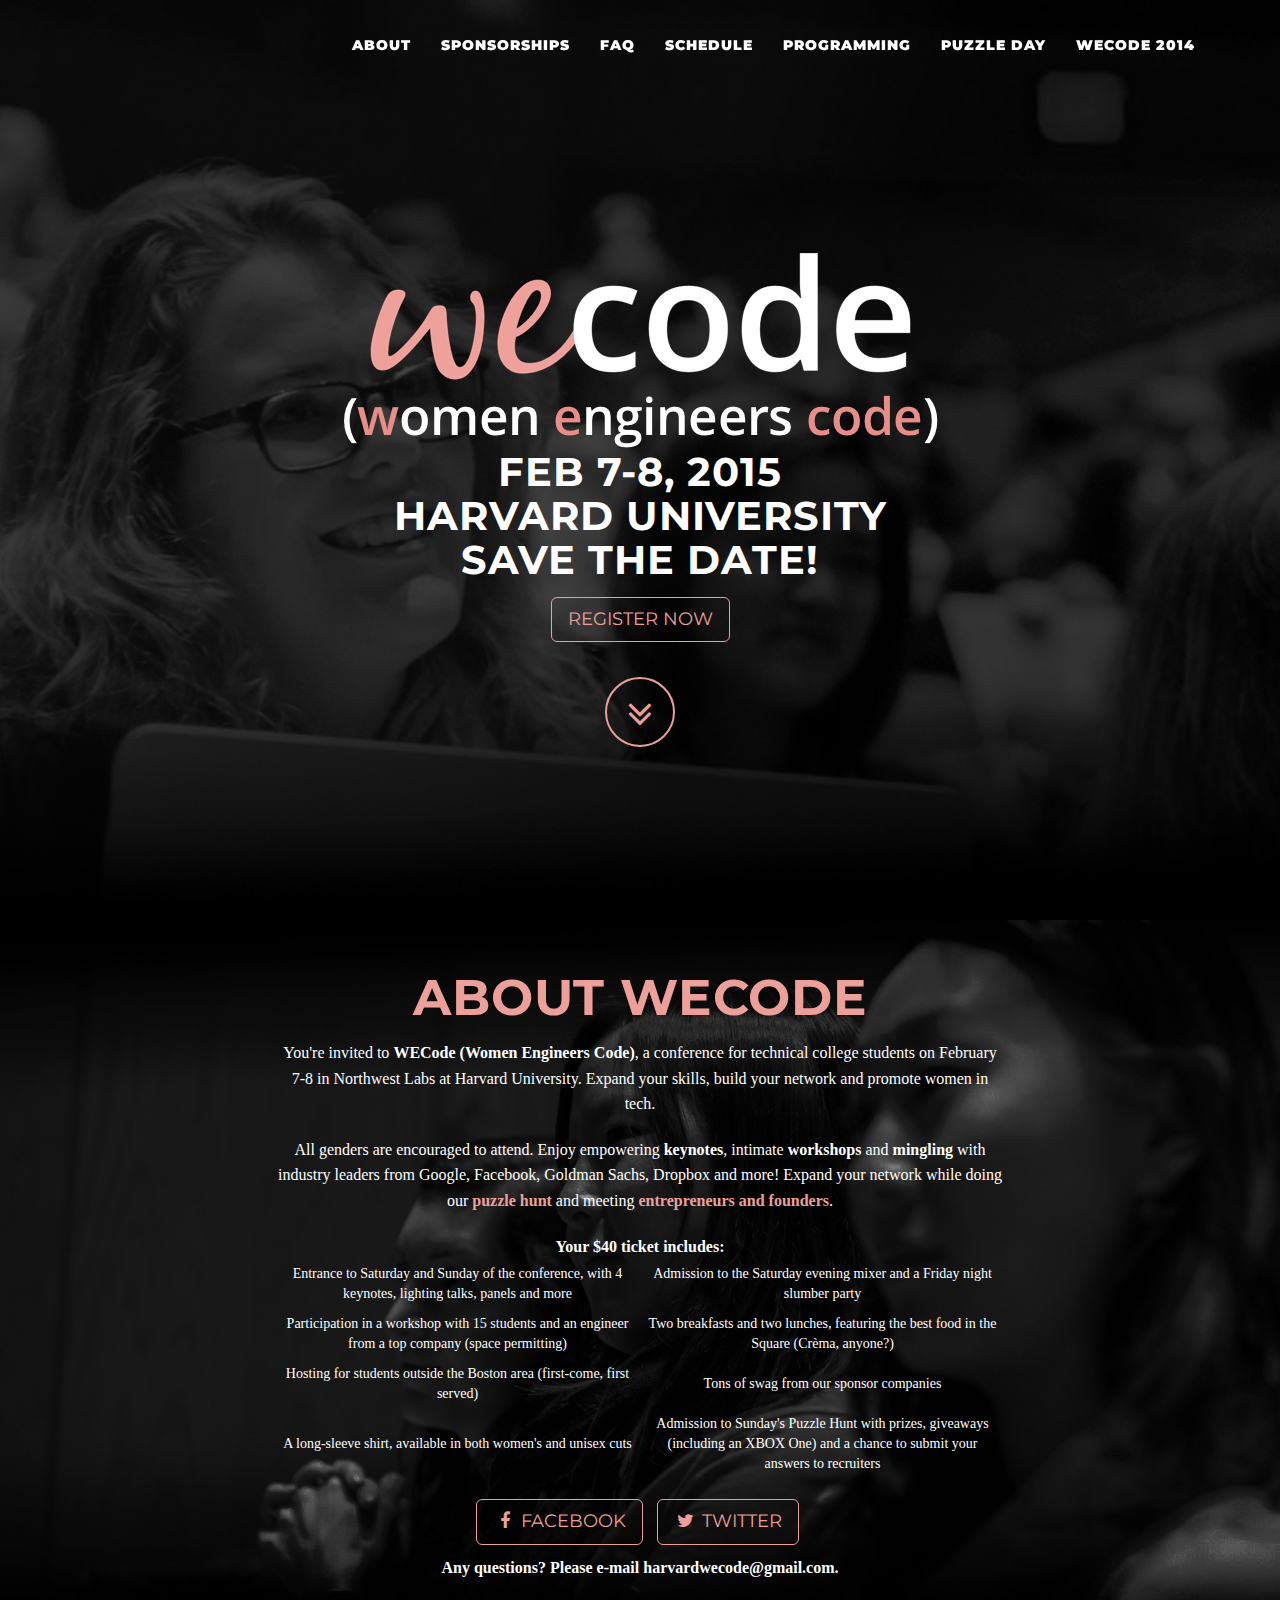
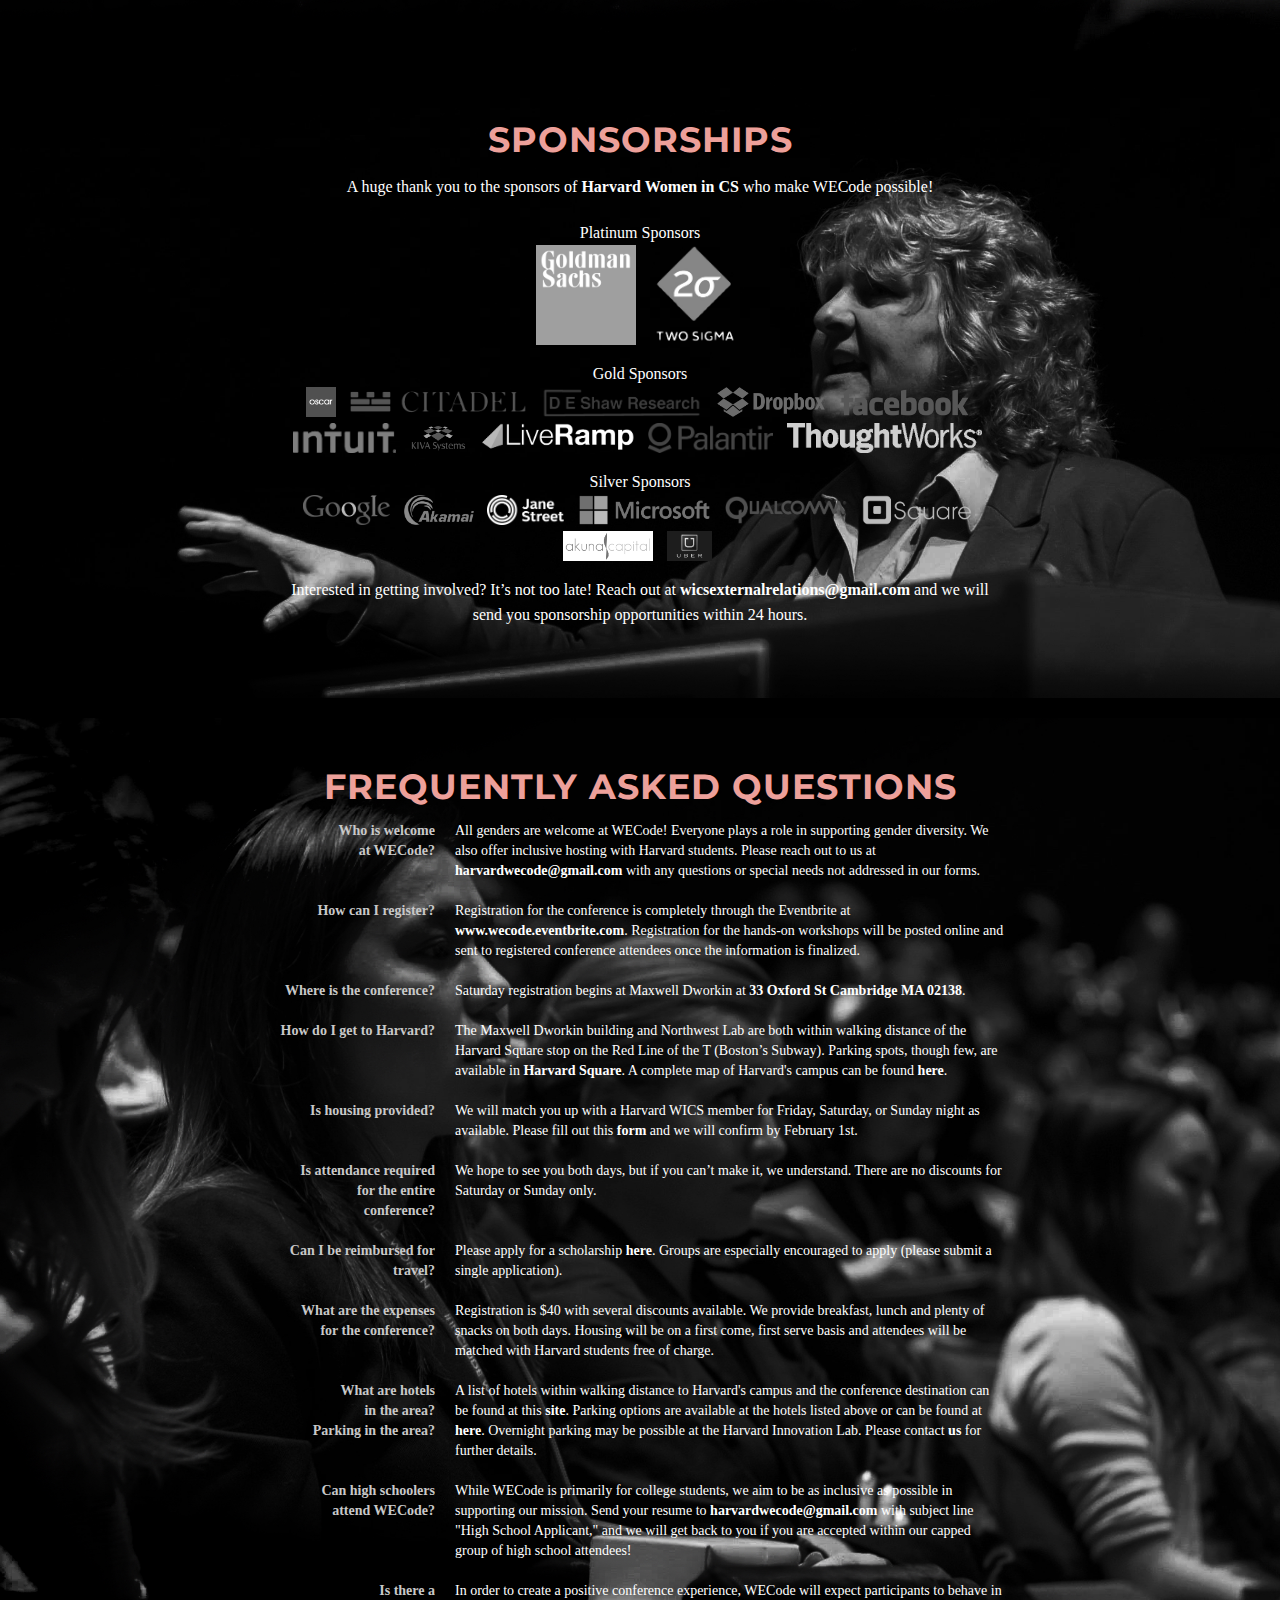
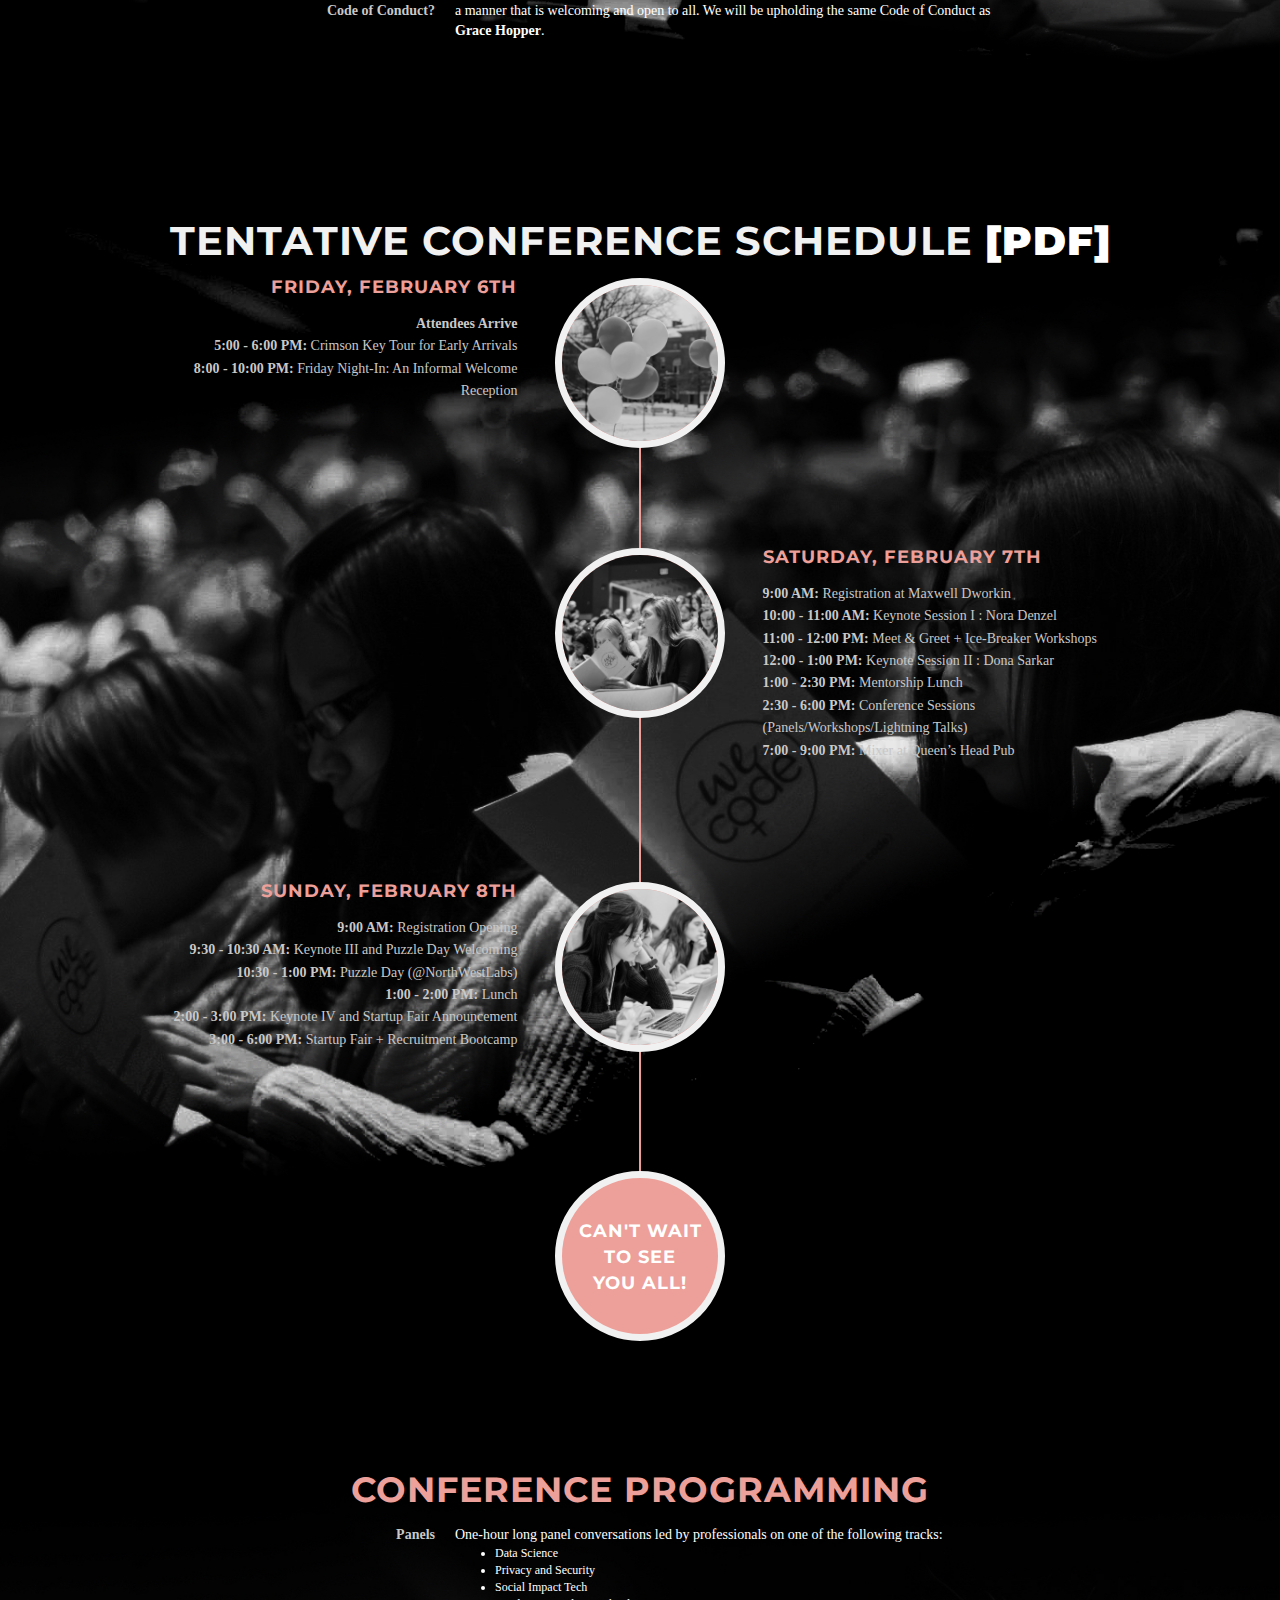
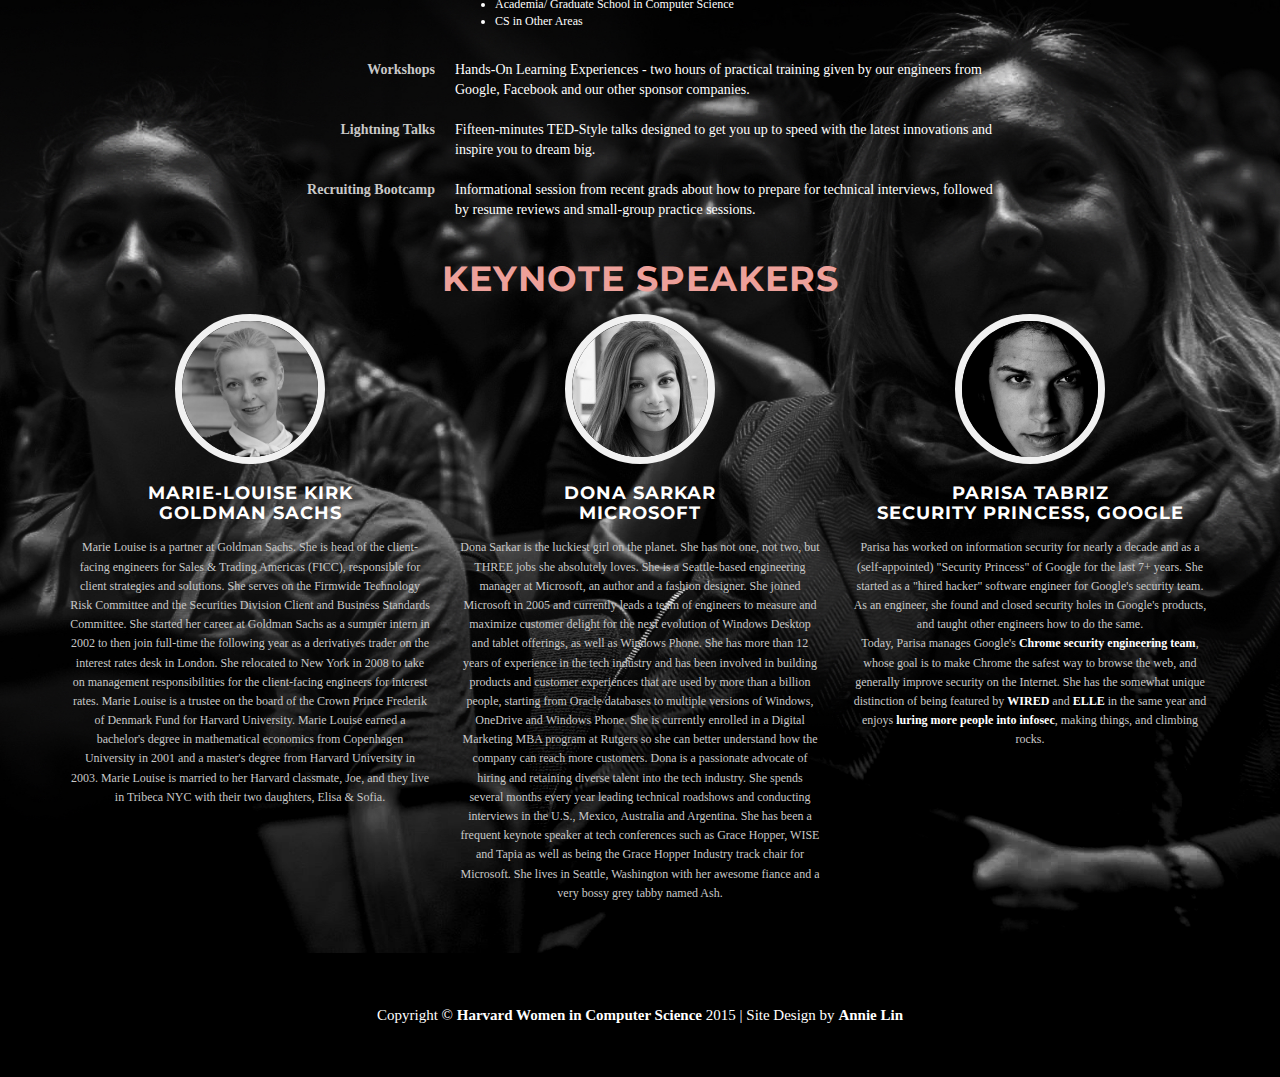
==== index.html @ efd698e1 "innovation" ====
<!DOCTYPE html>
<html lang="en">

<head>

    <meta charset="utf-8">
    <meta http-equiv="X-UA-Compatible" content="IE=edge">
    <meta name="viewport" content="width=device-width, initial-scale=1">
    <meta name="description" content="Official Website of Women Engineers Code Conference">
    <meta name="author" content="Harvard Women in CS">
    <meta name="robots" content="NOODP">
    <link rel="shortcut icon" href="/img/icon.png" type="image/x-icon" />
    <link rel="icon" href="/img/icon.png" type="image/x-icon" />

    <title>WECode</title>

    <!-- Bootstrap Core CSS -->
    <link href="css/bootstrap.min.css" rel="stylesheet">

    <!-- Custom CSS -->
    <link href="css/grayscale.css" rel="stylesheet">

    <!-- Custom Fonts -->
    <link href="font-awesome-4.2.0/css/font-awesome.min.css" rel="stylesheet" type="text/css">
    <link href="http://fonts.googleapis.com/css?family=Lora:400,700,400italic,700italic" rel="stylesheet" type="text/css">
    <link href="http://fonts.googleapis.com/css?family=Montserrat:400,700" rel="stylesheet" type="text/css">

    <!-- HTML5 Shim and Respond.js IE8 support of HTML5 elements and media queries -->
    <!-- WARNING: Respond.js doesn't work if you view the page via file:// -->
    <!--[if lt IE 9]>
        <script src="https://oss.maxcdn.com/libs/html5shiv/3.7.0/html5shiv.js"></script>
        <script src="https://oss.maxcdn.com/libs/respond.js/1.4.2/respond.min.js"></script>
    <![endif]-->

</head>

<body id="page-top" data-spy="scroll" data-target=".navbar-fixed-top">

    <!-- Navigation -->
    <nav class="navbar navbar-custom navbar-fixed-top" role="navigation">
        <div class="container">


            <!-- Collect the nav links, forms, and other content for toggling -->
            <div class="collapse navbar-collapse navbar-right navbar-main-collapse">
                <ul class="nav navbar-nav">
                    <!-- Hidden li included to remove active class from about link when scrolled up past about section -->
                    <li class="hidden">
                        <a href="#page-top"></a>
                    </li>
                    <li>
                        <a class="page-scroll" href="#about">About</a>

                    </li>
                    <li>
                        <a class="page-scroll" href="#sponsor">Sponsorships</a>
                    </li>
                    <li>
                        <a class="page-scroll" href="#faq">FAQ</a>
                    </li>
                    <li>
                        <a class="page-scroll" href="#schedule">Schedule</a>
                    </li>
                    <li>
                        <a class="page-scroll" href="#program">Programming</a>
                    </li>
                    <li>
                    <a class="page-scroll" target="_blank" href="http://www.wecodeharvard.com/puzzleday">Puzzle Day</a>
                    </li>
                    <li>
                    <a class="page-scroll" target="_blank" href="wics/wecode.html">WECode 2014</a>
                    </li>
                </ul>
            </div>
            <!-- /.navbar-collapse -->
        </div>
        <!-- /.container -->
    </nav>

    <!-- Intro Header -->
    <header class="intro">
        <div class="intro-body">
            <div class="container">
                <div class="row">
                    <div class="col-md-8 col-md-offset-2">
                        <img style = "padding-top: 100px; margin: 0 auto;" class="img-responsive" src= "/img/logo.png" alt="WECode Logo">
                        <h1 class="brand-heading" style="font-size: 40px;">Feb 7-8, 2015<br> 
                            Harvard University<br> Save the date!</h1>
                        <a href="http://www.eventbrite.com/e/women-engineers-code-wecode-conference-tickets-9049931589?utm_campaign=new_eventv2&utm_medium=email&utm_source=eb_email&utm_term=eventurl_text" target="_blank" class="btn btn-default btn-lg">REGISTER NOW</a> 
                        <br>
                        <br>
                        <a href="#about" class="btn btn-circle page-scroll">
                            <i class="fa fa-angle-double-down animated"></i>
                        </a>
                    </div>
                </div>
            </div>
        </div>
    </header>

    <!-- About Section -->
    <section id="about" class="content-section text-center">
        <div class="about-section">
            <div class="container">
                <div class="col-lg-8 col-lg-offset-2">
                    <h2 style = "color: #eda09a;font-size: 50px;">About WECode</h2>
                    <p>You're invited to <b>WECode (Women Engineers Code)</b>, a conference for technical college students on February 7-8 in Northwest Labs at Harvard University. Expand your skills, build your network and promote women in tech.</p>
                    <br>
                    <p>All genders are encouraged to attend. Enjoy empowering <b>keynotes</b>, intimate <b>workshops</b> and <b>mingling</b> with industry leaders from Google, Facebook, Goldman Sachs, Dropbox and more! Expand your network while doing our <b><a style="color:#eda09a;" href="http://www.wecodeharvard.com/puzzleday" target="_blank">puzzle hunt</a></b> and meeting <b><a style="color:#eda09a;" href="../img/innovation.pdf" target="_blank">entrepreneurs and founders</a></b>.</p>
                    <br>
                    <p><b>Your $40 ticket includes: </b></p>
                    <div class="table-responsive">
                        <table style="width:100%" align="center">
                          <tr>
                            <td style="width:50%">Entrance to Saturday and Sunday of the conference, with 4 keynotes, lighting talks, panels and more</td>
                            <td style="width:50%">Admission to the Saturday evening mixer and a Friday night slumber party</td> 
                          </tr>
                          <tr>
                            <td>Participation in a workshop with 15 students and an engineer from a top company (space permitting)</td>
                            <td>Two breakfasts and two lunches, featuring the best food in the Square (Crèma, anyone?)</td>
                          </tr>
                          <tr>
                            <td>Hosting for students outside the Boston area (first-come, first served)</td>
                            <td>Tons of swag from our sponsor companies</td> 
                          </tr>
                            <tr>
                            <td>A long-sleeve shirt, available in both women's and unisex cuts</td>
                            <td>
                            Admission to Sunday's Puzzle Hunt with prizes, giveaways (including an XBOX One) and a chance to submit your answers to recruiters</td>
                          </tr>
                        </table>
                    </div>
                    <br>
                    <ul class="list-inline banner-social-buttons">
                        <li>
                            <a href="https://www.facebook.com/harvardwecode" class="btn btn-default btn-lg" target="_blank"><i class="fa fa-facebook fa-fw"></i> <span class="network-name">Facebook</span></a>
                        </li>
                        <li>
                            <a href="https://www.twitter.com/WECodeHarvard" class="btn btn-default btn-lg" target="_blank"><i class="fa fa-twitter fa-fw"></i> <span class="network-name">Twitter</span></a>
                        </li>
                    </ul>
                    <p> <b>Any questions? Please e-mail <a href="mailto:harvardwecode@gmail.com">harvardwecode@gmail.com.</a></b></p>
                    <br>
                </div>
            </div>
        </div>
    </section>


    <!-- Sponsorship Section -->
    <section id="sponsor" class="content-section text-center">
        <div class="sponsor-section">
            <div class="container">
                <div class="col-lg-8 col-lg-offset-2">
                    <h2 style = "color: #eda09a;font-size: 35px;">Sponsorships</h2>
                    <p>A huge thank you to the sponsors of <a href="http://www.harvardwics.com/" target="_blank">Harvard Women in CS</a> who make WECode possible!</p>
                    <br>
                    <p>Platinum Sponsors</p>
                    <ul class="list-inline">
                        <li><img class="platsponsor img-responsive" src= "/img/sponsors/platinum/goldman.png" alt="Goldman Sachs"></li>
                        <li><img class="platsponsor img-responsive" src= "/img/sponsors/platinum/sigma.png" alt="Two Sigma"></li>
                    </ul>
                    <p>Gold Sponsors</p>
                    <ul class="list-inline">
                        <li><img class="sponsor img-responsive" src= "/img/sponsors/gold/oscar.png" alt="Oscar Health"></li>
                        <li><img class="sponsor img-responsive" src= "/img/sponsors/gold/citadel.png" alt="Citadel"></li>
                        <li><img class="sponsor img-responsive" src= "/img/sponsors/gold/deshaw.png" alt="D.E.Shaw"></li>
                        <li><img class="sponsor img-responsive" src= "/img/sponsors/gold/dropbox.png" alt="Dropbox"></li>
                        <li><img class="sponsor img-responsive" src= "/img/sponsors/gold/facebook.png" alt="Facebook"></li>
                        <li><img class="sponsor img-responsive" src= "/img/sponsors/gold/intuit.png" alt="Intuit"></li>
                        <li><img class="sponsor img-responsive" src= "/img/sponsors/gold/kiva.png" alt="KIVA Systems"></li>
                        <li><img class="sponsor img-responsive" src= "/img/sponsors/gold/liveramp.png" alt="Liveramp"></li>
                        <li><img class="sponsor img-responsive" src= "/img/sponsors/gold/palantir.png" alt="Palantir"></li>
                        <li><img class="sponsor img-responsive" src= "/img/sponsors/gold/thoughtworks.png" alt="ThoughtWorks"></li>
                    </ul>
                    <p>Silver Sponsors</p>
                    <ul class="list-inline">
                        <li><img class="sponsor img-responsive" src= "/img/sponsors/silver/google.png" alt="Google"></li>
                        <li><img class="sponsor img-responsive" src= "/img/sponsors/silver/akamai.png" alt="Akamai"></li>
                        <li><img class="sponsor img-responsive" src= "/img/sponsors/silver/janestreet.png" alt="Jane Street"></li>
                        <li><img class="sponsor img-responsive" src= "/img/sponsors/silver/microsoft.png" alt="Microsoft"></li>
                        <li><img class="sponsor img-responsive" src= "/img/sponsors/silver/qualcomm.png" alt="Qualcomm"></li>
                        <li><img class="sponsor img-responsive" src= "/img/sponsors/silver/square.png" alt="Square"></li>
                        <li><img class="sponsor img-responsive" src= "/img/sponsors/silver/akuna.png" alt="Akuna Capital"></li>
                        <li><img class="sponsor img-responsive" src= "/img/sponsors/silver/uber.png" alt="Uber"></li>
                    </ul>
                    <p>Interested in getting involved? It’s not too late! Reach out at <a href="mailto:wicsexternalrelations@gmail.com">wicsexternalrelations@gmail.com</a> and we will send you sponsorship opportunities within 24 hours. </p>
                    <br>
                </div>
            </div>
        </div>
    </section>

    <!-- FAQ Section -->
    <section id="faq" class="content-section text-center">
        <div class="faq-section">
            <div class="container">
                <div class="col-lg-8 col-lg-offset-2">
                    <h2 style = "color: #eda09a;font-size: 35px;">Frequently Asked Questions</h2>
                    <dl class="dl-horizontal">
                        <dt>Who is welcome <br>at WECode?</dt>
                        <dd>All genders are welcome at WECode! Everyone plays a role in supporting gender diversity. We also offer inclusive hosting with Harvard students. Please reach out to us at <a href="mailto:harvardwecode@gmail.com">harvardwecode@gmail.com</a> with any questions or special needs not addressed in our forms.</dd>
                        <br><dt>How can I register?</dt>
                        <dd>Registration for the conference is completely through the Eventbrite at 
                        <a href="www.wecode.eventbrite.com" target="_blank">www.wecode.eventbrite.com</a>. Registration for the hands-on workshops will be posted online and sent to registered conference attendees once the information is finalized.</dd>
                        <br><dt>Where is the conference?</dt>
                        <dd>Saturday registration begins at Maxwell Dworkin at <a href="https://www.google.com/maps/place/33+Oxford+St,+Harvard+University,+Cambridge,+MA+02138/@42.3787956,-71.1173546,17z/data=!4m7!1m4!3m3!1s0x89e377411efe059d:0x9adc69aff51b57fd!2s33+Oxford+St,+Harvard+University,+Cambridge,+MA+02138!3b1!3m1!1s0x89e377411efe059d:0x9adc69aff51b57fd" target="_blank">33 Oxford St Cambridge MA 02138</a>.</dd>
                        <br><dt>How do I get to Harvard?</dt>
                        <dd>The Maxwell Dworkin building and Northwest Lab are both within walking distance of the Harvard Square stop on the Red Line of the T (Boston’s Subway). Parking spots, though few, are available in <a href="http://www.harvardsquare.com/parking" target="_blank">Harvard Square</a>. A complete map of Harvard's campus can be found <a href="http://www.map.harvard.edu/" target="_blank">here</a>.</dd>
                        <br><dt>Is housing provided?</dt>
                        <dd>We will match you up with a Harvard WICS member for Friday, Saturday, or Sunday night as available. Please fill out this <a href="https://docs.google.com/forms/d/1YFhI_49xmFNwPfqWC11Lj7LYDoC12vDs6v6Ayz91DZ8/viewform" target="_blank">form</a> and we will confirm by February 1st. </dd>
                        <br><dt>Is attendance required <br>for the entire <br>conference?</dt>
                        <dd>We hope to see you both days, but if you can’t make it, we understand. There are no discounts for Saturday or Sunday only. </dd>
                        <br><dt>Can I be reimbursed for <br>travel?</dt>
                        <dd>Please apply for a scholarship <a href="https://docs.google.com/forms/d/1IBjWHPXTs5jFtYLknfGuKtmbY5XrPLsi9-ZabDeW2nk/viewform?usp=send_form" target="_blank">here</a>. Groups are especially encouraged to apply (please submit a single application).</dd>
                        <br><dt>What are the expenses <br>for the conference?</dt>
                        <dd>Registration is $40 with several discounts available. We provide breakfast, lunch and plenty of snacks on both days. Housing will be on a first come, first serve basis and attendees will be matched with Harvard students free of charge.</dd>
                        <br><dt>What are hotels<br> in the area? <br>Parking in the area?</dt>
                        <dd>A list of hotels within walking distance to Harvard's campus and the conference destination can be found at this <a href="http://www.gse.harvard.edu/about/campus/directions/accommodations.html" target="_blank">site</a>. Parking options are available at the hotels listed above or can be found at <a href="http://www.harvardsquare.com/maps.aspx" target="_blank">here</a>. Overnight parking may be possible at the Harvard Innovation Lab. Please contact <a href="mailto:harvardwecode@gmail.com">us</a> for further details. </dd>
                        <br><dt>Can high schoolers <br>attend WECode?</dt>
                        <dd>While WECode is primarily for college students, we aim to be as inclusive as possible in supporting our mission. Send your resume to <a href="mailto:harvardwecode@gmail.com">harvardwecode@gmail.com</a> with subject line "High School Applicant," and we will get back to you if you are accepted within our capped group of high school attendees!</dd>
                        <br><dt>Is there a<br> Code of Conduct?</dt>
                        <dd>In order to create a positive conference experience, WECode will expect participants to behave in a manner that is welcoming and open to all. We will be upholding the same Code of Conduct as <a href="http://gracehopper.org/code-of-conduct/" target="_blank">Grace Hopper</a>.</dd>


                    </dl>
                </div>
            </div>
        </div>
    </section>

    <!-- Schedule Section -->
    <section id="schedule" class="content-section text-center">
        <div class="schedule-section">
            <div class="container">
                <div class="row">
                    <div class="col-lg-12 text-center">
                        <h2 style = "color: #f1f1f1;font-size: 40px; padding-top: 1cm;">Tentative Conference Schedule
                            <a href="img/WECodeProgramFinal.pdf" target="_blank">[PDF]</a>
                        </h2>
                    </div>
                </div>
                <div class="row">
                    <div class="col-lg-12">
                        <ul class="timeline">
                            <li>
                                <div class="timeline-image">
                                    <img class="img-circle img-responsive" src="img/sched/1.jpg" alt="">
                                </div>
                                <div class="timeline-panel">
                                    <h4 style = "color: #eda09a;">Friday, February 6th</h4>
                                    <div class="timeline-body">
                                       <p style = "font-size: 14px;"class="text-muted">
                                            <b>Attendees Arrive</b><br>
                                            <b>5:00 - 6:00 PM:</b> Crimson Key Tour for Early Arrivals<br>
                                            <b>8:00 - 10:00 PM:</b> Friday Night-In: An Informal Welcome Reception<br>
                                        </p>
                                    </div>
                                </div>
                            </li>
                            <li class="timeline-inverted">
                                <div class="timeline-image">
                                    <img class="img-circle img-responsive" src="img/sched/2.jpg" alt="">
                                </div>
                                <div class="timeline-panel">
                                    <h4 style = "color: #eda09a;">Saturday, February 7th</h4>
                                    <div class="timeline-body">
                                       <p style = "font-size: 14px;"class="text-muted">
                                            <b>9:00 AM:</b> Registration at Maxwell Dworkin<br>
                                            <b>10:00 - 11:00 AM:</b> Keynote Session I : Nora Denzel<br>
                                            <b>11:00 - 12:00 PM:</b> Meet & Greet + Ice-Breaker Workshops<br>
                                            <b>12:00 - 1:00 PM:</b> Keynote Session II : Dona Sarkar<br>
                                            <b>1:00 - 2:30 PM:</b> Mentorship Lunch<br>
                                            <b>2:30 - 6:00 PM:</b> Conference Sessions (Panels/Workshops/Lightning Talks)<br>
                                            <b>7:00 - 9:00 PM:</b> Mixer at Queen’s Head Pub
                                        </p>
                                    </div>
                                </div>
                            </li>
                            <li>
                                <div class="timeline-image">
                                    <img class="img-circle img-responsive" src="img/sched/3.jpg" alt="">
                                </div>
                                <div class="timeline-panel">
                                 <h4 style = "color: #eda09a;">Sunday, February 8th</h4>
                                    <div class="timeline-body">
                                        <p style = "font-size: 14px;"class="text-muted">
                                            <b>9:00 AM:</b> Registration Opening<br>
                                            <b>9:30 - 10:30 AM:</b> Keynote III and Puzzle Day Welcoming<br>
                                            <b>10:30 - 1:00 PM:</b> Puzzle Day (@NorthWestLabs)<br>
                                            <b>1:00 - 2:00 PM:</b> Lunch<br>
                                            <b>2:00 - 3:00 PM:</b> Keynote IV and Startup Fair Announcement<br>
                                            <b>3:00 - 6:00 PM:</b> Startup Fair + Recruitment Bootcamp<br>
                                        </p>
                                    </div>
                                </div>
                            </li>
                            <li class="timeline-inverted">
                            <div class="timeline-image">
                                <h4>Can't Wait
                                    <br>To See
                                    <br>You All!</h4>
                            </div>
                        </li>
                        </ul>
                    </div>
                </div>
            </div>
        </div>
    </section>


    <!-- Programming Section -->
    <section id="program" class="content-section text-center">
        <div class="program-section">
            <div class="container">
                <div class="col-lg-8 col-lg-offset-2">
                    <h2 style = "color: #eda09a;font-size: 35px;">Conference Programming</h2>
                    <dl class="dl-horizontal">
                        <dt>Panels</dt>
                        <dd>One-hour long panel conversations led by professionals on one of the following tracks: 
                            <ul style = "font-size: 12px;">
                                <li>Data Science</li>
                                <li>Privacy and Security</li>
                                <li>Social Impact Tech</li>
                                <li>Academia/ Graduate School in Computer Science</li>
                                <li>CS in Other Areas</li>
                            </ul>
                        </dd>
                        <br><dt>Workshops</dt>
                        <dd>Hands-On Learning Experiences - two hours of practical training given by our engineers from Google, Facebook and our other sponsor companies.</dd>
                        <br><dt>Lightning Talks </dt>
                        <dd>Fifteen-minutes TED-Style talks designed to get you up to speed with the latest innovations and inspire you to dream big.</dd>
                        <br><dt>Recruiting Bootcamp</dt>
                        <dd>Informational session from recent grads about how to prepare for technical interviews, followed by resume reviews and small-group practice sessions.</dd>
                    </dl>
                </div>
            </div>
            <div class="container">
                <br>
                <h2 style = "color: #eda09a;font-size: 35px;">Keynote Speakers</h2>
                <div class="row text-center">
                    <div class="col-md-4">
                        <a href="http://www.linkedin.com/pub/marie-louise-kirk/2/142/752" target="_blank"><img class="img-circle img-responsive keynote" src="img/keynotes/marie.png" alt=""></a>
                        <br>
                        <h4 class="service-heading">Marie-Louise Kirk<br>Goldman Sachs</h4>
                        <p class="text-muted" style = "font-size: 12px;">Marie Louise is a partner at Goldman Sachs. She is head of the client-facing engineers for Sales & Trading Americas (FICC), responsible for client strategies and solutions. She serves on the Firmwide Technology Risk Committee and the Securities Division Client and Business Standards Committee. She started her career at Goldman Sachs as a summer intern in 2002 to then join full-time the following year as a derivatives trader on the interest rates desk in London. She relocated to New York in 2008 to take on management responsibilities for the client-facing engineers for interest rates. Marie Louise is a trustee on the board of the Crown Prince Frederik of Denmark Fund for Harvard University. Marie Louise earned a bachelor's degree in mathematical economics from Copenhagen University in 2001 and a master's degree from Harvard University in 2003. Marie Louise is married to her Harvard classmate, Joe, and they live in Tribeca NYC with their two daughters, Elisa & Sofia.</p>
                    </div>
                    <div class="col-md-4">
                        <a href="http://twitter.com/donasarkar" target="_blank"><img class="img-circle img-responsive keynote" src="img/keynotes/dona.png" alt=""></a>
                        <br>
                        <h4 class="service-heading">Dona Sarkar<br>Microsoft</h4>
                        <p class="text-muted" style = "font-size: 12px;">Dona Sarkar is the luckiest girl on the planet. She has not one, not two, but THREE jobs she absolutely loves. She is a  Seattle-based engineering manager at Microsoft, an author and a fashion designer. She joined Microsoft in 2005 and currently leads a team of engineers to measure and maximize customer delight for the next evolution of Windows Desktop and tablet offerings, as well as Windows Phone. She has more than 12 years of experience in the tech industry and has been involved in building products and customer experiences that are used by more than a billion people, starting from Oracle databases to multiple versions of Windows, OneDrive and Windows Phone. She is currently enrolled in a Digital Marketing MBA program at Rutgers so she can better understand how the company can reach more customers. Dona is a passionate advocate of hiring and retaining diverse talent into the tech industry. She spends several months every year leading technical roadshows and conducting interviews in the U.S., Mexico, Australia and Argentina. She has been a frequent keynote speaker at tech conferences such as Grace Hopper, WISE and Tapia as well as being the Grace Hopper Industry track chair for Microsoft. She lives in Seattle, Washington with her awesome fiance and a very bossy grey tabby named Ash.</p>
                    </div>
                    <div class="col-md-4">
                        <a href="http://twitter.com/laparisa" target="_blank"><img class="img-circle img-responsive keynote" src="img/keynotes/parisa.png" alt=""></a>
                        <br> 
                        <h4 class="service-heading">Parisa Tabriz<br>Security Princess, Google</h4>
                        <p class="text-muted" style = "font-size: 12px;">Parisa has worked on information security for nearly a decade and as a (self-appointed) "Security Princess" of Google for the last 7+ years. She started as a "hired hacker" software engineer for Google's security team. As an engineer, she found and closed security holes in Google's products, and taught other engineers how to do the same.<br>Today, Parisa manages Google's <a href="http://dev.chromium.org/Home/chromium-security" target="_blank">Chrome security engineering team</a>, whose goal is to make Chrome the safest way to browse the web, and generally improve security on the Internet. She has the somewhat unique distinction of being featured by <a href="http://www.wired.com/2014/08/with-any-luck-this-googler-will-turn-more-girls-into-hackers/" target="_blank">WIRED</a> and <a href="http://www.elle.com/culture/tech/advertorial/a14652/google-parisa-tabriz-profile/" target="_blank">ELLE</a> in the same year and enjoys <a href="https://sites.google.com/site/infosecrocks/" target="_blank">luring more people into infosec</a>, making things, and climbing rocks.</p>
                    </div>
                </div>
            </div>
        </div>
    </section>



    <!-- Footer -->
    <footer>
        <div class="container text-center">
            <p style="font-size: 15px;">Copyright &copy; <a href="http://www.harvardwics.com/" target="_blank">Harvard Women in Computer Science</a> 2015 | Site Design by <a href="http://www.anniel.in" target="_blank">Annie Lin</a></p>
        </div>
    </footer>

    <!-- jQuery -->
    <script src="js/jquery.js"></script>

    <!-- Bootstrap Core JavaScript -->
    <script src="js/bootstrap.min.js"></script>

    <!-- Plugin JavaScript -->
    <script src="js/jquery.easing.min.js"></script>

    <!-- Custom Theme JavaScript -->
    <script src="js/grayscale.js"></script>

</body>

</html>
---- css/grayscale.css ----
/*!
 * Start Bootstrap - Grayscale Bootstrap Theme (http://startbootstrap.com)
 * Code licensed under the Apache License v2.0.
 * For details, see http://www.apache.org/licenses/LICENSE-2.0.
 */

body {
    width: 100%;
    height: 100%;
    font-family: "Lato";
    color: #fff;
    background-color: #000;
}

html {
    width: 100%;
    height: 100%;
}


td {
    padding: 5px;
}

h1,
h2,
h3,
h4,
h5,
h6 {
    margin: 0 0 15px;
    text-transform: uppercase;
    font-family: Montserrat,"Helvetica Neue",Helvetica,Arial,sans-serif;
    font-weight: 700;
    letter-spacing: 1px;
}

p {
    margin: 0 0 5px;
    font-size: 12px;
    line-height: 1.5;
}

@media(min-width:767px) {
    p {
        margin: 0 0 0px;
        font-size: 16px;
        line-height: 1.6;
    }
}

a {
    color: #fff;
    font-weight: 900;
    -webkit-transition: all .2s ease-in-out;
    -moz-transition: all .2s ease-in-out;
    transition: all .2s ease-in-out;
}

a:hover,
a:focus {
    text-decoration: none;
    color: #eda09a;
}

dt{
    color: #C8C8C8;
    text-align: right;
}

dd{
    text-align: left;
}

.light {
    font-weight: 400;
}

.navbar-custom {
    margin-bottom: 0;
    border-bottom: 1px solid rgba(255,255,255,.3);
    text-transform: uppercase;
    font-family: Montserrat,"Helvetica Neue",Helvetica,Arial,sans-serif;
    background-color: #000;
}

.navbar-custom .navbar-brand {
    font-weight: 700;
}

.navbar-custom .navbar-brand:focus {
    outline: 0;
}

.navbar-custom .navbar-brand .navbar-toggle {
    padding: 4px 6px;
    font-size: 16px;
    color: #fff;
}

.navbar-custom .navbar-brand .navbar-toggle:focus,
.navbar-custom .navbar-brand .navbar-toggle:active {
    outline: 0;
}

.navbar-custom a {
    color: #fff;
}

.navbar-custom .nav li.active {
    outline: nonte;
    background-color: rgba(255,255,255,.3);
}

.navbar-custom .nav li a {
    -webkit-transition: background .3s ease-in-out;
    -moz-transition: background .3s ease-in-out;
    transition: background .3s ease-in-out;
}

.navbar-custom .nav li a:hover,
.navbar-custom .nav li a:focus,
.navbar-custom .nav li a.active {
    outline: 0;
    background-color: rgba(255,255,255,.3);
}

@media(min-width:767px) {
    .navbar {
        padding: 20px 0;
        border-bottom: 0;
        letter-spacing: 1px;
        background: 0 0;
        -webkit-transition: background .5s ease-in-out,padding .5s ease-in-out;
        -moz-transition: background .5s ease-in-out,padding .5s ease-in-out;
        transition: background .5s ease-in-out,padding .5s ease-in-out;
    }

    .top-nav-collapse {
        padding: 0;
        background-color: #000;
    }

    .navbar-custom.top-nav-collapse {
        border-bottom: 1px solid rgba(255,255,255,.3);
    }
}

.intro {
    display: table;
    width: 100%;
    height: auto;
    padding: 100px 0;
    text-align: center;
    color: #fff;
    background: url(../img/intro-bg.jpg) no-repeat bottom center scroll;
    background-color: #000;
    -webkit-background-size: cover;
    -moz-background-size: cover;
    background-size: cover;
    -o-background-size: cover;
}

.intro .intro-body {
    display: table-cell;
    vertical-align: middle;
}

.intro .intro-body .brand-heading {
    font-size: 40px;
}

.intro .intro-body .intro-text {
    font-size: 18px;
}

@media(min-width:767px) {
    .intro {
        height: 100%;
        padding: 0;
    }

    .intro .intro-body .brand-heading {
        font-size: 100px;
    }

    .intro .intro-body .intro-text {
        font-size: 25px;
    }
}

.btn-circle {
    width: 70px;
    height: 70px;
    margin-top: 15px;
    padding: 7px 16px;
    border: 2px solid #eda09a;
    border-radius: 35px;
    font-size: 40px;
    color: #eda09a;
    background: 0 0;
    -webkit-transition: background .3s ease-in-out;
    -moz-transition: background .3s ease-in-out;
    transition: background .3s ease-in-out;
}

.btn-circle:hover,
.btn-circle:focus {
    outline: 0;
    color: #eda09a;
    background: rgba(255,255,255,.1);
}

.btn-circle i.animated {
    -webkit-transition-property: -webkit-transform;
    -webkit-transition-duration: 1s;
    -moz-transition-property: -moz-transform;
    -moz-transition-duration: 1s;
}

.btn-circle:hover i.animated {
    -webkit-animation-name: pulse;
    -moz-animation-name: pulse;
    -webkit-animation-duration: 1.5s;
    -moz-animation-duration: 1.5s;
    -webkit-animation-iteration-count: infinite;
    -moz-animation-iteration-count: infinite;
    -webkit-animation-timing-function: linear;
    -moz-animation-timing-function: linear;
}

@-webkit-keyframes pulse {    
    0 {
        -webkit-transform: scale(1);
        transform: scale(1);
    }

    50% {
        -webkit-transform: scale(1.2);
        transform: scale(1.2);
    }

    100% {
        -webkit-transform: scale(1);
        transform: scale(1);
    }
}

@-moz-keyframes pulse {    
    0 {
        -moz-transform: scale(1);
        transform: scale(1);
    }

    50% {
        -moz-transform: scale(1.2);
        transform: scale(1.2);
    }

    100% {
        -moz-transform: scale(1);
        transform: scale(1);
    }
}

.content-section {
    padding-top: 100px;
}

.about-section {
    width: 100%;
    padding: 50px 0;
    color: #fff;
    background: url(../img/about.jpg) no-repeat center center scroll;
    background-color: #000;
    -webkit-background-size: cover;
    -moz-background-size: cover;
    background-size: cover;
    -o-background-size: cover;
}

.involve-section {
    width: 100%;
    padding: 50px 0;
    color: #fff;
    background: url(../img/involve.jpg) no-repeat center center scroll;
    background-color: #000;
    -webkit-background-size: cover;
    -moz-background-size: cover;
    background-size: cover;
    -o-background-size: cover;
}

.sponsor-section {
    width: 100%;
    padding: 50px 0;
    color: #fff;
    background: url(../img/sponsor.jpg) no-repeat center center scroll;
    background-color: #000;
    -webkit-background-size: cover;
    -moz-background-size: cover;
    background-size: cover;
    -o-background-size: cover;
}

.sponsor {
height: 30px;
-webkit-transition: all .2s ease-in-out;
-moz-transition: all .2s ease-in-out;
-webkit-filter: grayscale(100%);
}

.sponsor:hover {
-webkit-filter: grayscale(0%);
}

.platsponsor {
height: 100px;
-webkit-transition: all .2s ease-in-out;
-moz-transition: all .2s ease-in-out;
-webkit-filter: grayscale(100%);
}

.platsponsor:hover {
-webkit-filter: grayscale(0%);
}

.faq-section {
    width: 100%;
    padding: 50px 0;
    color: #fff;
    background: url(../img/faq.jpg) no-repeat center center scroll;
    background-color: #000;
    -webkit-background-size: cover;
    -moz-background-size: cover;
    background-size: cover;
    -o-background-size: cover;
}

.schedule-section {
    width: 100%;
    padding: 50px 0;
    color: #fff; 
    background: url(../img/schedule.jpg) no-repeat center center scroll;
    background-color: #000;
    -webkit-background-size: cover;
    -moz-background-size: cover;
    background-size: cover;
    -o-background-size: cover;
}

.program-section {
    width: 100%;
    padding: 50px 0;
    color: #fff;
    background: url(../img/program.jpg) no-repeat center center scroll;
    background-color: #000;
    -webkit-background-size: cover;
    -moz-background-size: cover;
    background-size: cover;
    -o-background-size: cover;
}

#map {
    width: 100%;
    height: 200px;
    margin-top: 100px;
}

@media(min-width:767px) {
    .content-section {
        padding-top: 20px;
    }

    .download-section {
        padding: 100px 0;
    }

    #map {
        height: 400px;
        margin-top: 250px;
    }
}

.btn {
    text-transform: uppercase;
    font-family: Montserrat,"Helvetica Neue",Helvetica,Arial,sans-serif;
    font-weight: 400;
    -webkit-transition: all .3s ease-in-out;
    -moz-transition: all .3s ease-in-out;
    transition: all .3s ease-in-out;
}

.btn-default {
    border: 1px solid #eda09a;
    color: #eda09a;
    background-color: transparent;
}

.btn-default:hover,
.btn-default:focus {
    border: 1px solid #eda09a;
    outline: 0;
    color: #000;
    background-color: #eda09a;
}

ul.banner-social-buttons {
    margin-top: 0;
}

@media(max-width:1199px) {
    ul.banner-social-buttons {
        margin-top: 15px;
    }
}

@media(max-width:767px) {
    ul.banner-social-buttons li {
        display: block;
        margin-bottom: 20px;
        padding: 0;
    }

    ul.banner-social-buttons li:last-child {
        margin-bottom: 0;
    }
}

footer {
    padding: 50px 0;
}

footer p {
    margin: 0;
}

::-moz-selection {
    text-shadow: none;
    background: #fcfcfc;
    background: rgba(255,255,255,.2);
}

::selection {
    text-shadow: none;
    background: #fcfcfc;
    background: rgba(255,255,255,.2);
}

img::selection {
    background: 0 0;
}

img::-moz-selection {
    background: 0 0;
}

body {
    webkit-tap-highlight-color: rgba(255,255,255,.2);
}


.timeline {
    position: relative;
    padding: 0;
    list-style: none;
}

.timeline:before {
    content: "";
    position: absolute;
    top: 0;
    bottom: 0;
    left: 40px;
    width: 2px;
    margin-left: -1.5px;
    background-color: #eda09a;;
}

.timeline>li {
    position: relative;
    margin-bottom: 50px;
    min-height: 50px;
}

.timeline>li:before,
.timeline>li:after {
    content: " ";
    display: table;
}

.timeline>li:after {
    clear: both;
}

.timeline>li .timeline-panel {
    float: right;
    position: relative;
    width: 100%;
    padding: 0 20px 0 100px;
    text-align: left;
}

.timeline>li .timeline-panel:before {
    right: auto;
    left: -15px;
    border-right-width: 15px;
    border-left-width: 0;
}

.timeline>li .timeline-panel:after {
    right: auto;
    left: -14px;
    border-right-width: 14px;
    border-left-width: 0;
}

.timeline>li .timeline-image {
    z-index: 100;
    position: absolute;
    left: 0;
    width: 80px;
    height: 80px;
    margin-left: 0;
    border: 7px solid #f1f1f1;;
    border-radius: 100%;
    text-align: center;
    color: #fff;
    background-color: #eda09a;;
}

.timeline>li .timeline-image h4 {
    margin-top: 12px;
    font-size: 10px;
    line-height: 14px;
}

.timeline>li.timeline-inverted>.timeline-panel {
    float: right;
    padding: 0 20px 0 100px;
    text-align: left;
}

.timeline>li.timeline-inverted>.timeline-panel:before {
    right: auto;
    left: -15px;
    border-right-width: 15px;
    border-left-width: 0;
}

.timeline>li.timeline-inverted>.timeline-panel:after {
    right: auto;
    left: -14px;
    border-right-width: 14px;
    border-left-width: 0;
}

.timeline>li:last-child {
    margin-bottom: 0;
}

.timeline .timeline-heading h4 {
    margin-top: 0;
    color: inherit;
}

.timeline .timeline-heading h4.subheading {
    text-transform: none;
}

.timeline .timeline-body>p,
.timeline .timeline-body>ul {
    margin-bottom: 0;
}

@media(min-width:768px) {
    .timeline:before {
        left: 50%;
    }

    .timeline>li {
        margin-bottom: 100px;
        min-height: 100px;
    }

    .timeline>li .timeline-panel {
        float: left;
        width: 41%;
        padding: 0 20px 20px 30px;
        text-align: right;
    }

    .timeline>li .timeline-image {
        left: 50%;
        width: 100px;
        height: 100px;
        margin-left: -50px;
    }

    .timeline>li .timeline-image h4 {
        margin-top: 16px;
        font-size: 13px;
        line-height: 18px;
    }

    .timeline>li.timeline-inverted>.timeline-panel {
        float: right;
        padding: 0 30px 20px 20px;
        text-align: left;
    }
}

@media(min-width:992px) {
    .timeline>li {
        min-height: 150px;
    }

    .timeline>li .timeline-panel {
        padding: 0 20px 20px;
    }

    .timeline>li .timeline-image {
        width: 150px;
        height: 150px;
        margin-left: -75px;
    }

    .timeline>li .timeline-image h4 {
        margin-top: 30px;
        font-size: 18px;
        line-height: 26px;
    }

    .timeline>li.timeline-inverted>.timeline-panel {
        padding: 0 20px 20px;
    }
}

@media(min-width:1200px) {
    .timeline>li {
        min-height: 170px;
    }

    .timeline>li .timeline-panel {
        padding: 0 20px 20px 100px;
    }

    .timeline>li .timeline-image {
        width: 170px;
        height: 170px;
        margin-left: -85px;
    }

    .timeline>li .timeline-image h4 {
        margin-top: 40px;
    }

    .timeline>li.timeline-inverted>.timeline-panel {
        padding: 0 100px 20px 20px;
    }
}

.text-muted {
    color: #C8C8C8;
}

.keynote{
    display: block;
    margin-left: auto;
    margin-right: auto;
    width: 150px;
    height: 150px;
    border: 7px solid #f1f1f1;;
    border-radius: 100%;
    -webkit-filter: grayscale(100%);
}
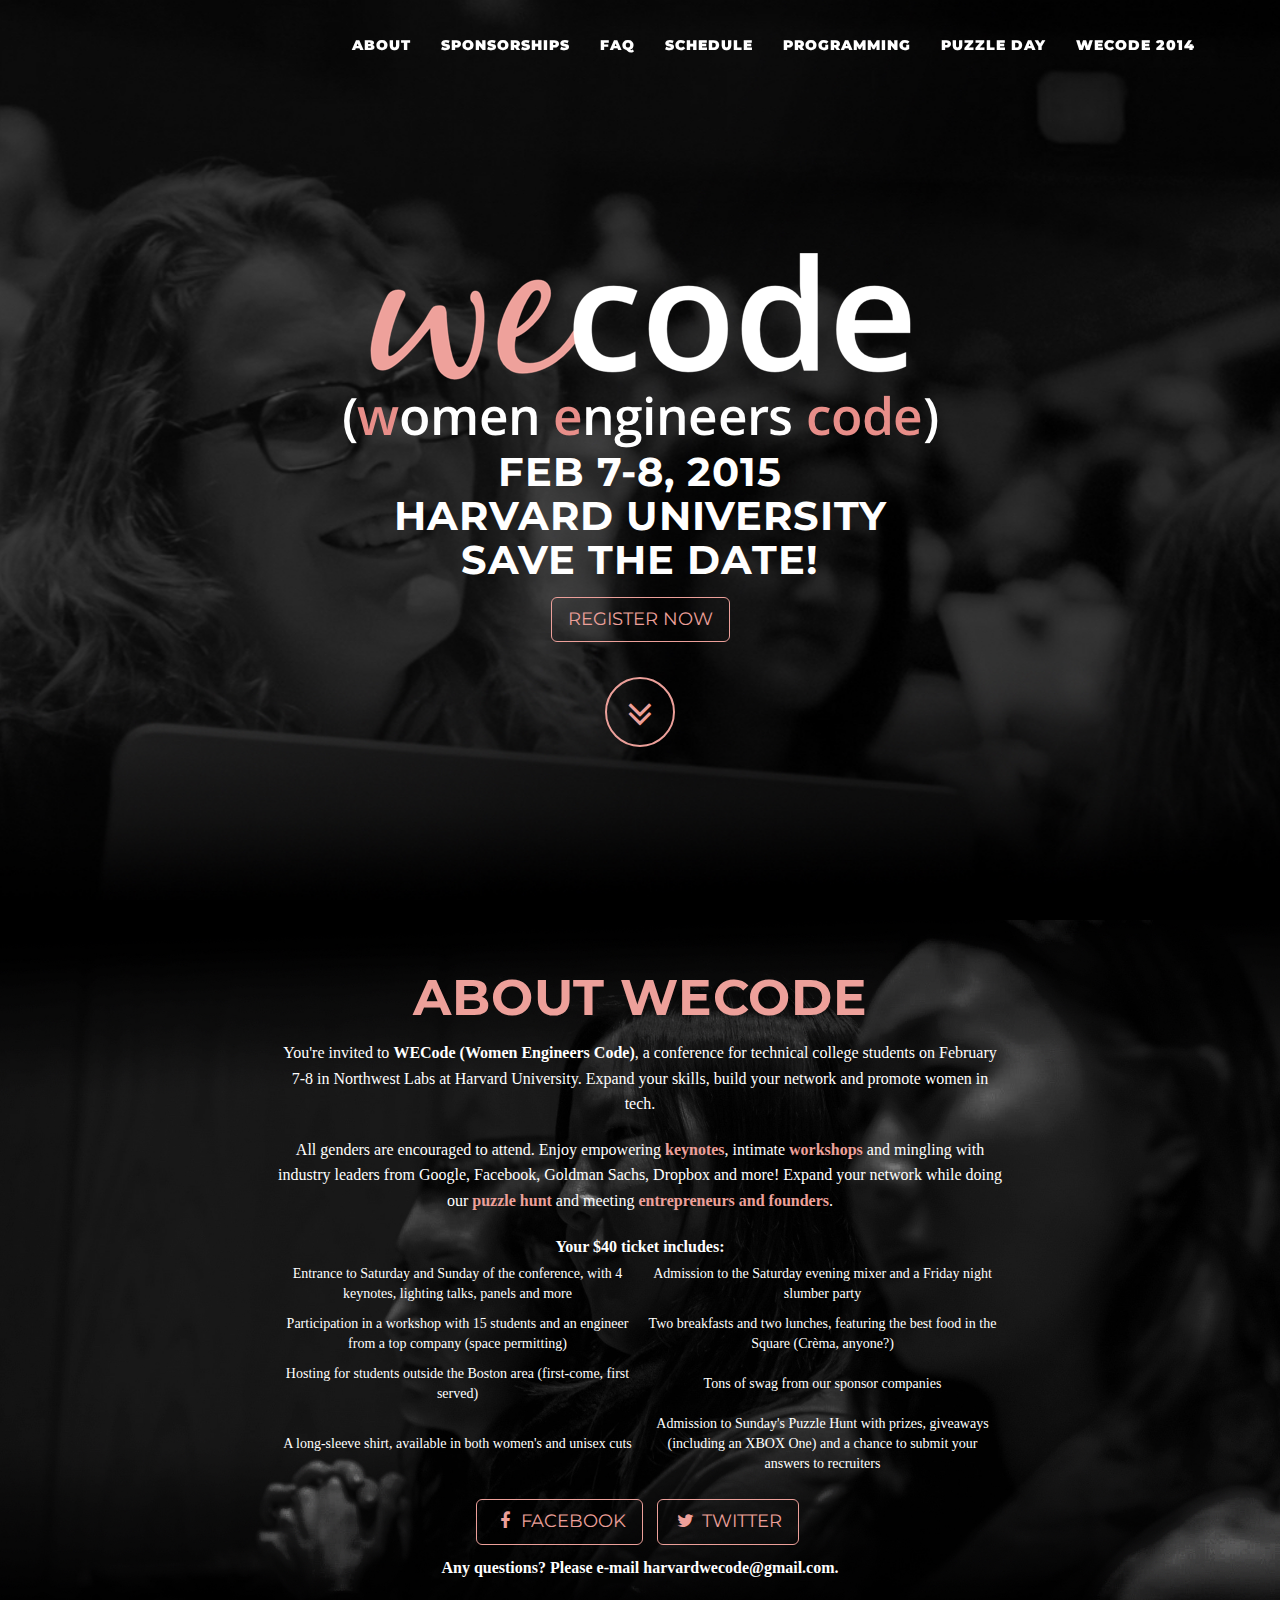
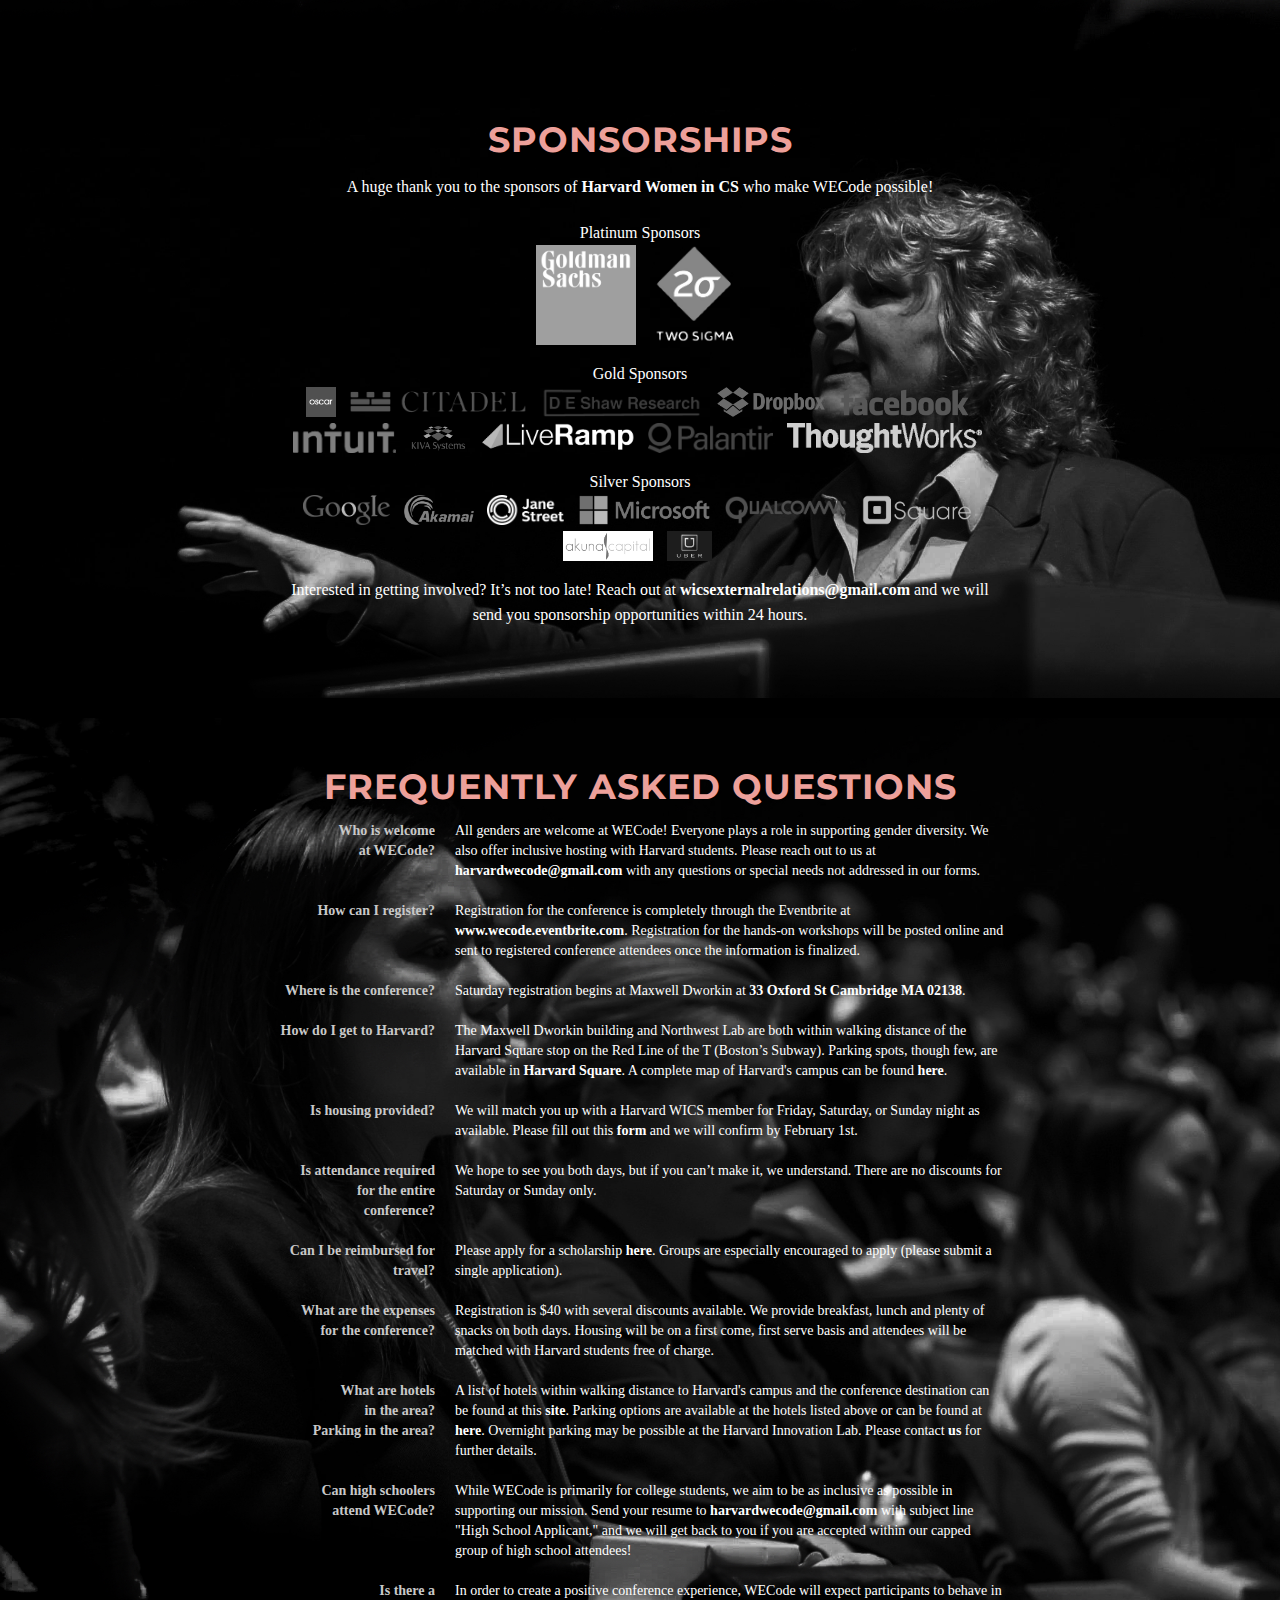
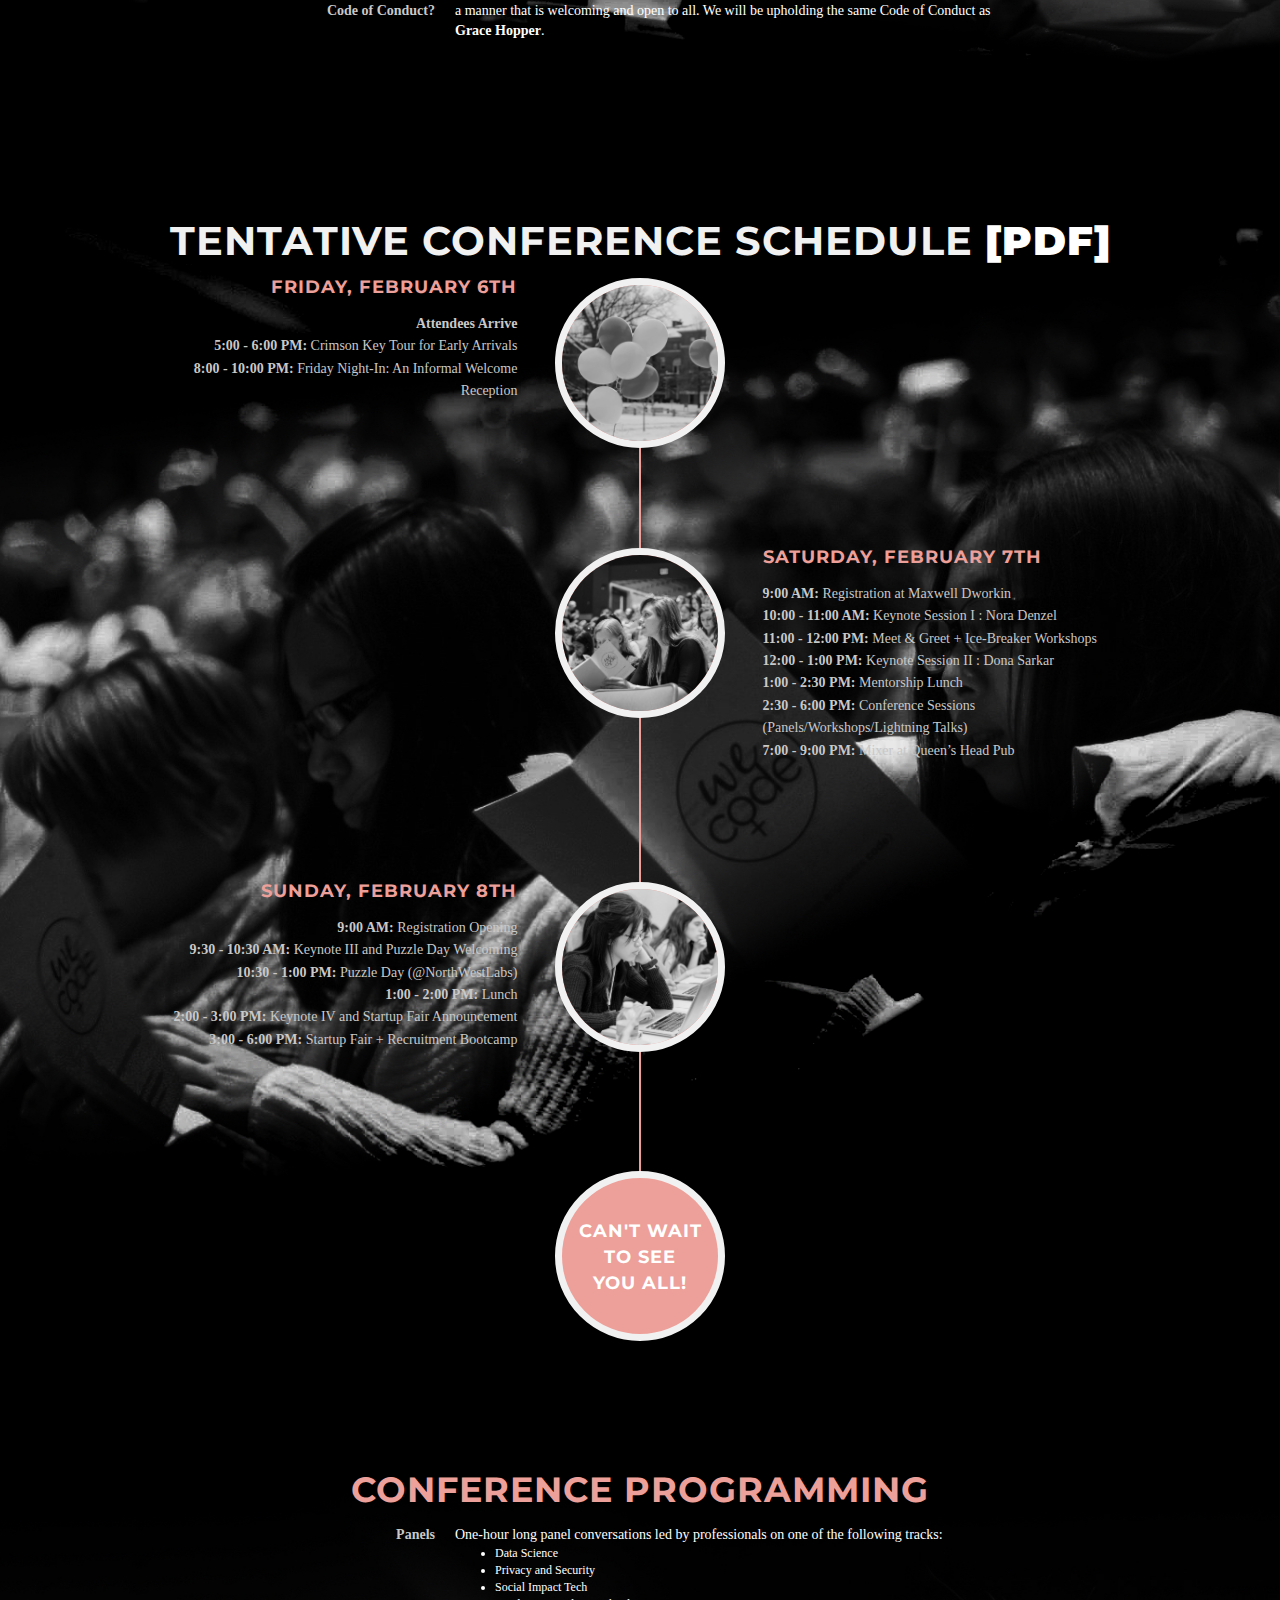
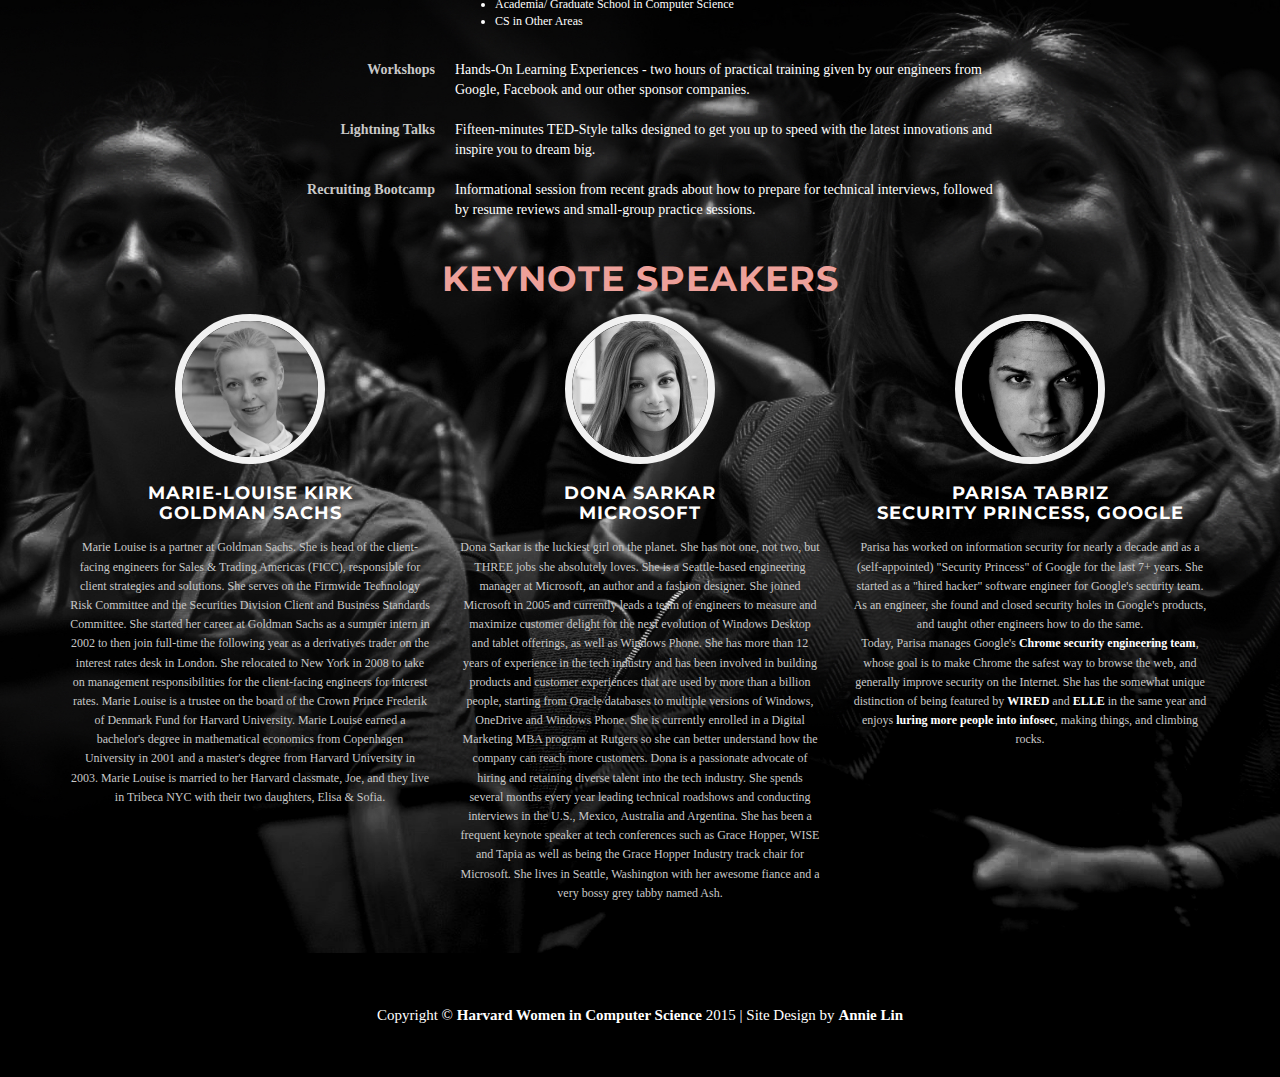
==== commit 26d396b7: "workshops" ====
--- a/index.html
+++ b/index.html
@@ -106,7 +106,9 @@
                     <h2 style = "color: #eda09a;font-size: 50px;">About WECode</h2>
                     <p>You're invited to <b>WECode (Women Engineers Code)</b>, a conference for technical college students on February 7-8 in Northwest Labs at Harvard University. Expand your skills, build your network and promote women in tech.</p>
                     <br>
-                    <p>All genders are encouraged to attend. Enjoy empowering <b>keynotes</b>, intimate <b>workshops</b> and <b>mingling</b> with industry leaders from Google, Facebook, Goldman Sachs, Dropbox and more! Expand your network while doing our <b><a style="color:#eda09a;" href="http://www.wecodeharvard.com/puzzleday" target="_blank">puzzle hunt</a></b> and meeting <b><a style="color:#eda09a;" href="../img/innovation.pdf" target="_blank">entrepreneurs and founders</a></b>.</p>
+                    <p>All genders are encouraged to attend. Enjoy empowering <b><a style="color:#eda09a;" href="http://www.wecodeharvard.com/#program" target="_blank">keynotes</a></b>, intimate <b><a style="color:#eda09a;" href="../img/workshops.pdf" target="_blank">workshops</a></b> and mingling with industry leaders from Google, Facebook, Goldman Sachs, Dropbox and more! Expand your network while doing our <b><a style="color:#eda09a;" href="http://www.wecodeharvard.com/puzzleday" target="_blank">puzzle hunt</a></b> and meeting <b><a style="color:#eda09a;" href="../img/innovation.pdf" target="_blank">entrepreneurs and founders</a></b>.</p>
+
+
                     <br>
                     <p><b>Your $40 ticket includes: </b></p>
                     <div class="table-responsive">
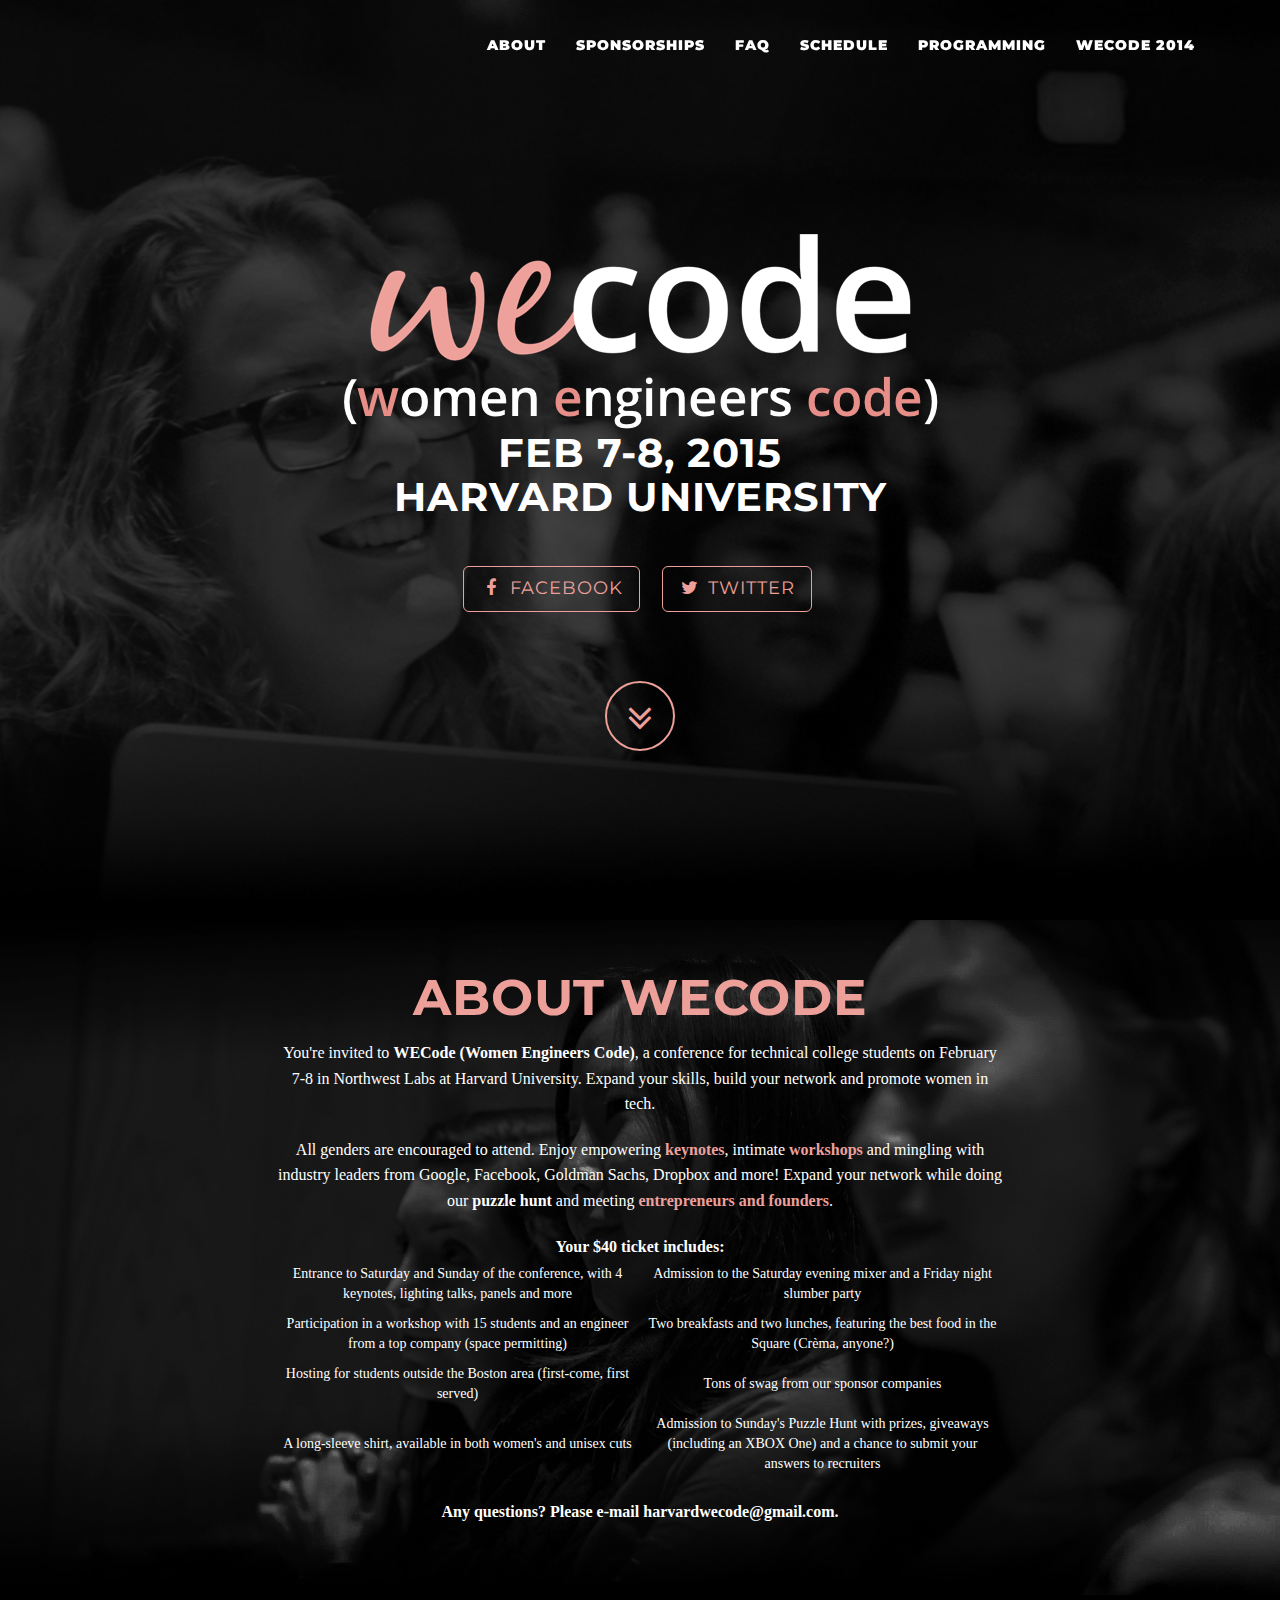
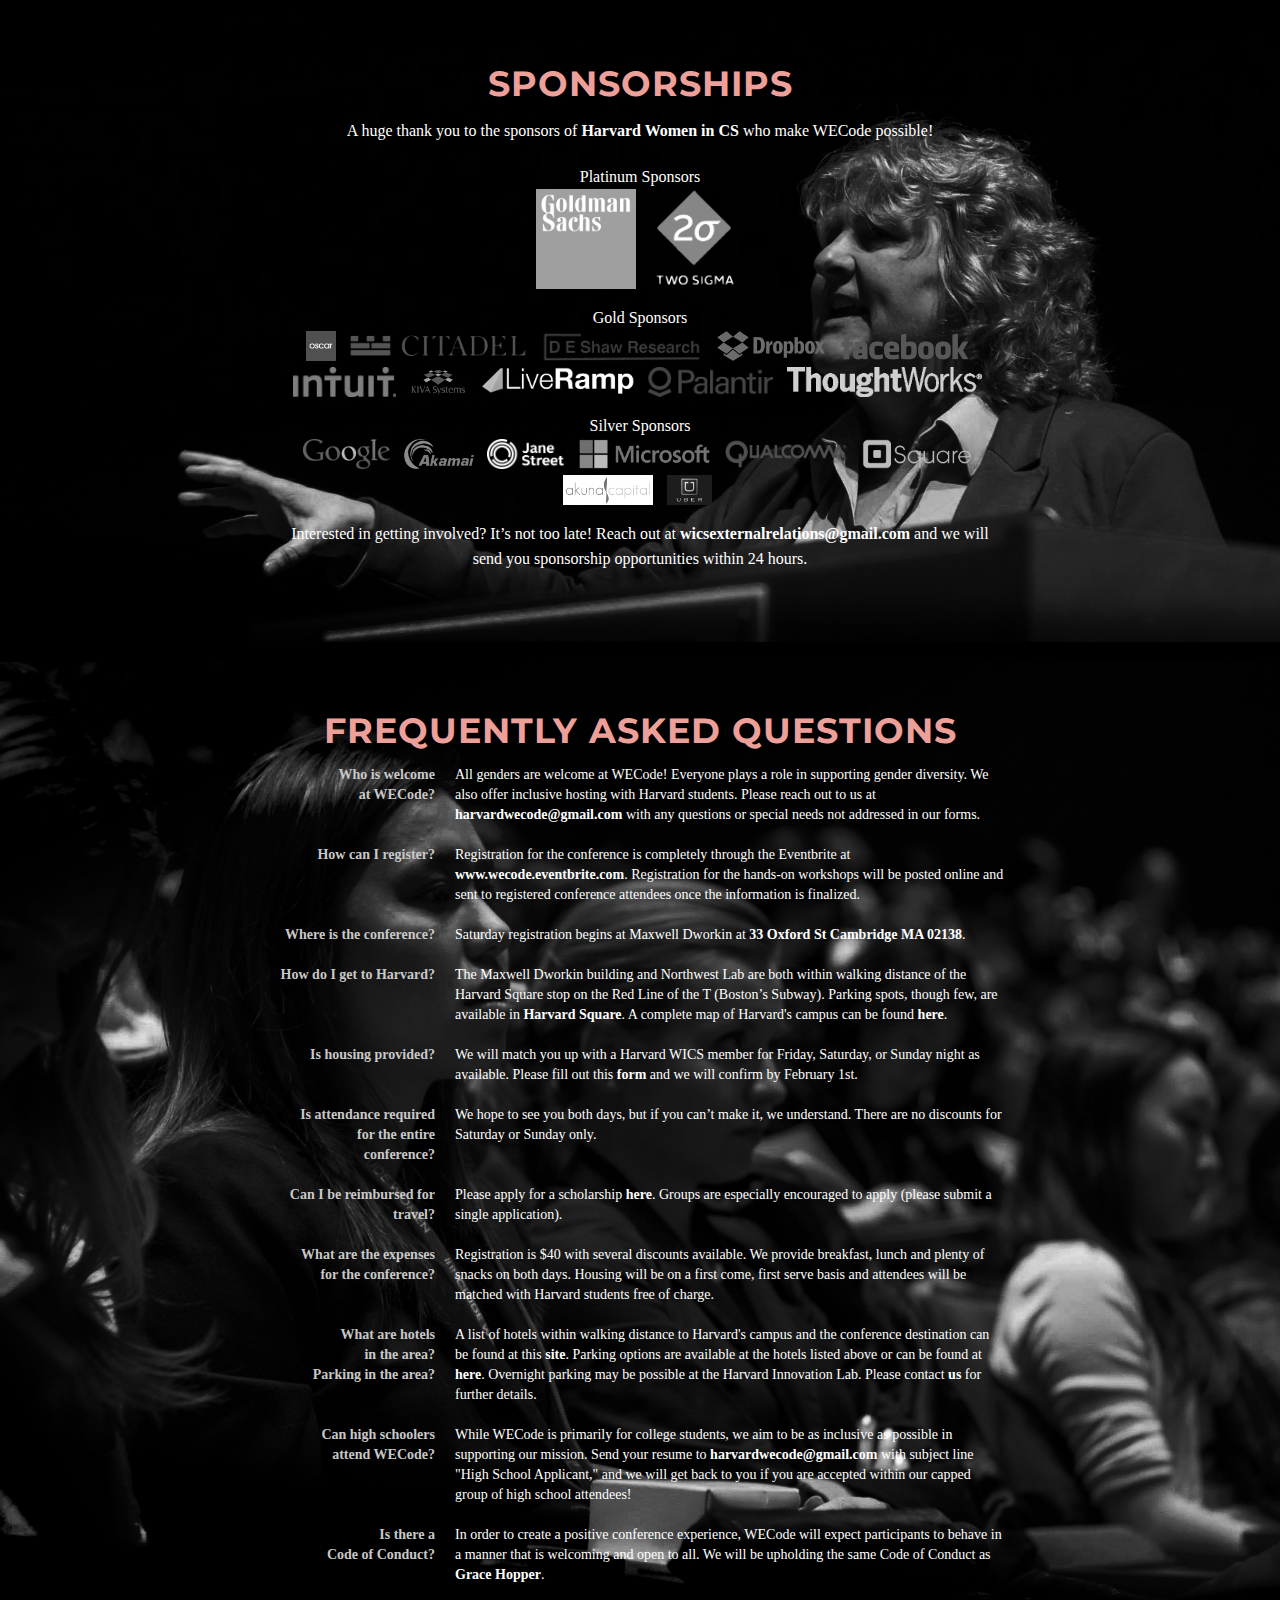
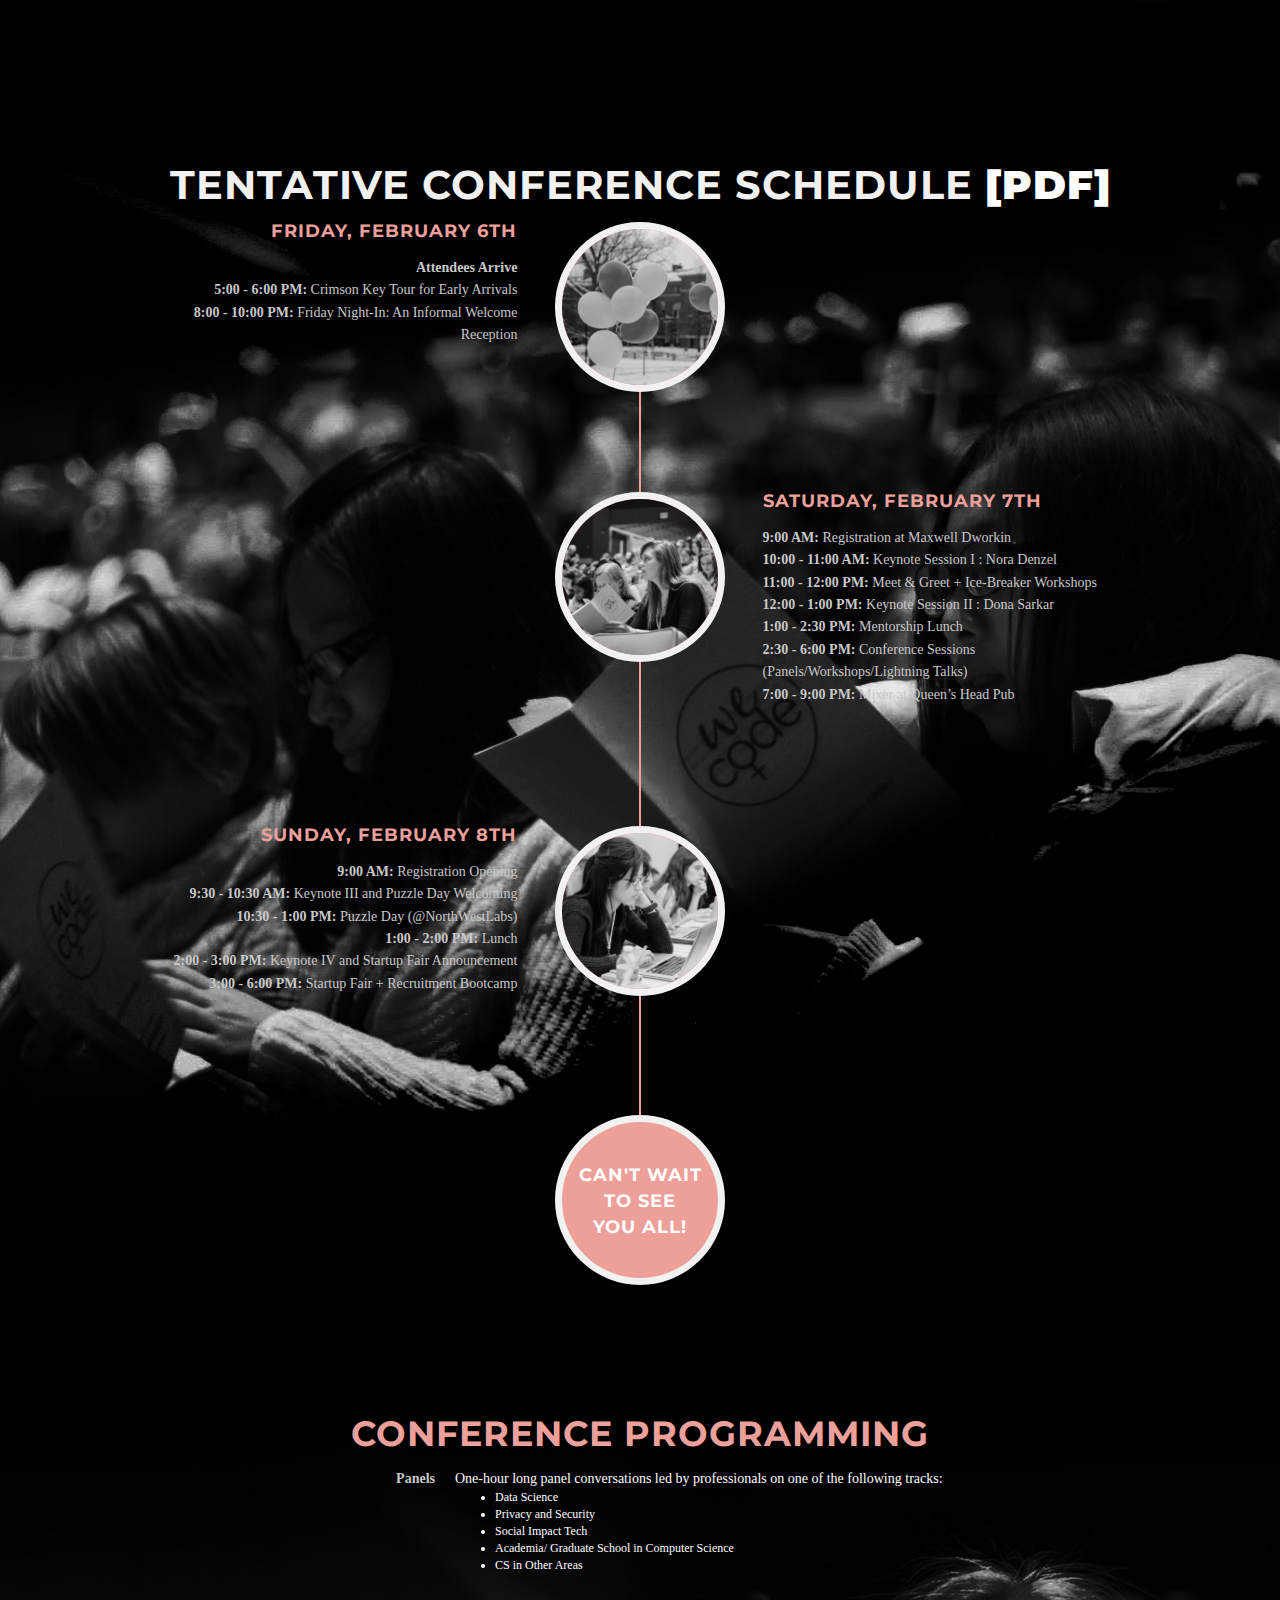
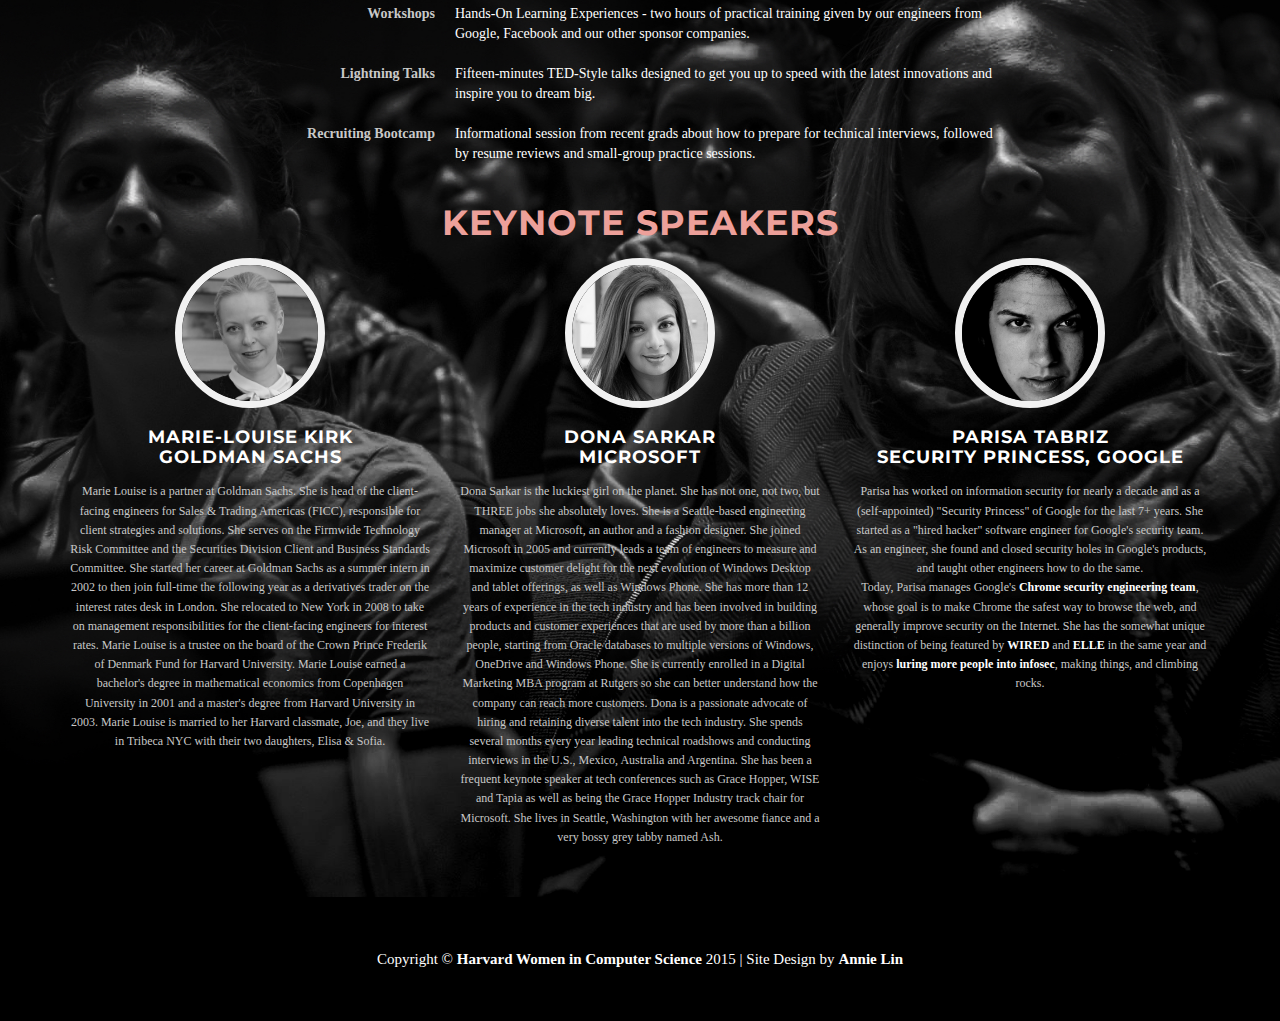
==== commit 9b1625a8: "change buttons" ====
--- a/index.html
+++ b/index.html
@@ -64,9 +64,9 @@
                     <li>
                         <a class="page-scroll" href="#program">Programming</a>
                     </li>
-                    <li>
+                    <!--<li>
                     <a class="page-scroll" target="_blank" href="http://www.wecodeharvard.com/puzzleday">Puzzle Day</a>
-                    </li>
+                    </li> -->
                     <li>
                     <a class="page-scroll" target="_blank" href="wics/wecode.html">WECode 2014</a>
                     </li>
@@ -85,9 +85,16 @@
                     <div class="col-md-8 col-md-offset-2">
                         <img style = "padding-top: 100px; margin: 0 auto;" class="img-responsive" src= "/img/logo.png" alt="WECode Logo">
                         <h1 class="brand-heading" style="font-size: 40px;">Feb 7-8, 2015<br> 
-                            Harvard University<br> Save the date!</h1>
-                        <a href="http://www.eventbrite.com/e/women-engineers-code-wecode-conference-tickets-9049931589?utm_campaign=new_eventv2&utm_medium=email&utm_source=eb_email&utm_term=eventurl_text" target="_blank" class="btn btn-default btn-lg">REGISTER NOW</a> 
+                            Harvard University<br>
                         <br>
+                        <ul class="list-inline banner-social-buttons">
+                        <li>
+                            <a href="https://www.facebook.com/harvardwecode" class="btn btn-default btn-lg" target="_blank"><i class="fa fa-facebook fa-fw"></i> <span class="network-name">Facebook</span></a>
+                        </li>
+                        <li>
+                            <a href="https://www.twitter.com/WECodeHarvard" class="btn btn-default btn-lg" target="_blank"><i class="fa fa-twitter fa-fw"></i> <span class="network-name">Twitter</span></a>
+                        </li>
+                    </ul>
                         <br>
                         <a href="#about" class="btn btn-circle page-scroll">
                             <i class="fa fa-angle-double-down animated"></i>
@@ -106,7 +113,7 @@
                     <h2 style = "color: #eda09a;font-size: 50px;">About WECode</h2>
                     <p>You're invited to <b>WECode (Women Engineers Code)</b>, a conference for technical college students on February 7-8 in Northwest Labs at Harvard University. Expand your skills, build your network and promote women in tech.</p>
                     <br>
-                    <p>All genders are encouraged to attend. Enjoy empowering <b><a style="color:#eda09a;" href="http://www.wecodeharvard.com/#program" target="_blank">keynotes</a></b>, intimate <b><a style="color:#eda09a;" href="../img/workshops.pdf" target="_blank">workshops</a></b> and mingling with industry leaders from Google, Facebook, Goldman Sachs, Dropbox and more! Expand your network while doing our <b><a style="color:#eda09a;" href="http://www.wecodeharvard.com/puzzleday" target="_blank">puzzle hunt</a></b> and meeting <b><a style="color:#eda09a;" href="../img/innovation.pdf" target="_blank">entrepreneurs and founders</a></b>.</p>
+                    <p>All genders are encouraged to attend. Enjoy empowering <b><a style="color:#eda09a;" href="http://www.wecodeharvard.com/#program" target="_blank">keynotes</a></b>, intimate <b><a style="color:#eda09a;" href="../img/workshops.pdf" target="_blank">workshops</a></b> and mingling with industry leaders from Google, Facebook, Goldman Sachs, Dropbox and more! Expand your network while doing our <b><!--<a style="color:#eda09a;" href="http://www.wecodeharvard.com/puzzleday" target="_blank">-->puzzle hunt<!--</a>--></b> and meeting <b><a style="color:#eda09a;" href="../img/innovation.pdf" target="_blank">entrepreneurs and founders</a></b>.</p>
 
 
                     <br>
@@ -133,14 +140,6 @@
                         </table>
                     </div>
                     <br>
-                    <ul class="list-inline banner-social-buttons">
-                        <li>
-                            <a href="https://www.facebook.com/harvardwecode" class="btn btn-default btn-lg" target="_blank"><i class="fa fa-facebook fa-fw"></i> <span class="network-name">Facebook</span></a>
-                        </li>
-                        <li>
-                            <a href="https://www.twitter.com/WECodeHarvard" class="btn btn-default btn-lg" target="_blank"><i class="fa fa-twitter fa-fw"></i> <span class="network-name">Twitter</span></a>
-                        </li>
-                    </ul>
                     <p> <b>Any questions? Please e-mail <a href="mailto:harvardwecode@gmail.com">harvardwecode@gmail.com.</a></b></p>
                     <br>
                 </div>
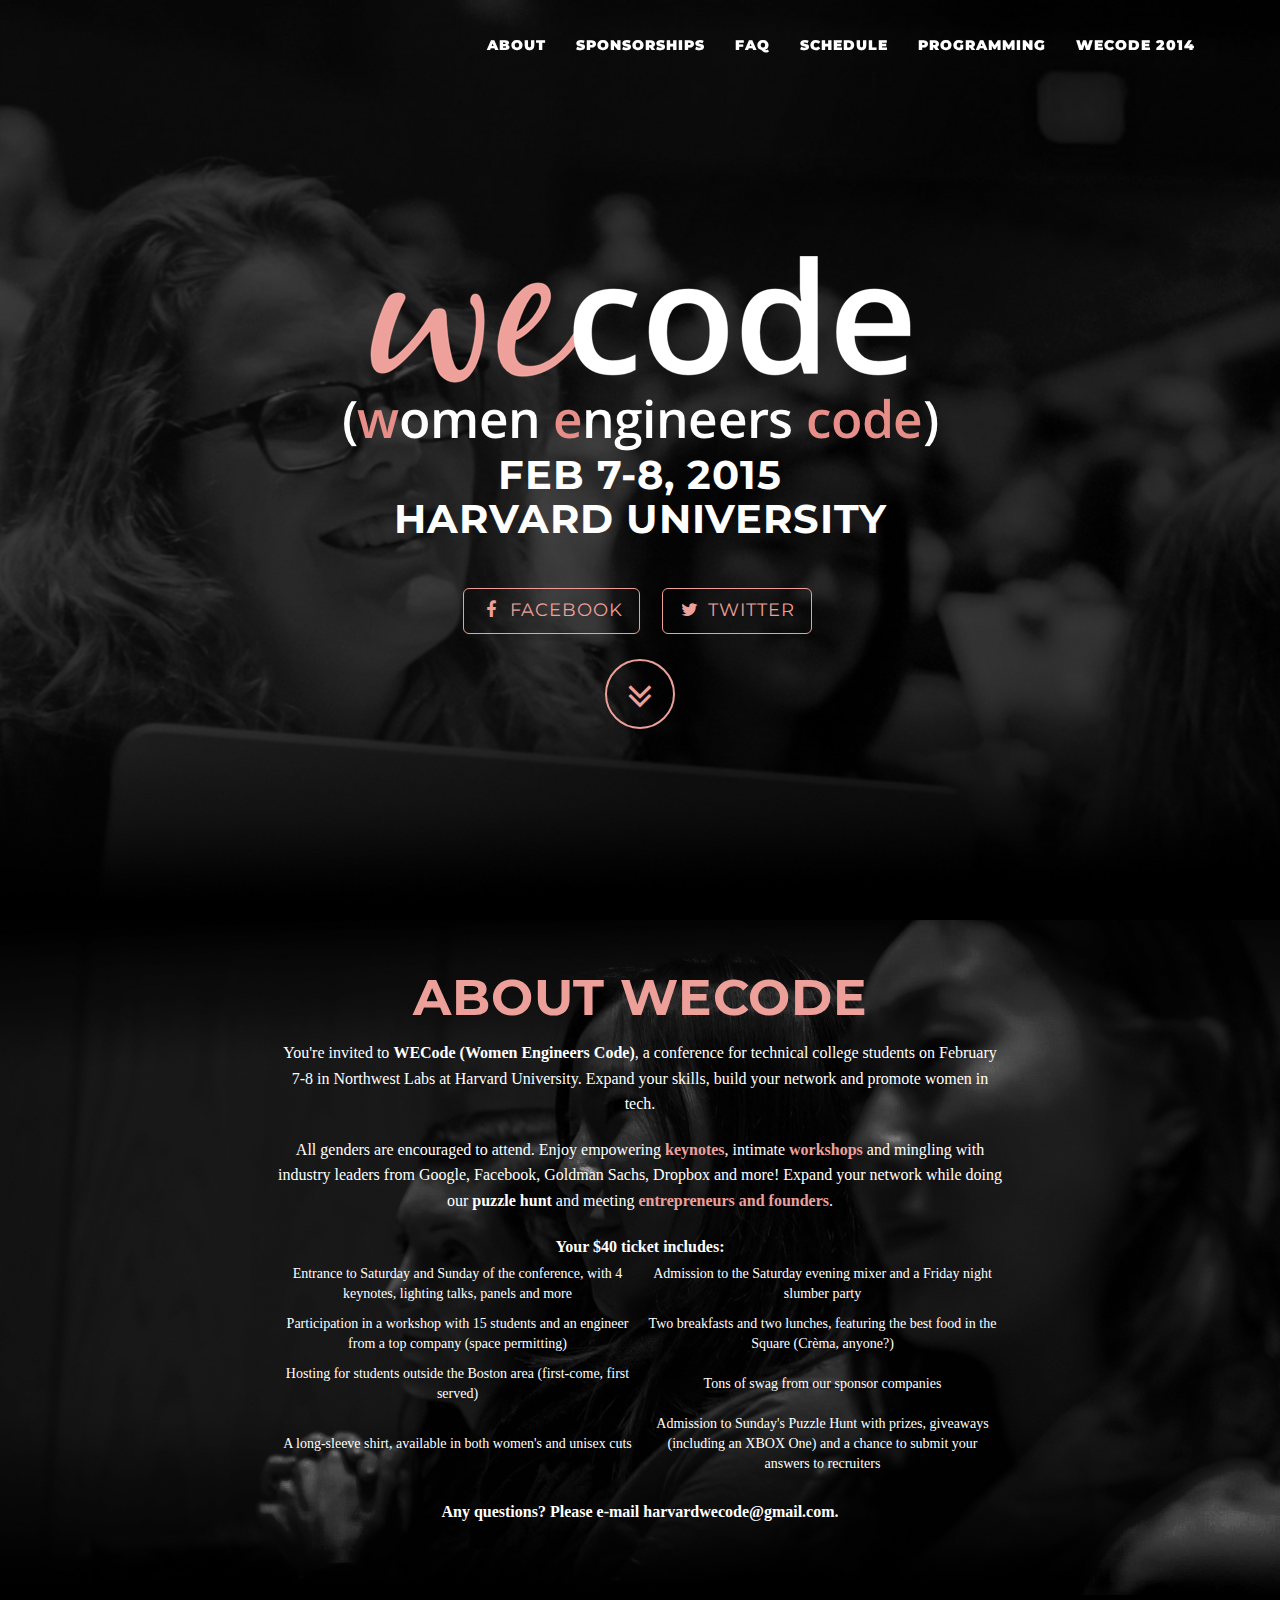
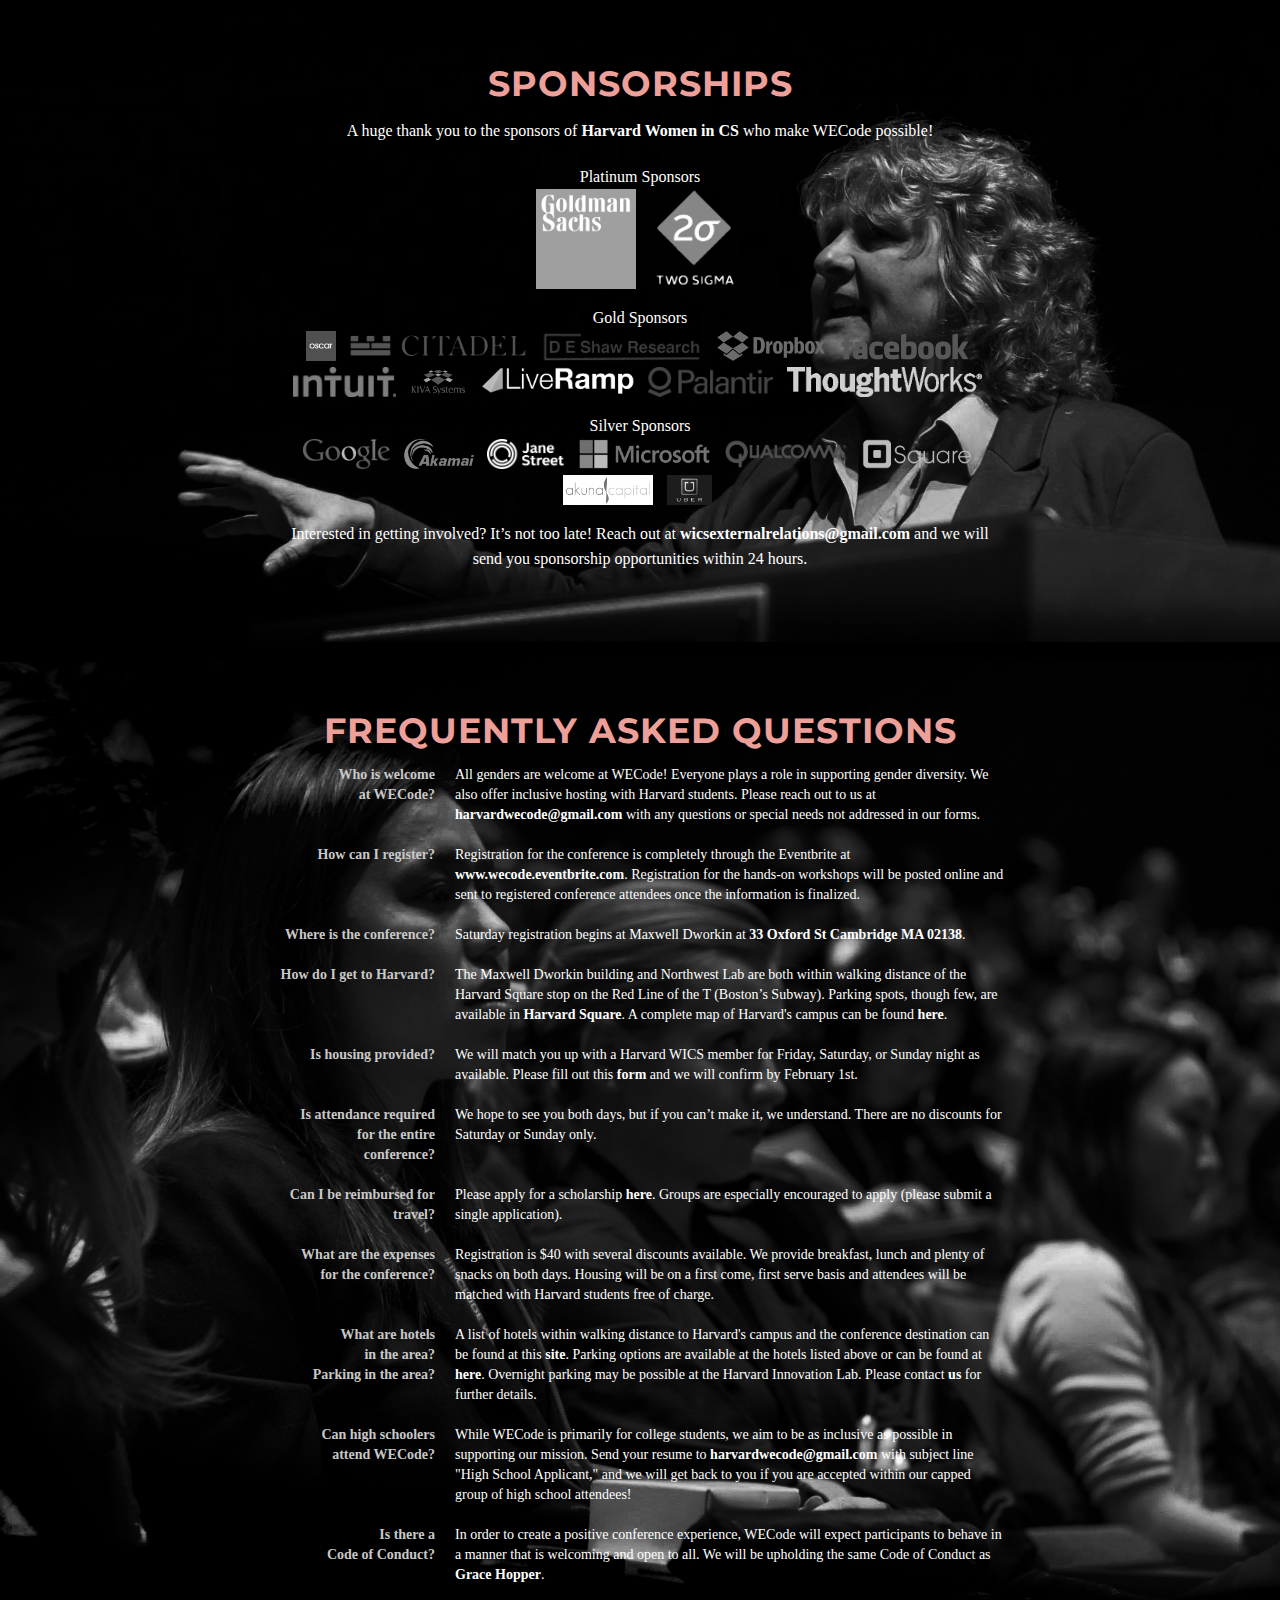
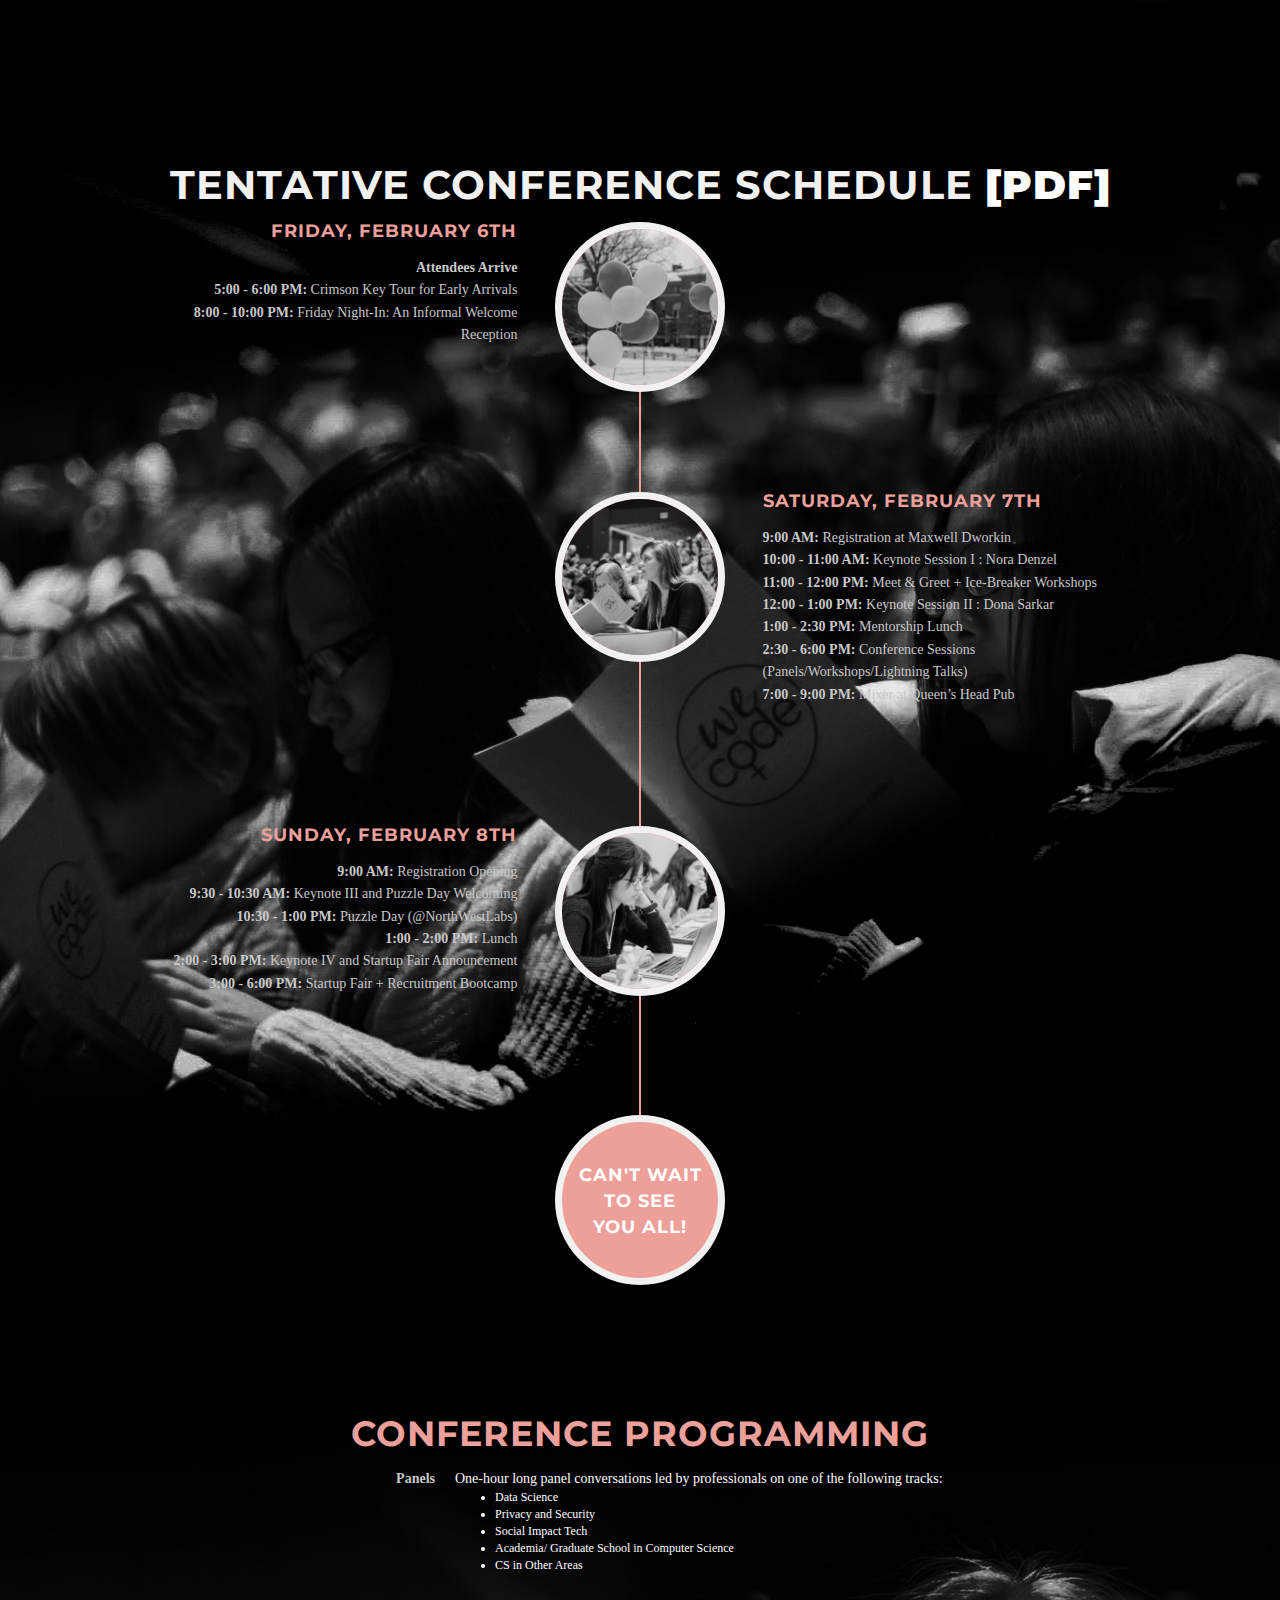
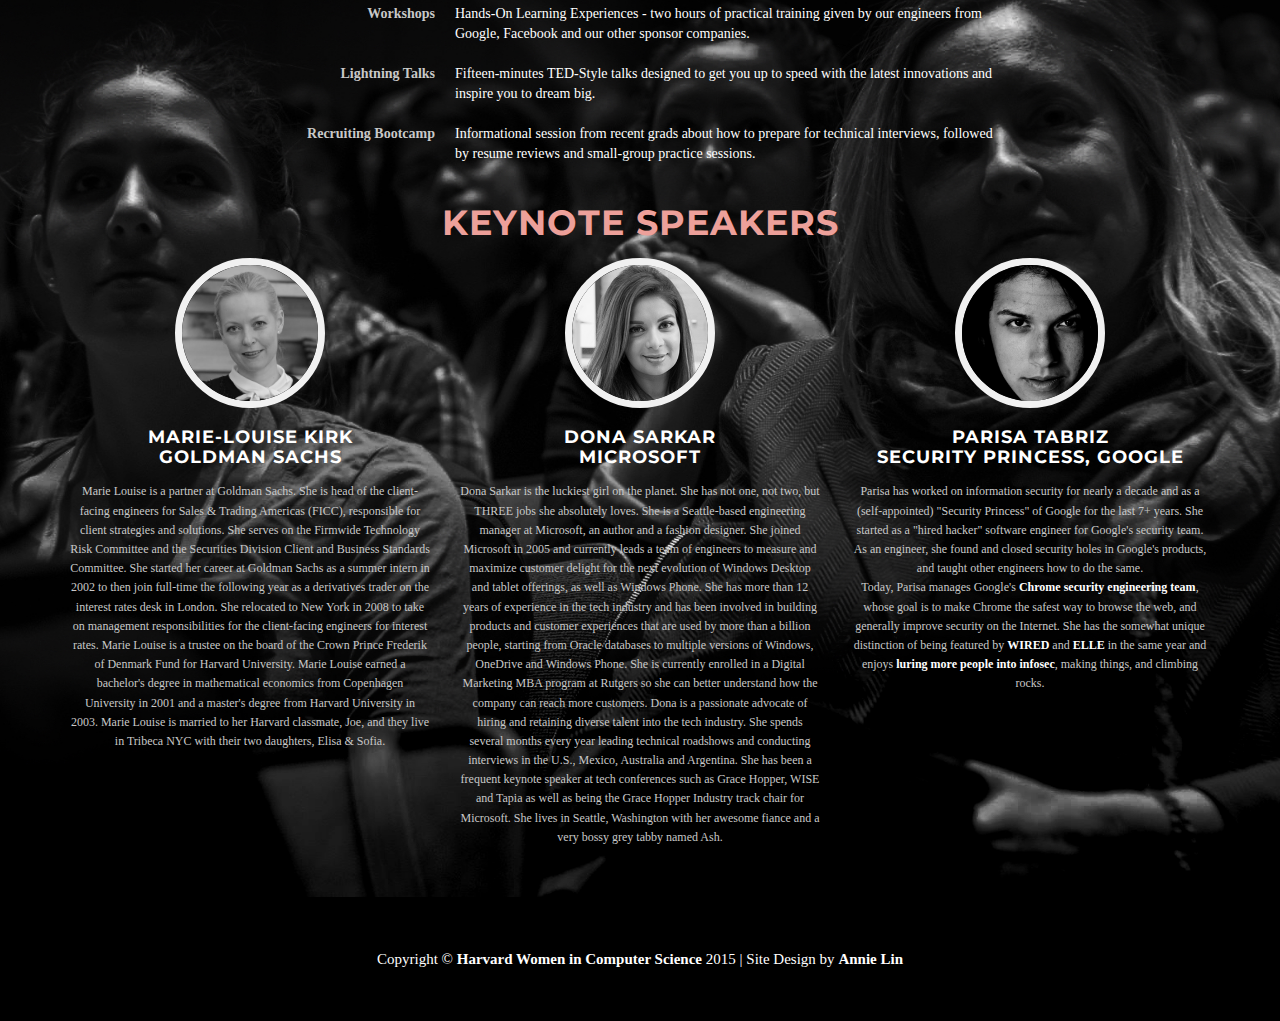
==== commit 129b7a51: "space" ====
--- a/index.html
+++ b/index.html
@@ -95,7 +95,6 @@
                             <a href="https://www.twitter.com/WECodeHarvard" class="btn btn-default btn-lg" target="_blank"><i class="fa fa-twitter fa-fw"></i> <span class="network-name">Twitter</span></a>
                         </li>
                     </ul>
-                        <br>
                         <a href="#about" class="btn btn-circle page-scroll">
                             <i class="fa fa-angle-double-down animated"></i>
                         </a>
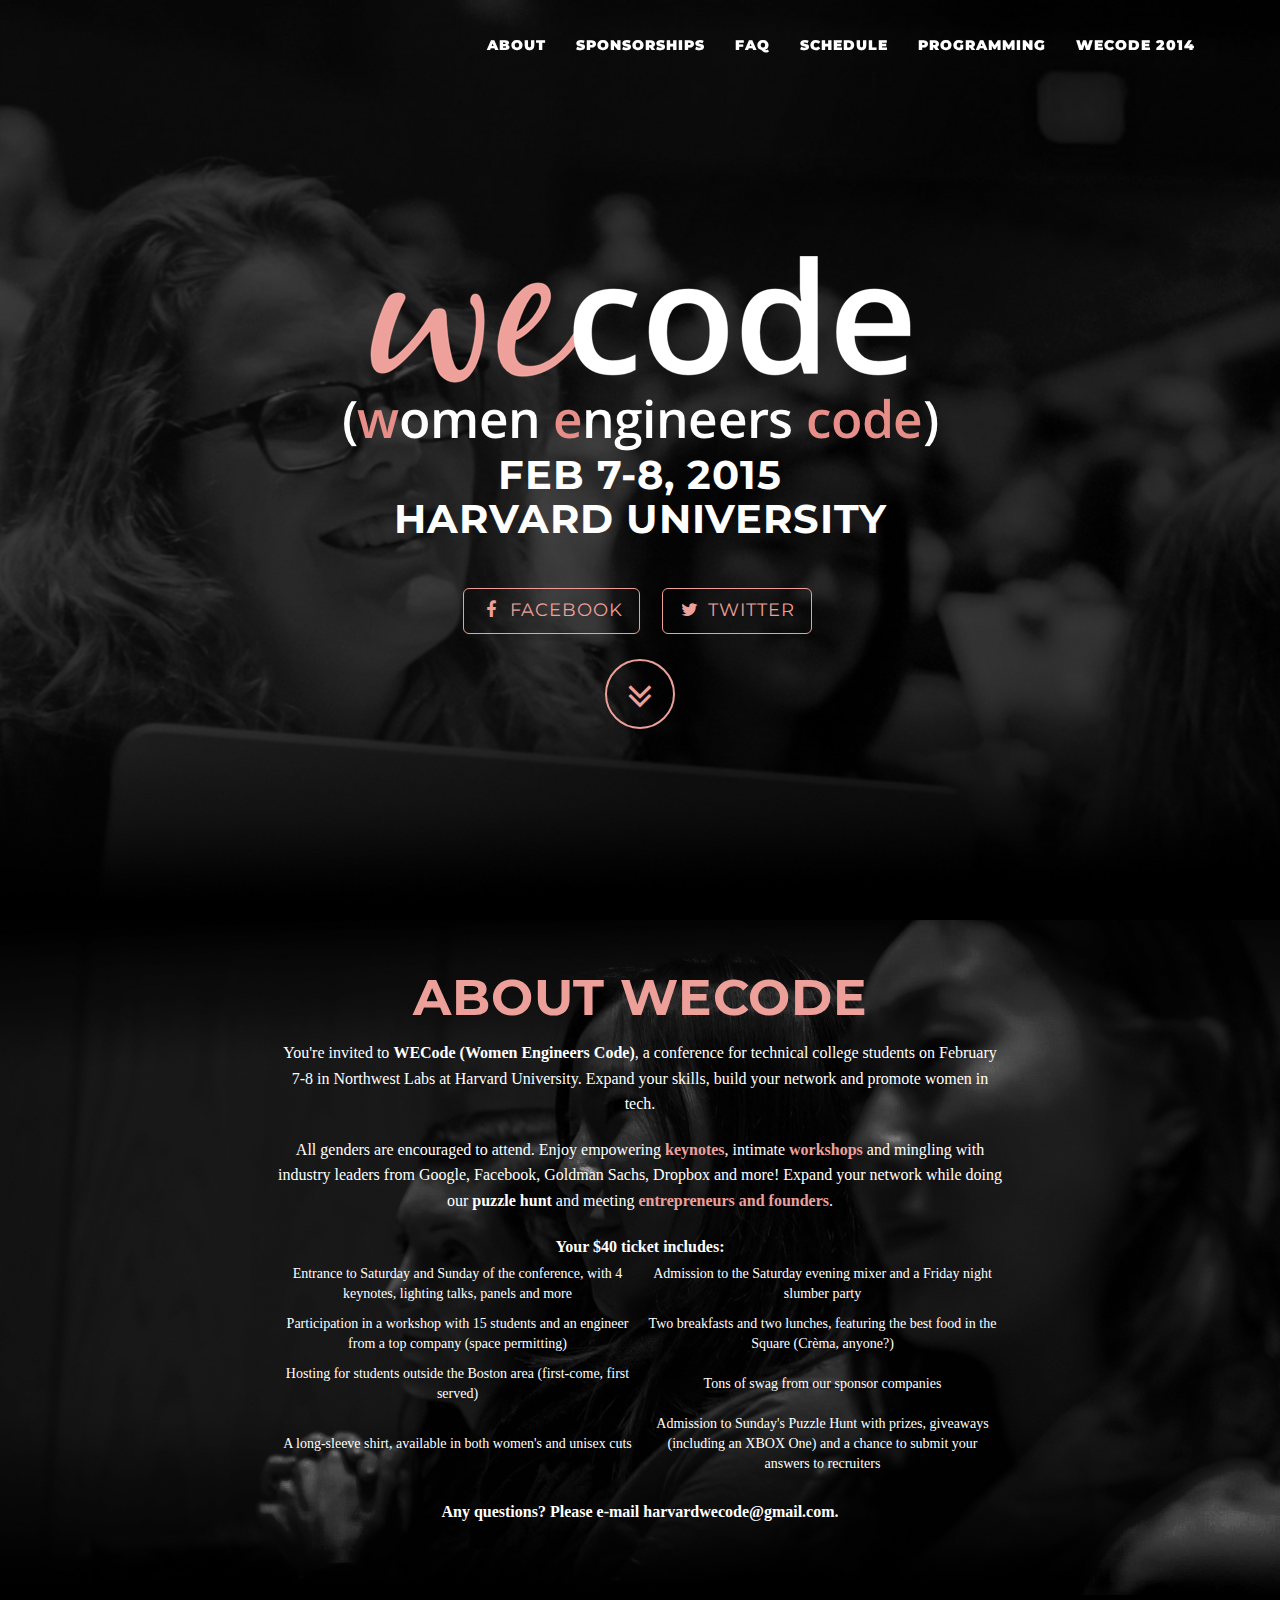
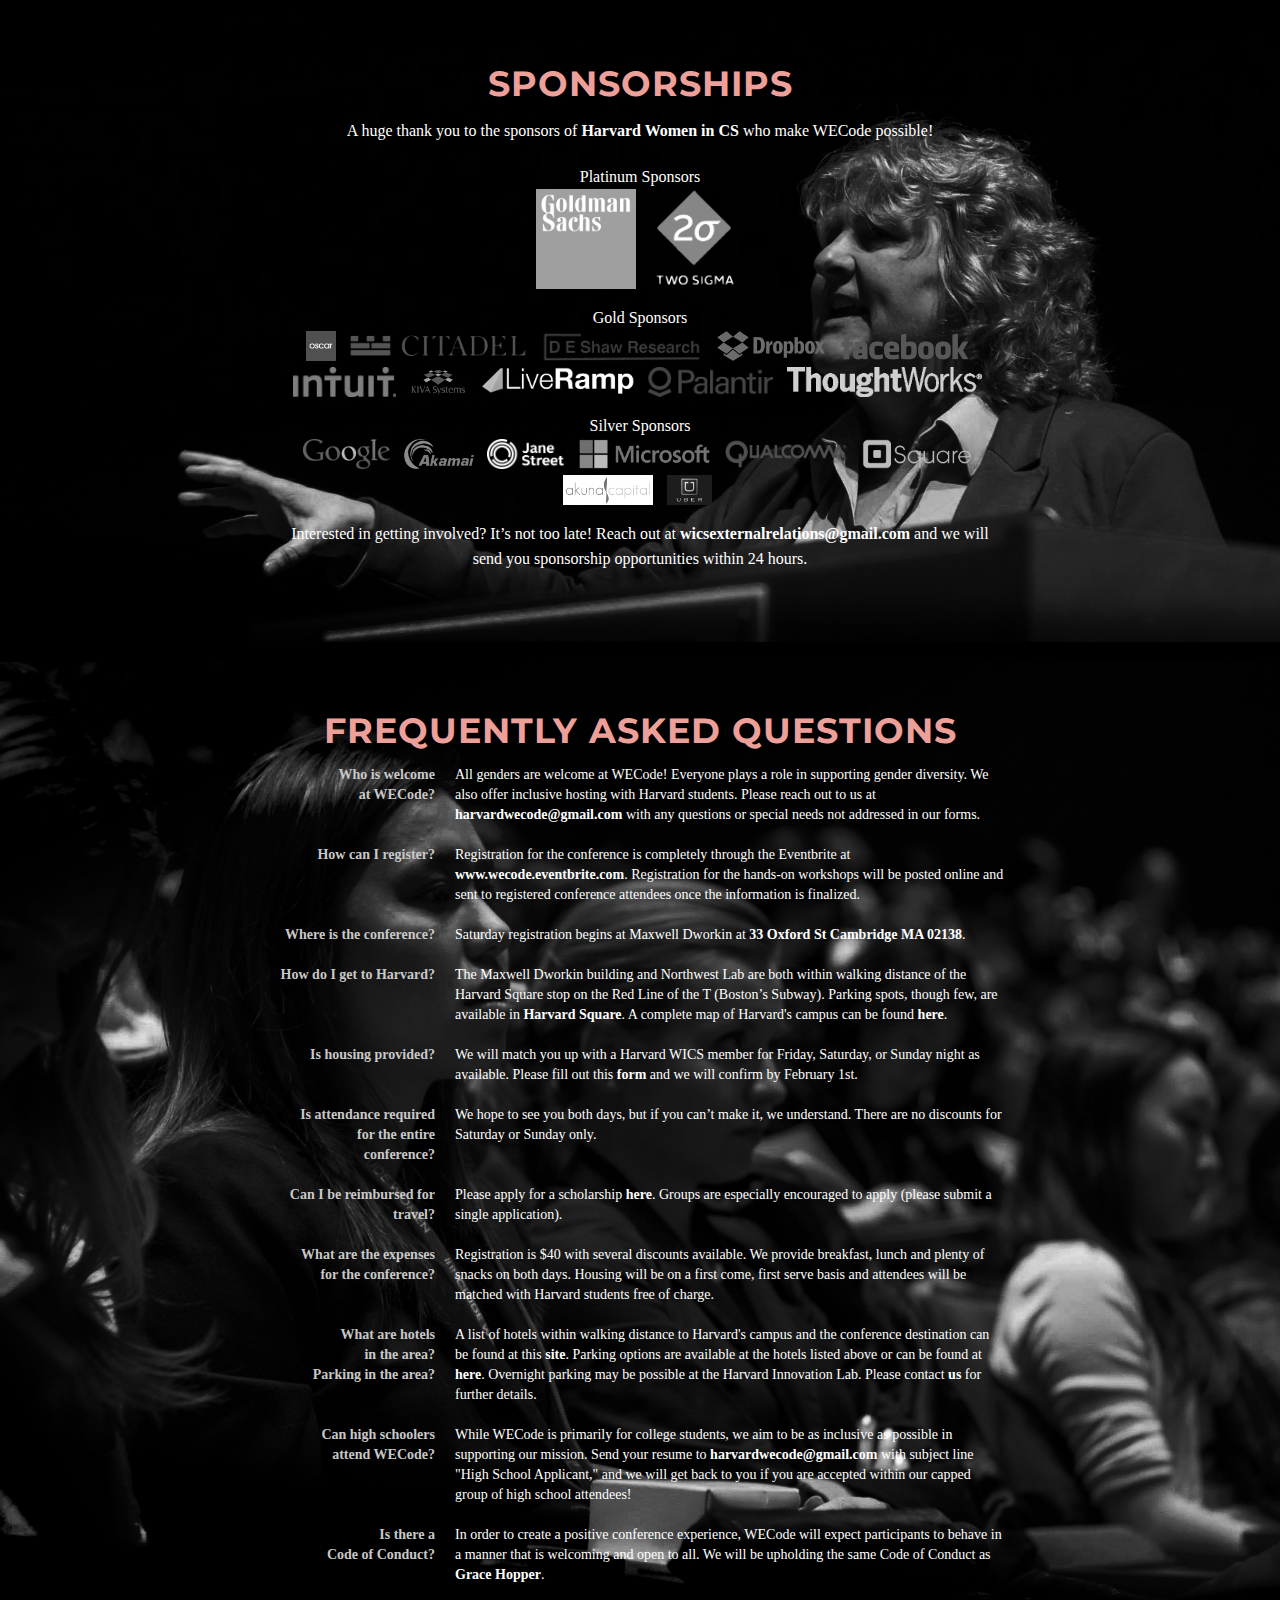
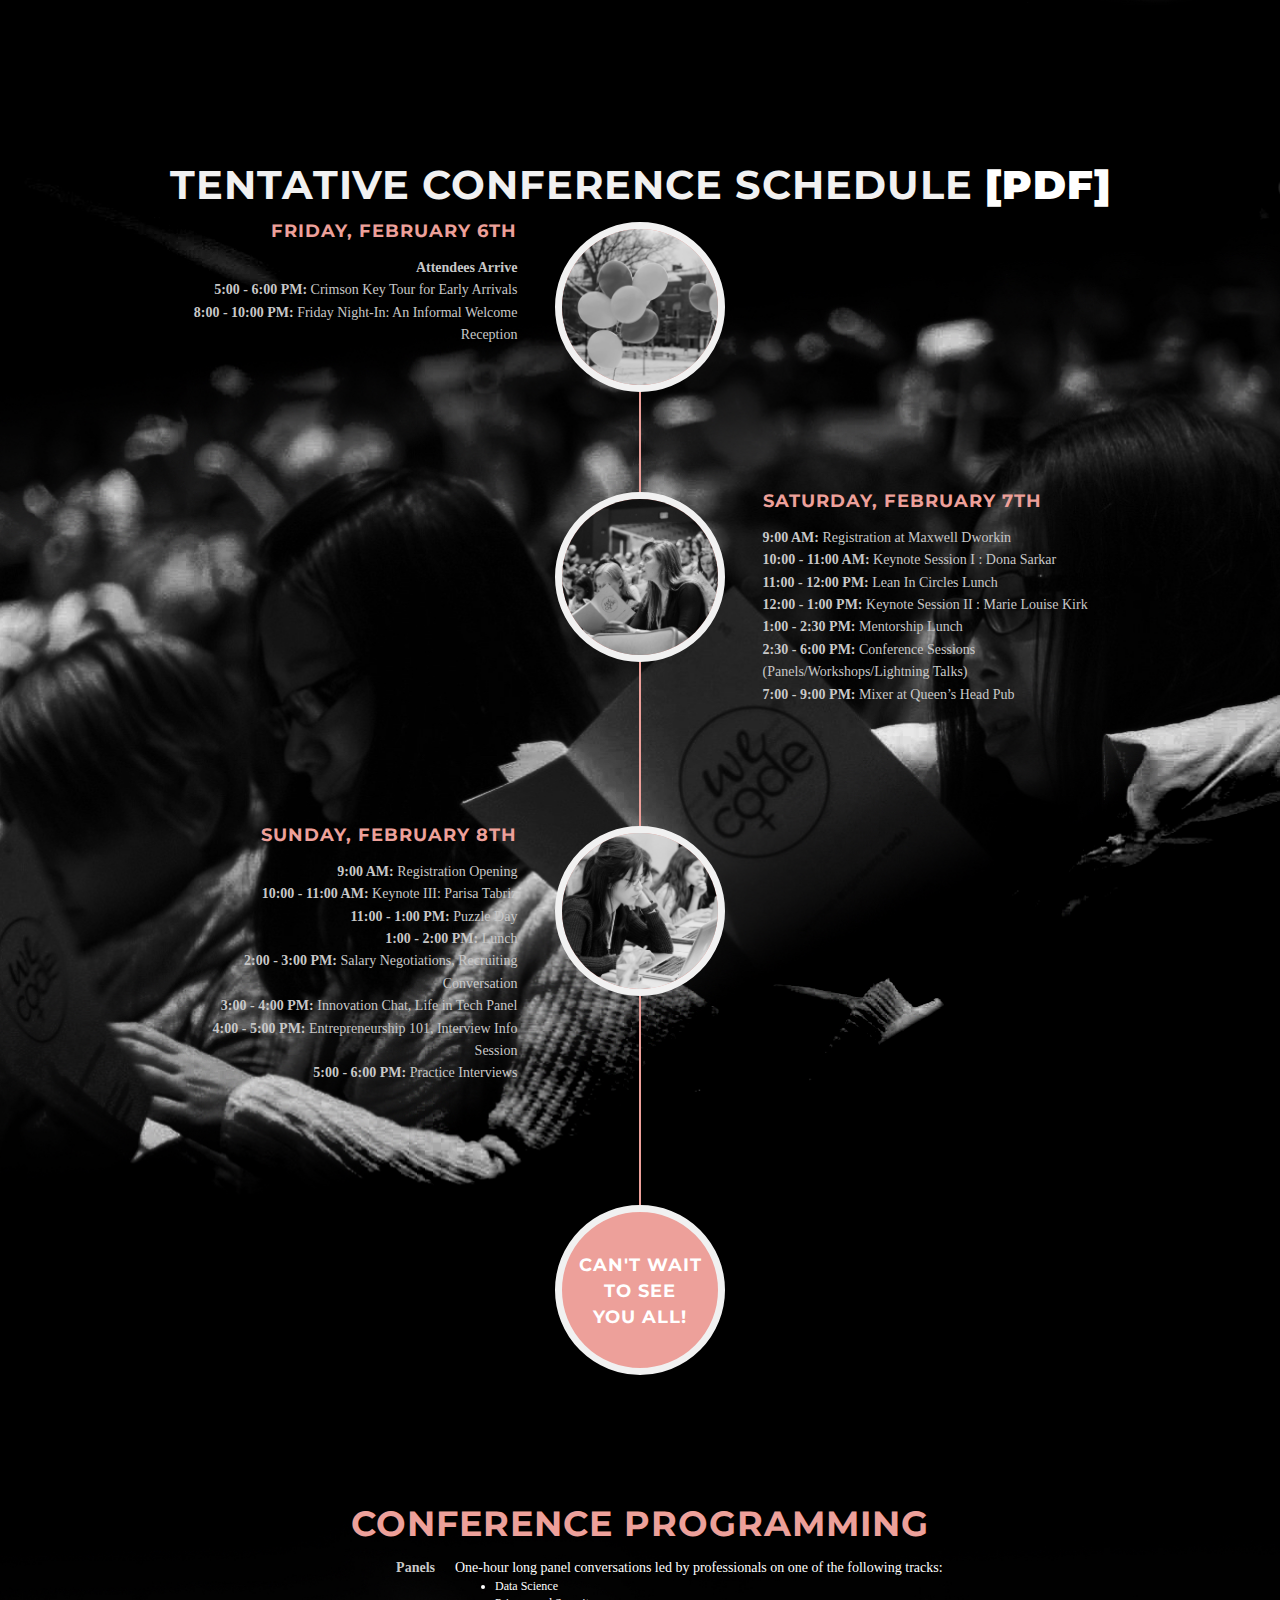
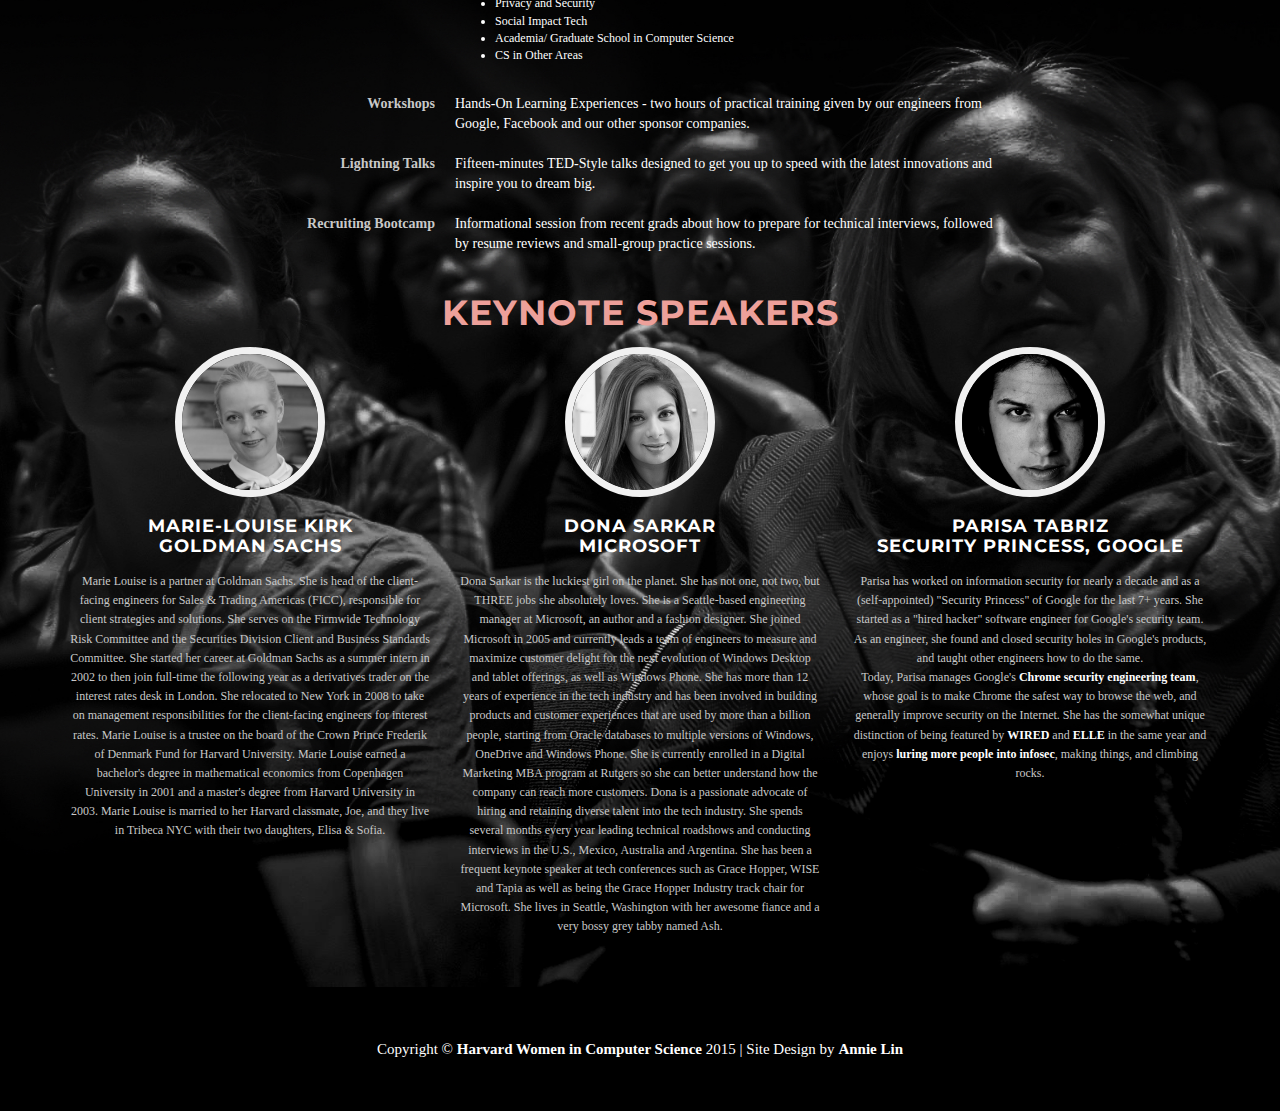
==== commit 66344d5a: "schedule" ====
--- a/index.html
+++ b/index.html
@@ -267,9 +267,9 @@
                                     <div class="timeline-body">
                                        <p style = "font-size: 14px;"class="text-muted">
                                             <b>9:00 AM:</b> Registration at Maxwell Dworkin<br>
-                                            <b>10:00 - 11:00 AM:</b> Keynote Session I : Nora Denzel<br>
-                                            <b>11:00 - 12:00 PM:</b> Meet & Greet + Ice-Breaker Workshops<br>
-                                            <b>12:00 - 1:00 PM:</b> Keynote Session II : Dona Sarkar<br>
+                                            <b>10:00 - 11:00 AM:</b> Keynote Session I : Dona Sarkar<br>
+                                            <b>11:00 - 12:00 PM:</b> Lean In Circles Lunch<br>
+                                            <b>12:00 - 1:00 PM:</b> Keynote Session II : Marie Louise Kirk<br>
                                             <b>1:00 - 2:30 PM:</b> Mentorship Lunch<br>
                                             <b>2:30 - 6:00 PM:</b> Conference Sessions (Panels/Workshops/Lightning Talks)<br>
                                             <b>7:00 - 9:00 PM:</b> Mixer at Queen’s Head Pub
@@ -286,11 +286,13 @@
                                     <div class="timeline-body">
                                         <p style = "font-size: 14px;"class="text-muted">
                                             <b>9:00 AM:</b> Registration Opening<br>
-                                            <b>9:30 - 10:30 AM:</b> Keynote III and Puzzle Day Welcoming<br>
-                                            <b>10:30 - 1:00 PM:</b> Puzzle Day (@NorthWestLabs)<br>
+                                            <b>10:00 - 11:00 AM:</b> Keynote III: Parisa Tabriz<br>
+                                            <b>11:00 - 1:00 PM:</b> Puzzle Day<br>
                                             <b>1:00 - 2:00 PM:</b> Lunch<br>
-                                            <b>2:00 - 3:00 PM:</b> Keynote IV and Startup Fair Announcement<br>
-                                            <b>3:00 - 6:00 PM:</b> Startup Fair + Recruitment Bootcamp<br>
+                                            <b>2:00 - 3:00 PM:</b> Salary Negotiations, Recruiting Conversation<br>
+                                            <b>3:00 - 4:00 PM:</b> Innovation Chat, Life in Tech Panel<br>
+                                            <b>4:00 - 5:00 PM:</b> Entrepreneurship 101, Interview Info Session<br>
+                                            <b>5:00 - 6:00 PM:</b> Practice Interviews<br>
                                         </p>
                                     </div>
                                 </div>
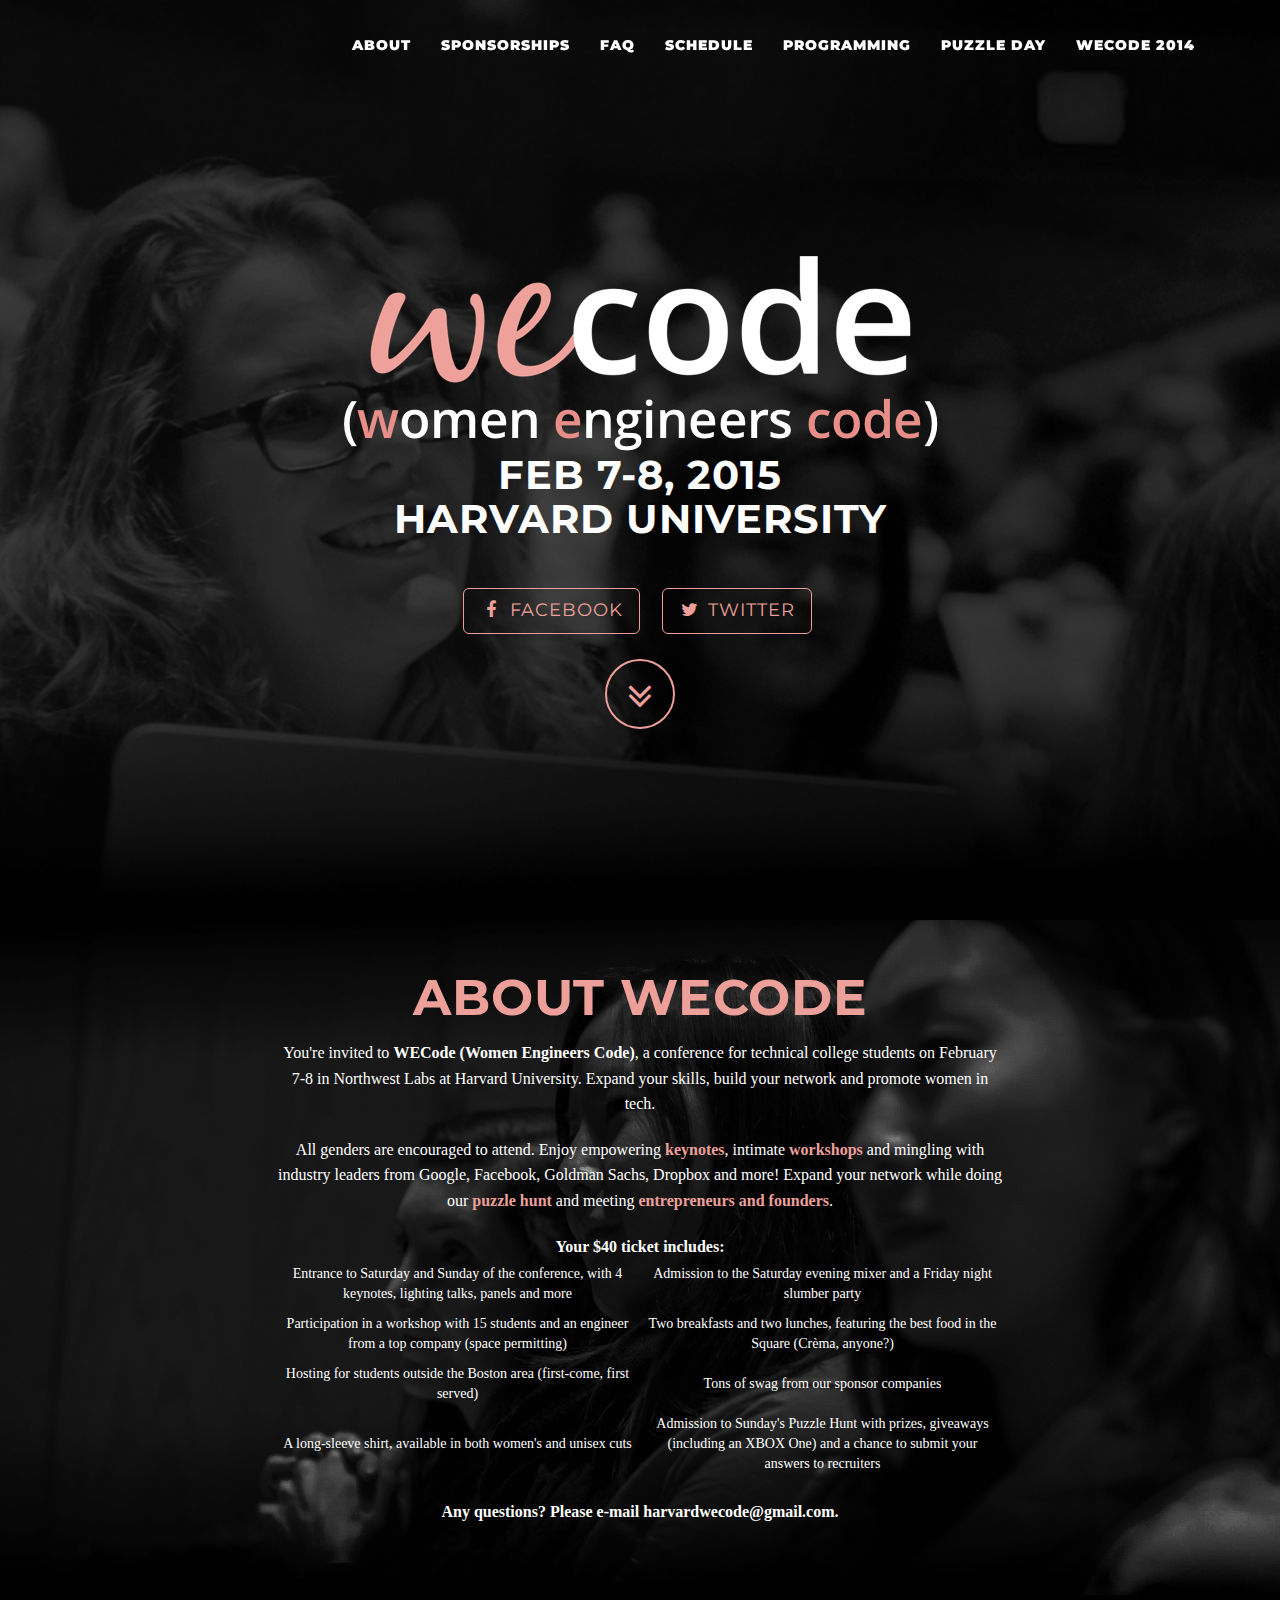
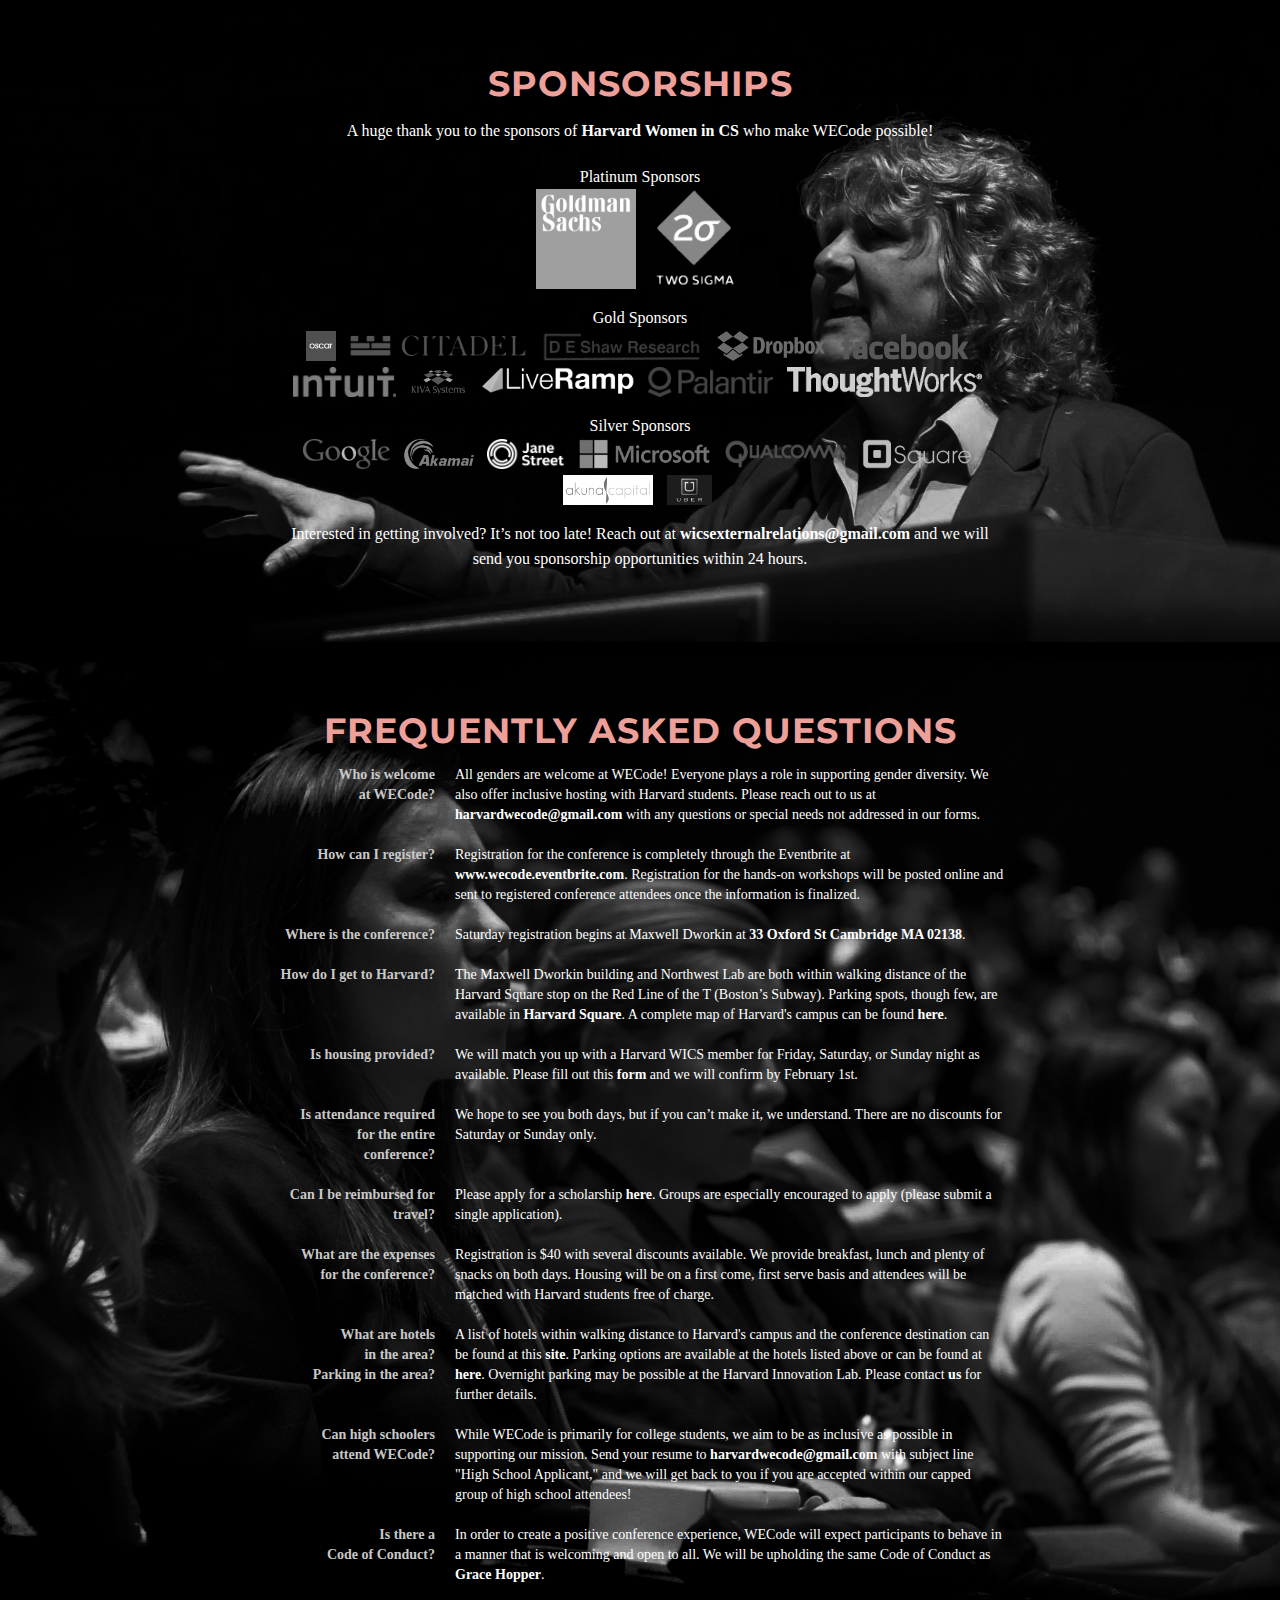
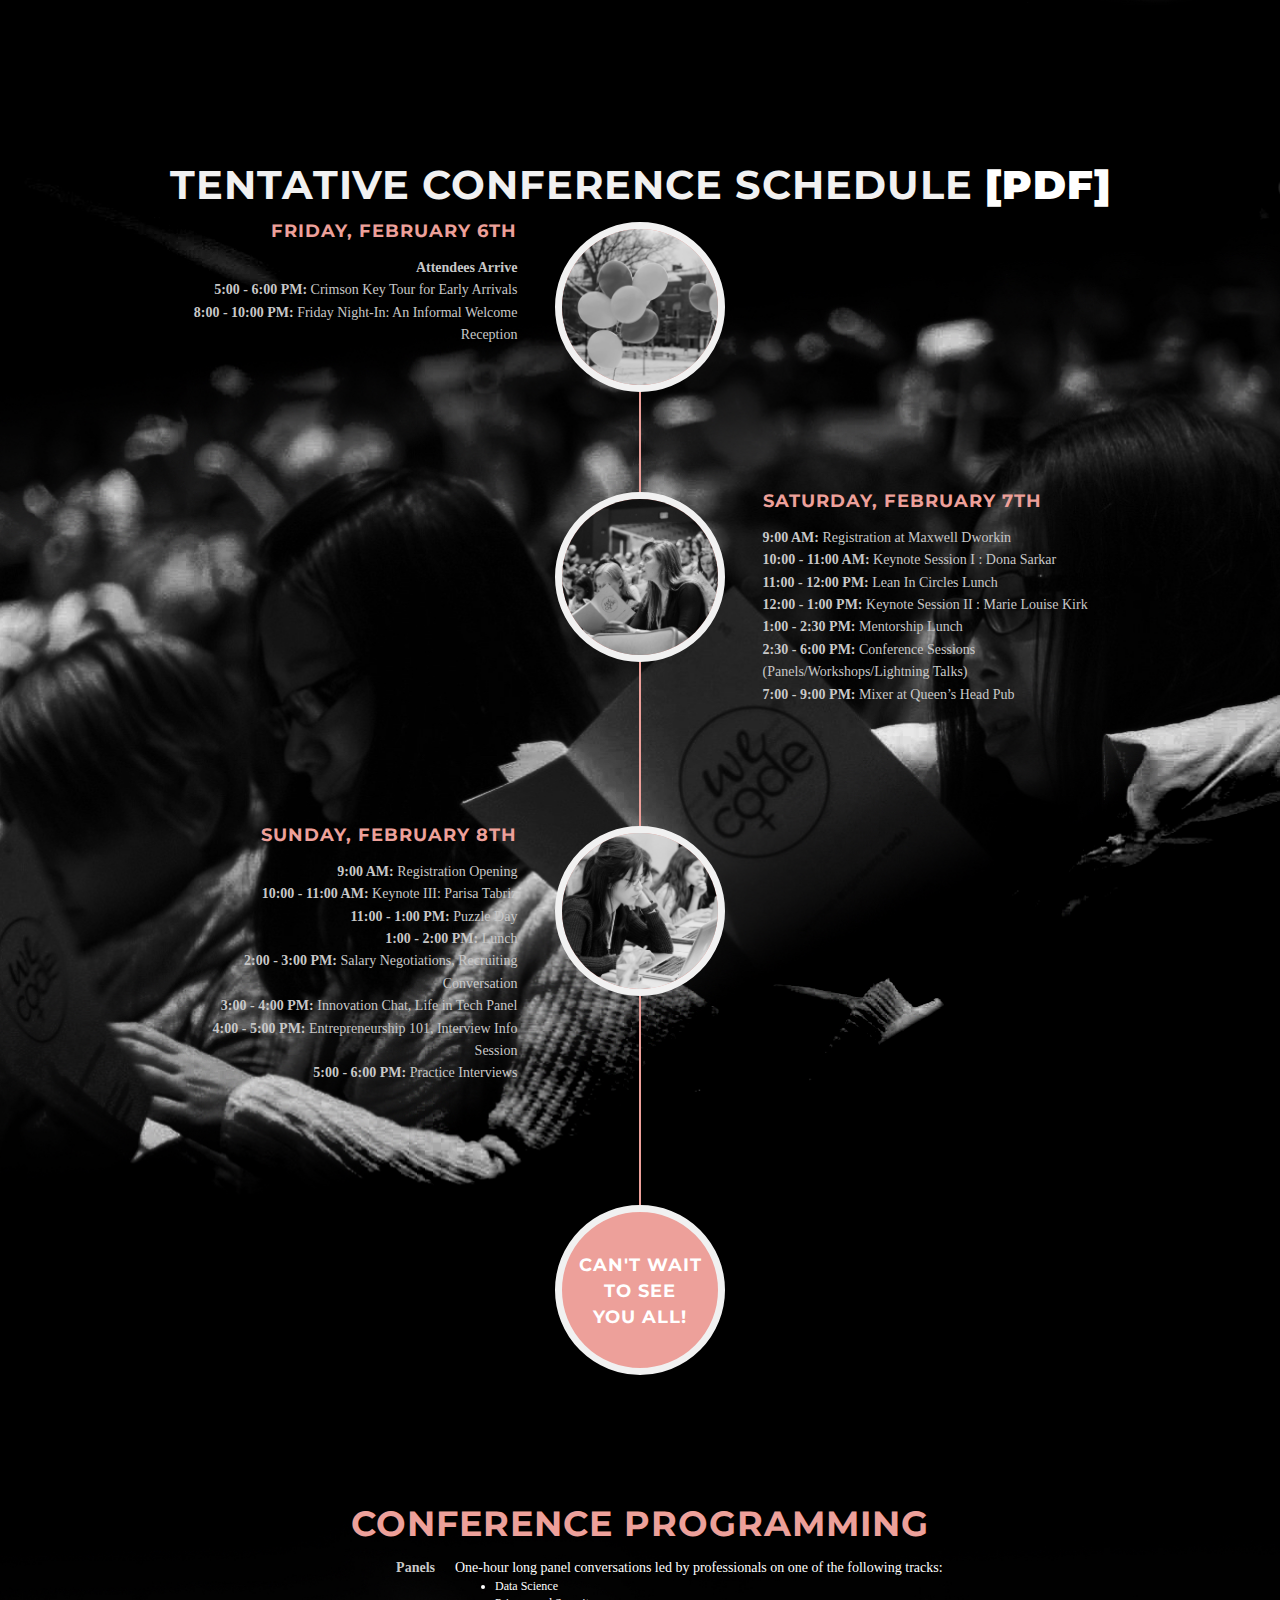
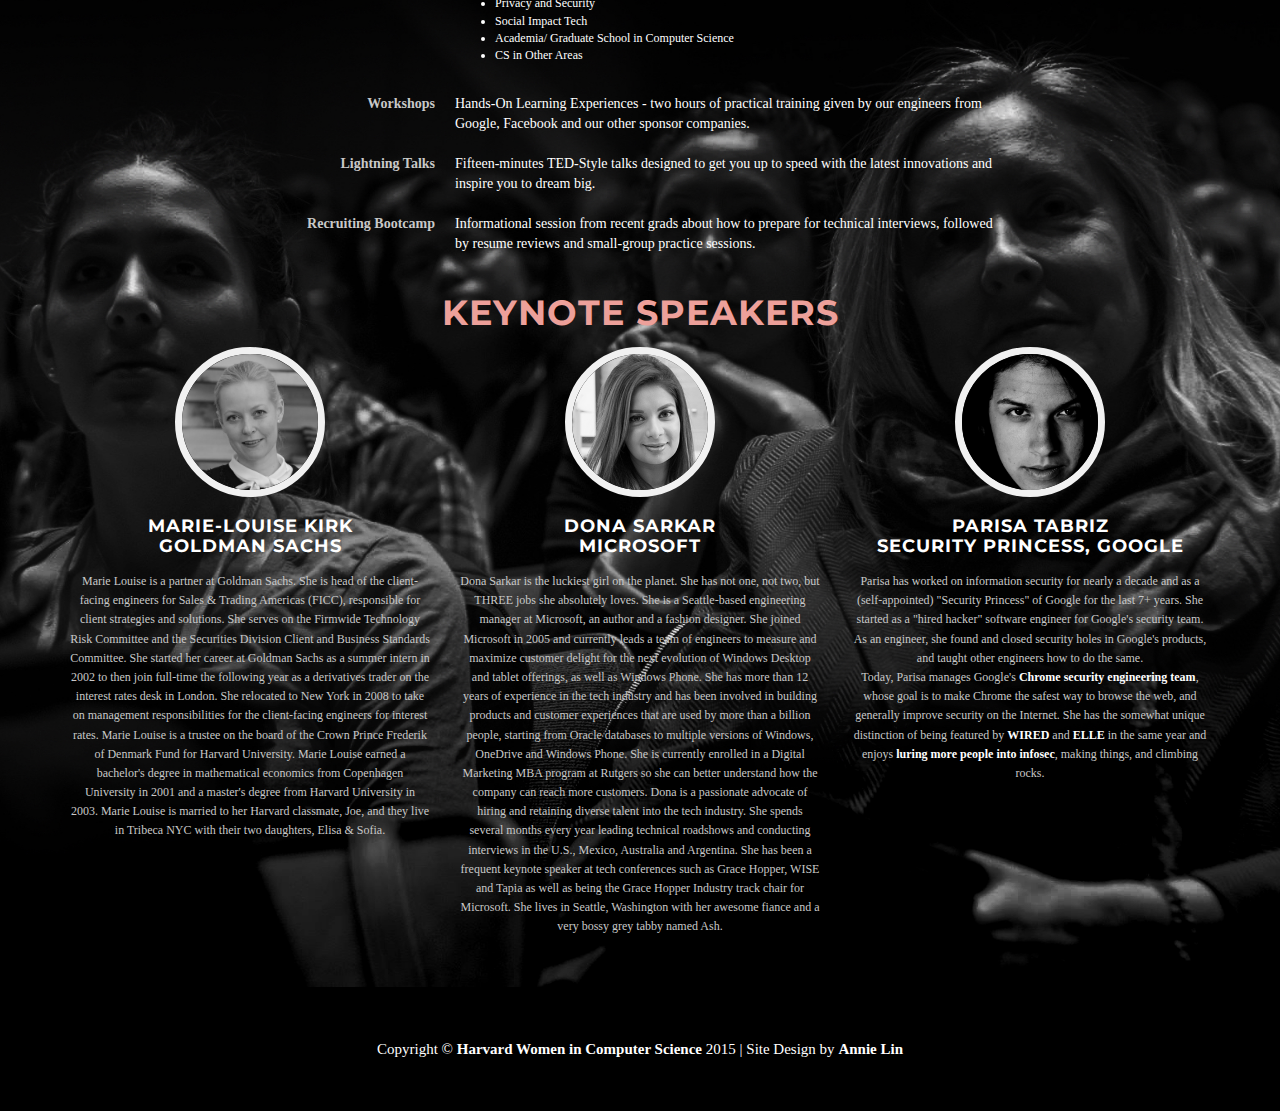
==== commit bbf97deb: "puzzle" ====
--- a/index.html
+++ b/index.html
@@ -64,9 +64,9 @@
                     <li>
                         <a class="page-scroll" href="#program">Programming</a>
                     </li>
-                    <!--<li>
+                    <li>
                     <a class="page-scroll" target="_blank" href="http://www.wecodeharvard.com/puzzleday">Puzzle Day</a>
-                    </li> -->
+                    </li> 
                     <li>
                     <a class="page-scroll" target="_blank" href="wics/wecode.html">WECode 2014</a>
                     </li>
@@ -112,7 +112,7 @@
                     <h2 style = "color: #eda09a;font-size: 50px;">About WECode</h2>
                     <p>You're invited to <b>WECode (Women Engineers Code)</b>, a conference for technical college students on February 7-8 in Northwest Labs at Harvard University. Expand your skills, build your network and promote women in tech.</p>
                     <br>
-                    <p>All genders are encouraged to attend. Enjoy empowering <b><a style="color:#eda09a;" href="http://www.wecodeharvard.com/#program" target="_blank">keynotes</a></b>, intimate <b><a style="color:#eda09a;" href="../img/workshops.pdf" target="_blank">workshops</a></b> and mingling with industry leaders from Google, Facebook, Goldman Sachs, Dropbox and more! Expand your network while doing our <b><!--<a style="color:#eda09a;" href="http://www.wecodeharvard.com/puzzleday" target="_blank">-->puzzle hunt<!--</a>--></b> and meeting <b><a style="color:#eda09a;" href="../img/innovation.pdf" target="_blank">entrepreneurs and founders</a></b>.</p>
+                    <p>All genders are encouraged to attend. Enjoy empowering <b><a style="color:#eda09a;" href="http://www.wecodeharvard.com/#program" target="_blank">keynotes</a></b>, intimate <b><a style="color:#eda09a;" href="../img/workshops.pdf" target="_blank">workshops</a></b> and mingling with industry leaders from Google, Facebook, Goldman Sachs, Dropbox and more! Expand your network while doing our <b><a style="color:#eda09a;" href="http://www.wecodeharvard.com/puzzleday" target="_blank">puzzle hunt</a></b> and meeting <b><a style="color:#eda09a;" href="../img/innovation.pdf" target="_blank">entrepreneurs and founders</a></b>.</p>
 
 
                     <br>
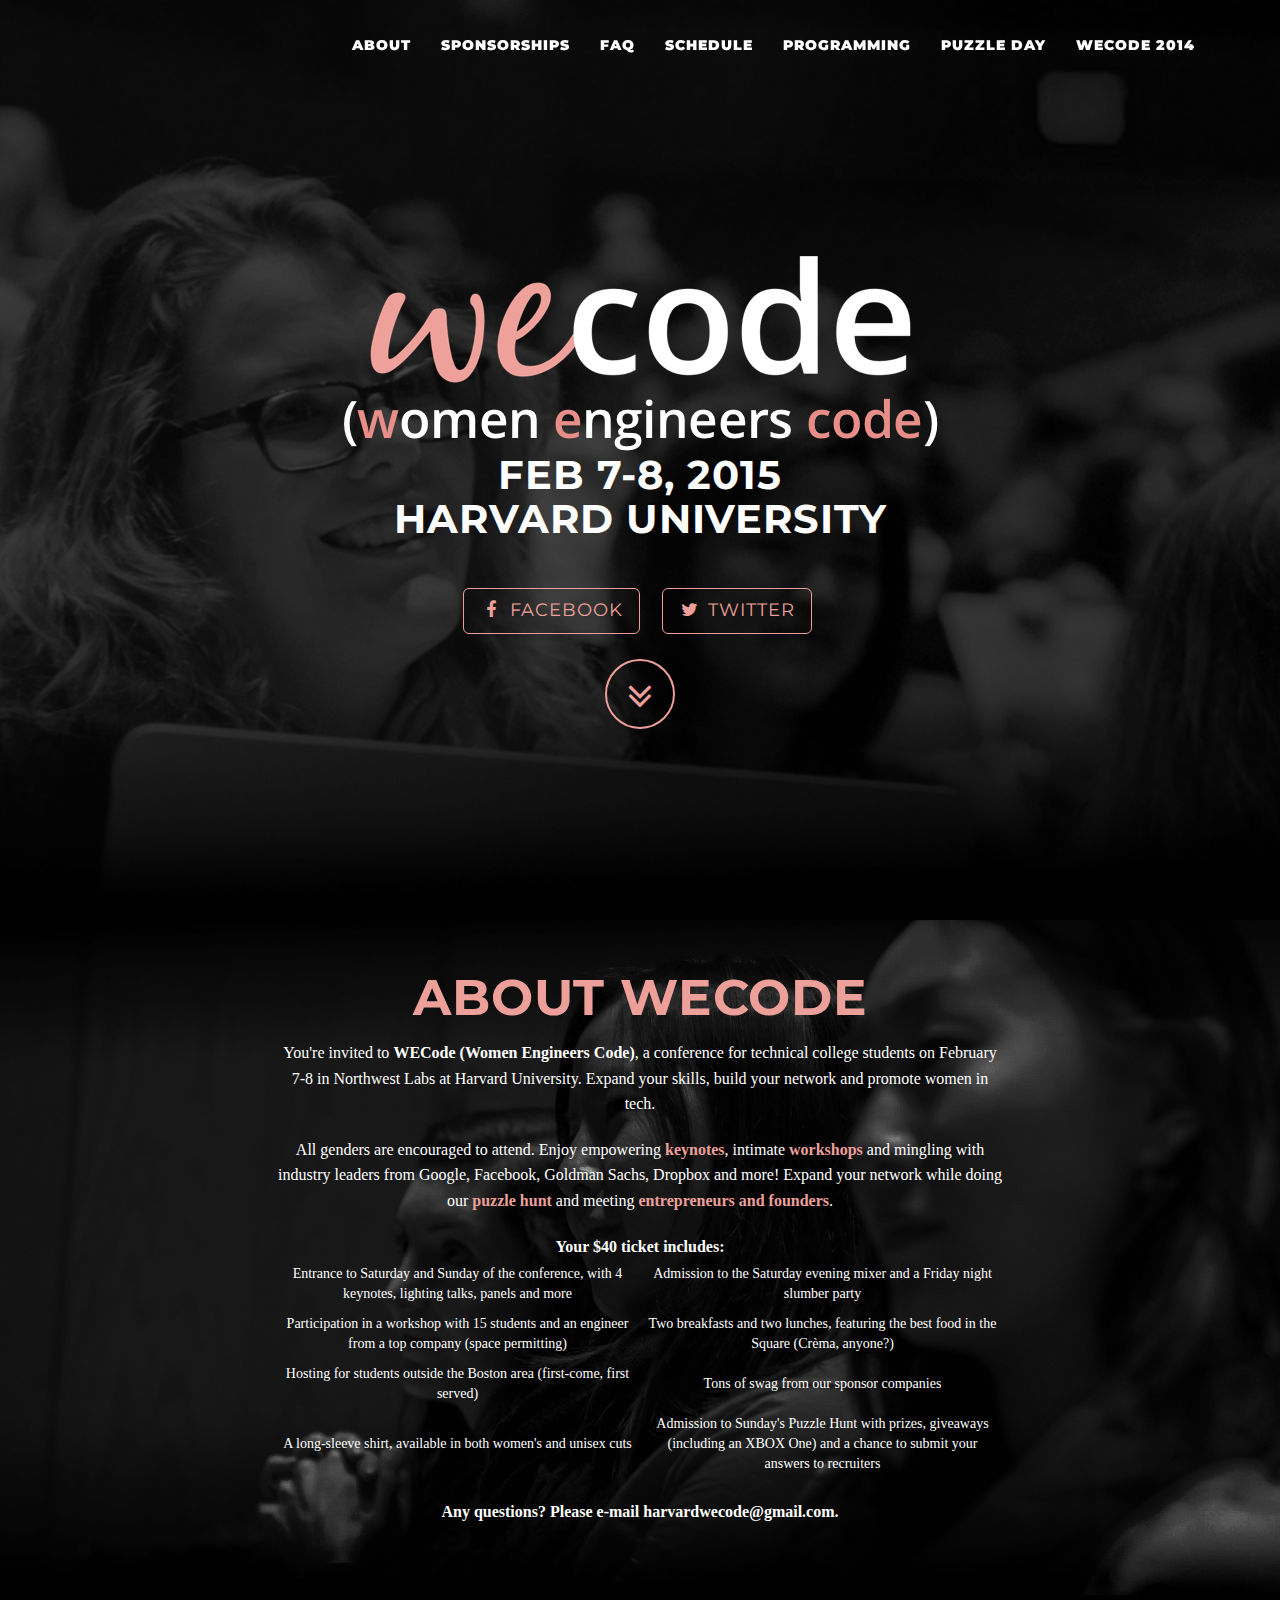
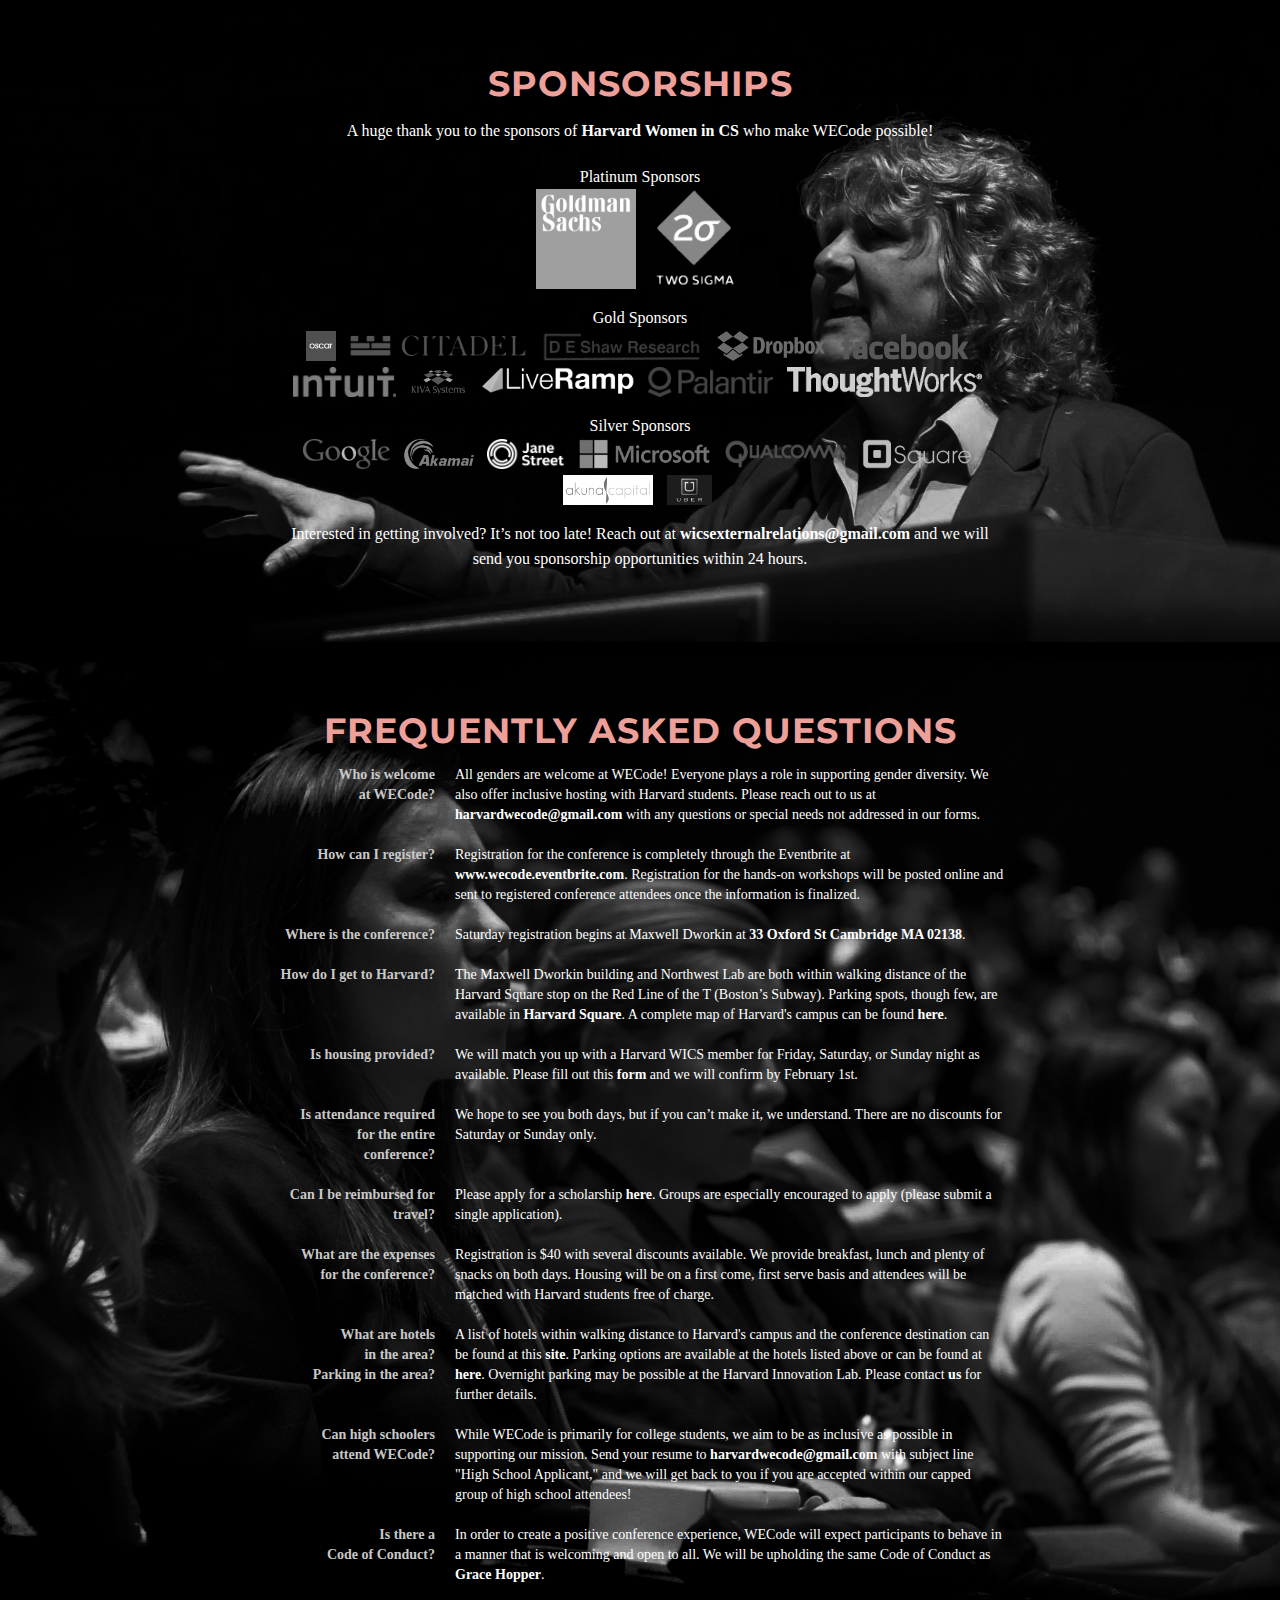
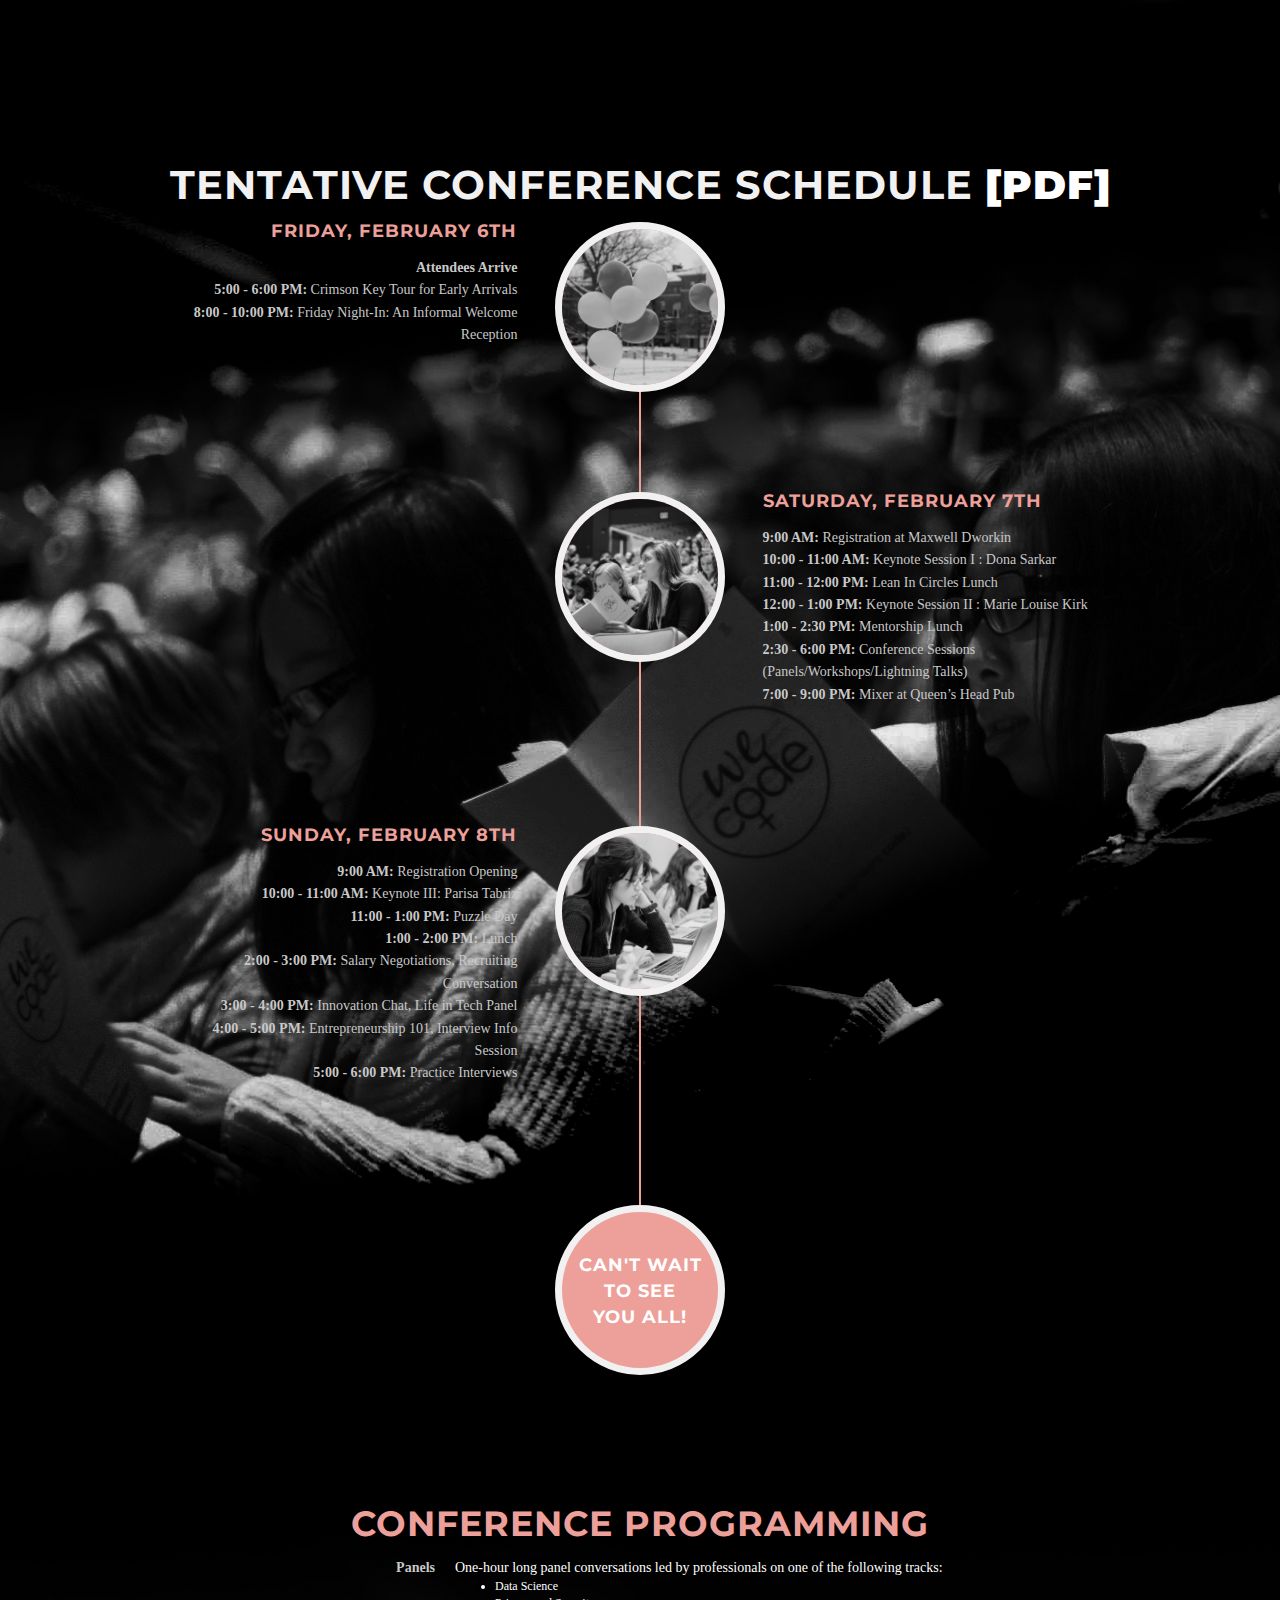
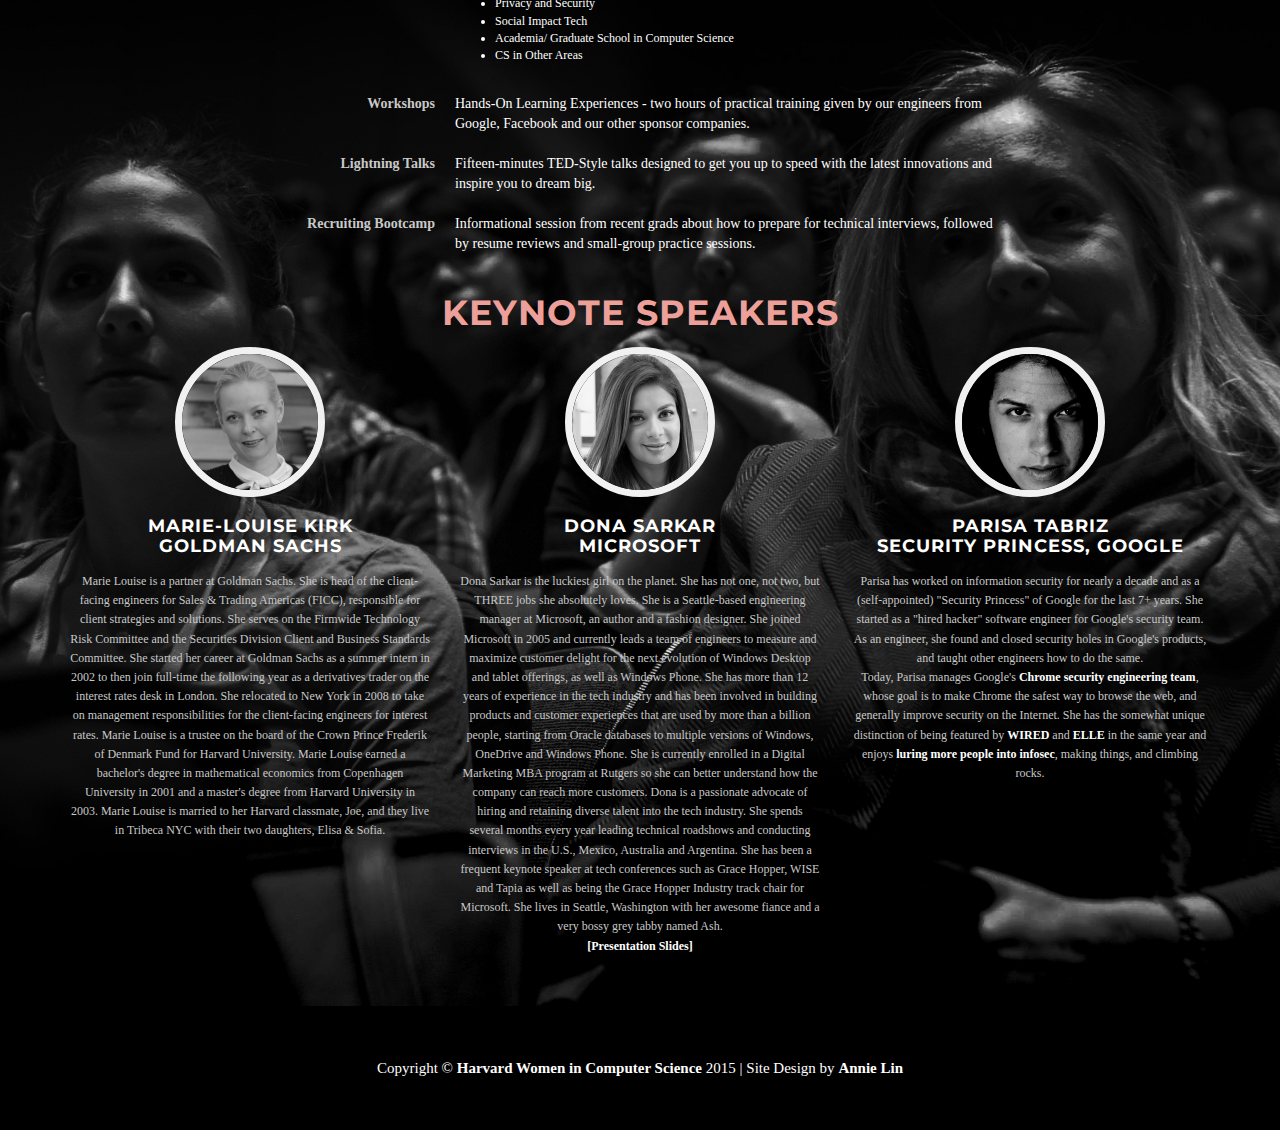
==== commit 32c6faaa: "presentation" ====
--- a/index.html
+++ b/index.html
@@ -352,7 +352,8 @@
                         <a href="http://twitter.com/donasarkar" target="_blank"><img class="img-circle img-responsive keynote" src="img/keynotes/dona.png" alt=""></a>
                         <br>
                         <h4 class="service-heading">Dona Sarkar<br>Microsoft</h4>
-                        <p class="text-muted" style = "font-size: 12px;">Dona Sarkar is the luckiest girl on the planet. She has not one, not two, but THREE jobs she absolutely loves. She is a  Seattle-based engineering manager at Microsoft, an author and a fashion designer. She joined Microsoft in 2005 and currently leads a team of engineers to measure and maximize customer delight for the next evolution of Windows Desktop and tablet offerings, as well as Windows Phone. She has more than 12 years of experience in the tech industry and has been involved in building products and customer experiences that are used by more than a billion people, starting from Oracle databases to multiple versions of Windows, OneDrive and Windows Phone. She is currently enrolled in a Digital Marketing MBA program at Rutgers so she can better understand how the company can reach more customers. Dona is a passionate advocate of hiring and retaining diverse talent into the tech industry. She spends several months every year leading technical roadshows and conducting interviews in the U.S., Mexico, Australia and Argentina. She has been a frequent keynote speaker at tech conferences such as Grace Hopper, WISE and Tapia as well as being the Grace Hopper Industry track chair for Microsoft. She lives in Seattle, Washington with her awesome fiance and a very bossy grey tabby named Ash.</p>
+                        <p class="text-muted" style = "font-size: 12px;">Dona Sarkar is the luckiest girl on the planet. She has not one, not two, but THREE jobs she absolutely loves. She is a  Seattle-based engineering manager at Microsoft, an author and a fashion designer. She joined Microsoft in 2005 and currently leads a team of engineers to measure and maximize customer delight for the next evolution of Windows Desktop and tablet offerings, as well as Windows Phone. She has more than 12 years of experience in the tech industry and has been involved in building products and customer experiences that are used by more than a billion people, starting from Oracle databases to multiple versions of Windows, OneDrive and Windows Phone. She is currently enrolled in a Digital Marketing MBA program at Rutgers so she can better understand how the company can reach more customers. Dona is a passionate advocate of hiring and retaining diverse talent into the tech industry. She spends several months every year leading technical roadshows and conducting interviews in the U.S., Mexico, Australia and Argentina. She has been a frequent keynote speaker at tech conferences such as Grace Hopper, WISE and Tapia as well as being the Grace Hopper Industry track chair for Microsoft. She lives in Seattle, Washington with her awesome fiance and a very bossy grey tabby named Ash.<br>
+                        <b><a href="../img/DonaPPT.pdf" target="_blank">[Presentation Slides]</a></b></p>
                     </div>
                     <div class="col-md-4">
                         <a href="http://twitter.com/laparisa" target="_blank"><img class="img-circle img-responsive keynote" src="img/keynotes/parisa.png" alt=""></a>
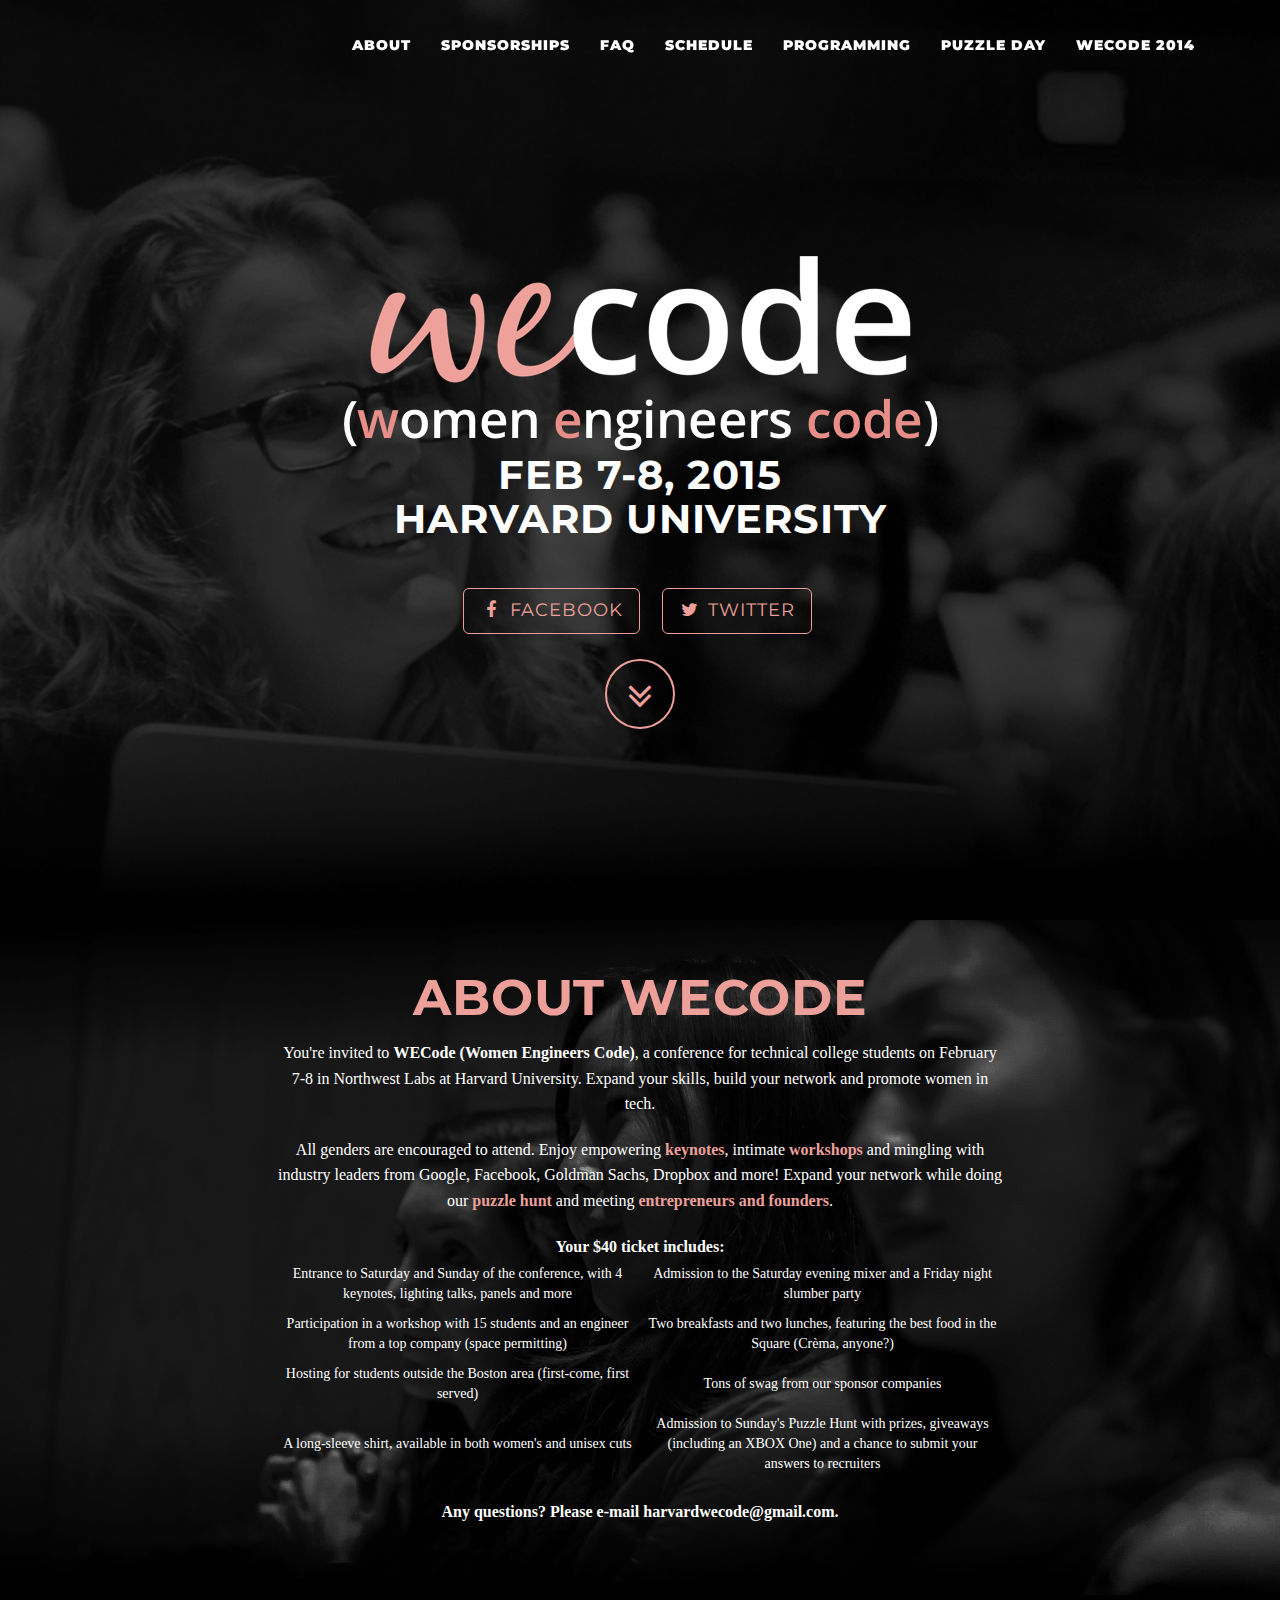
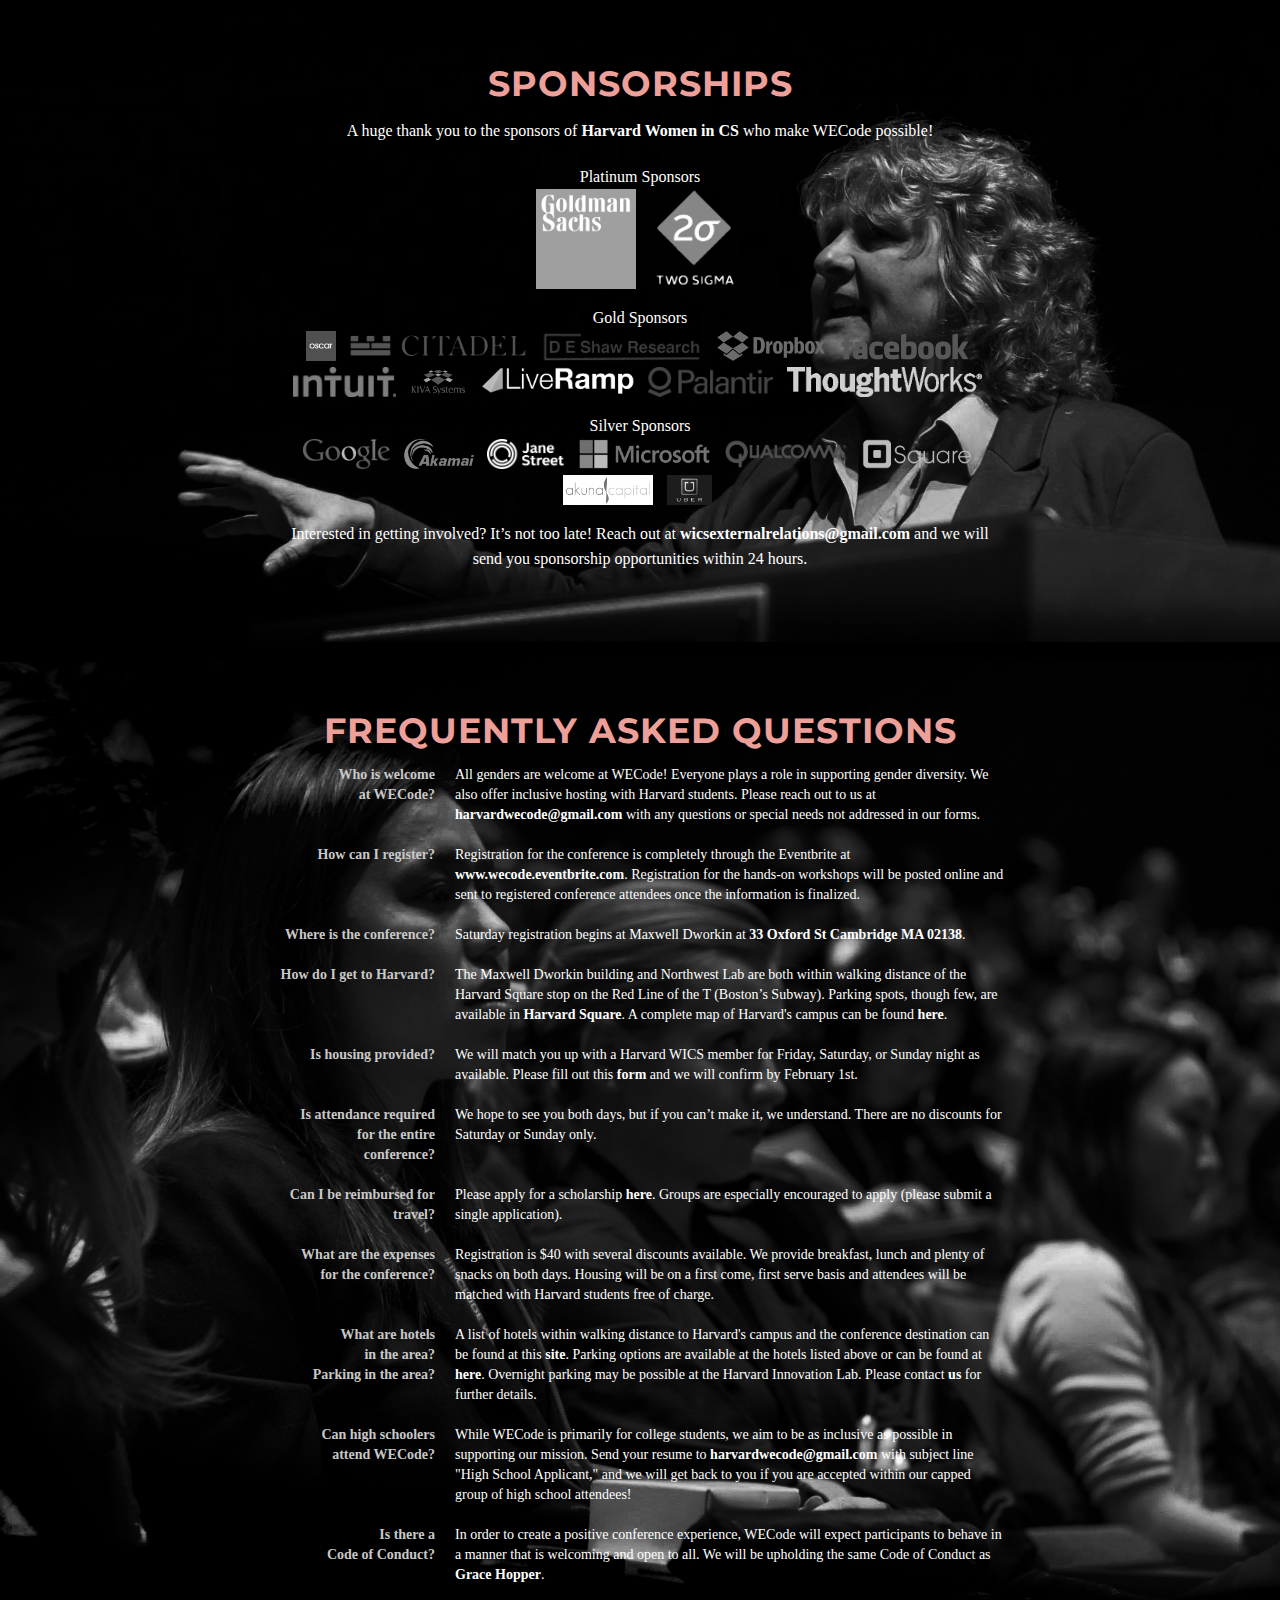
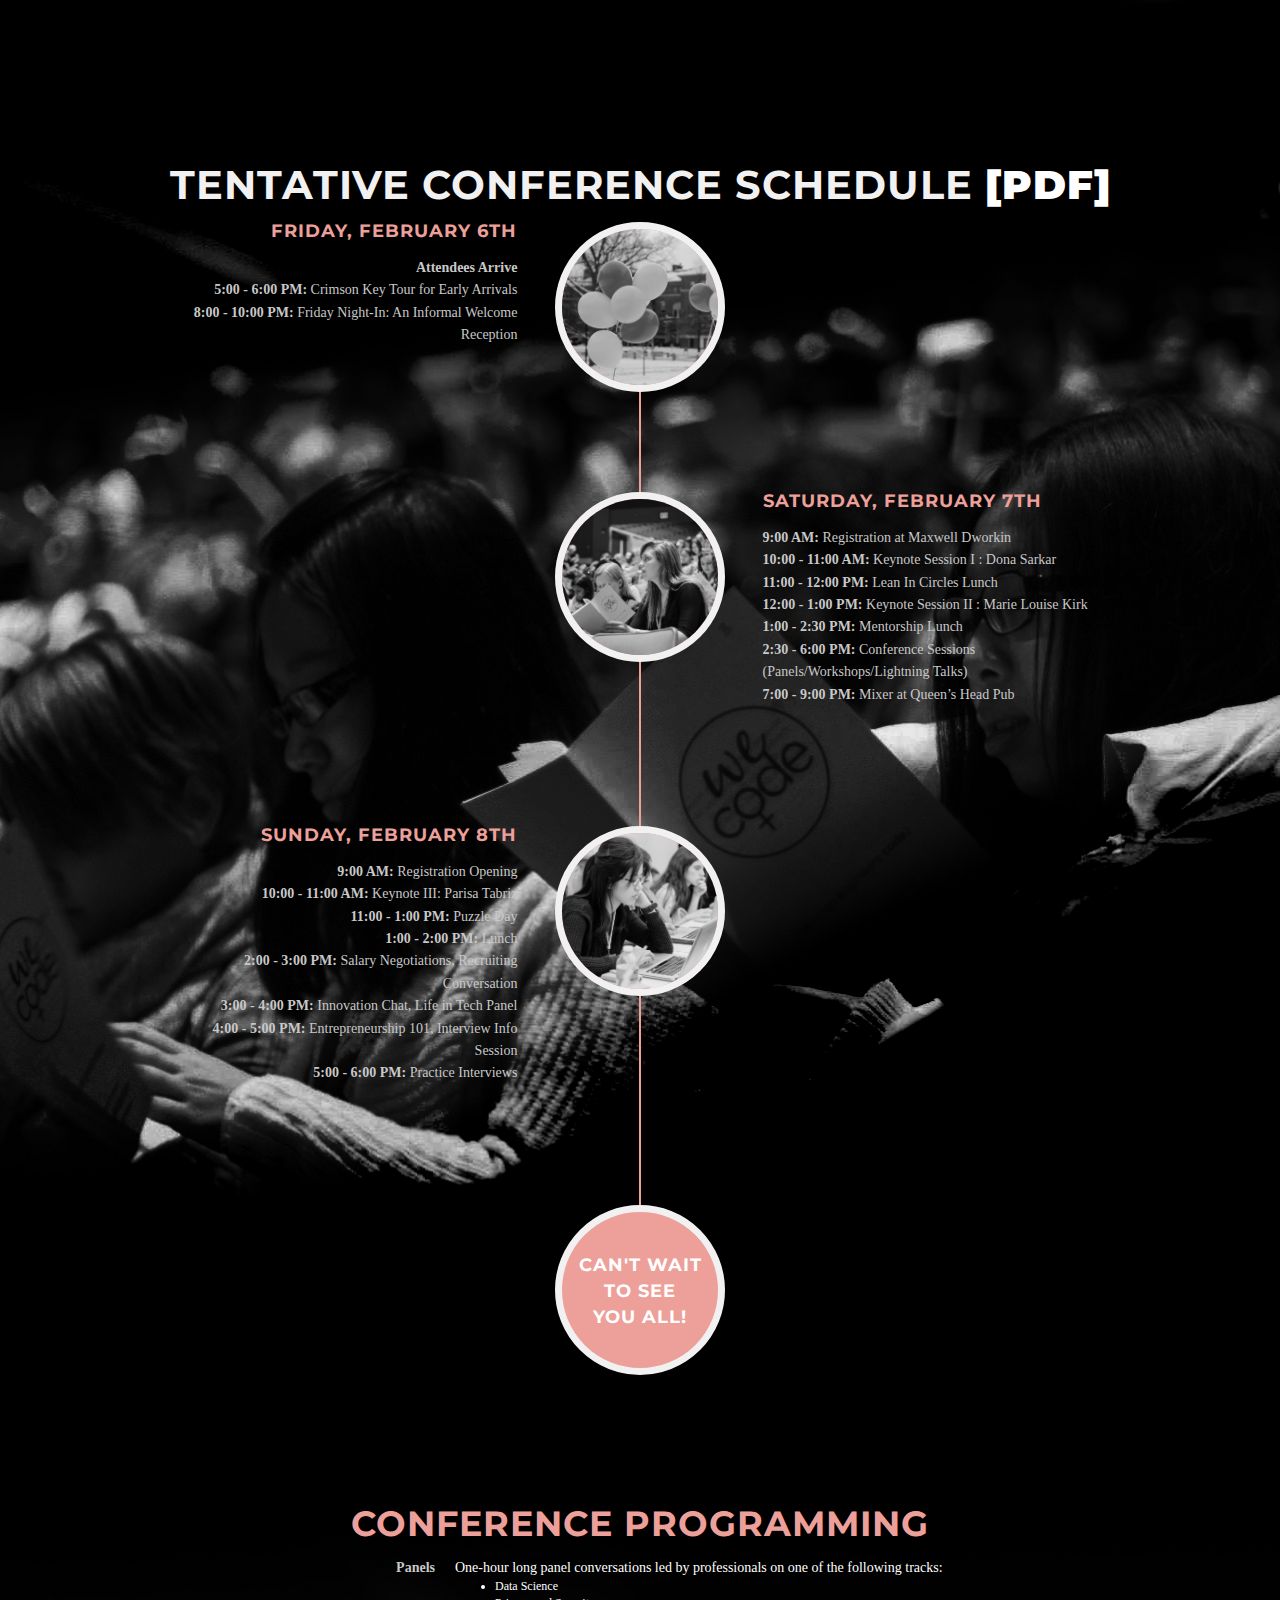
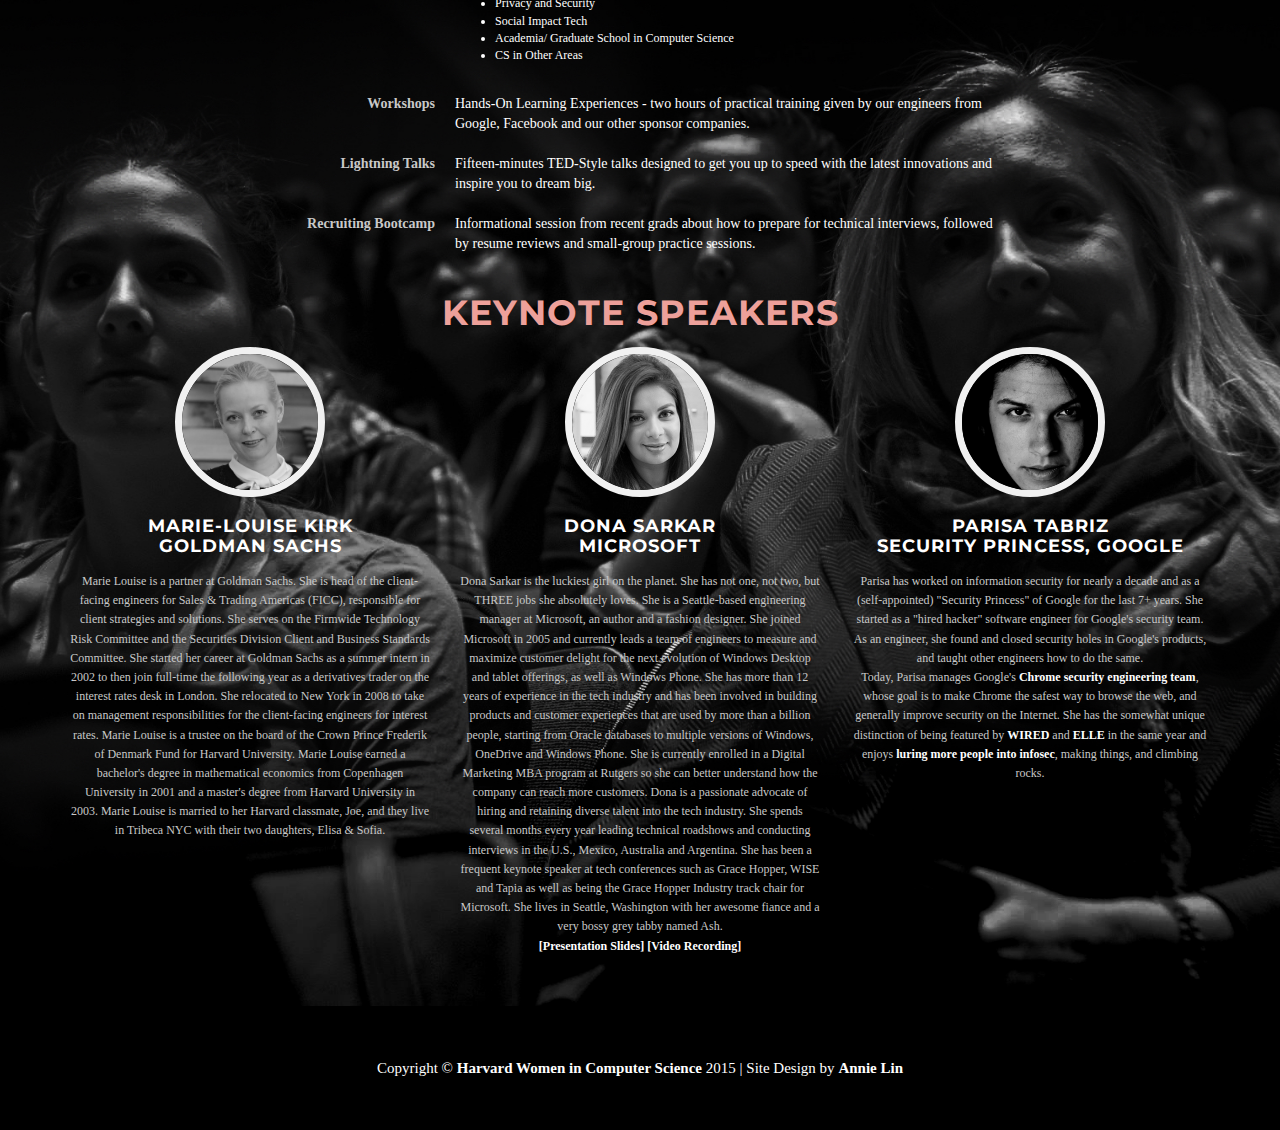
==== commit 24aeebfa: "dona keynote video" ====
--- a/index.html
+++ b/index.html
@@ -353,7 +353,8 @@
                         <br>
                         <h4 class="service-heading">Dona Sarkar<br>Microsoft</h4>
                         <p class="text-muted" style = "font-size: 12px;">Dona Sarkar is the luckiest girl on the planet. She has not one, not two, but THREE jobs she absolutely loves. She is a  Seattle-based engineering manager at Microsoft, an author and a fashion designer. She joined Microsoft in 2005 and currently leads a team of engineers to measure and maximize customer delight for the next evolution of Windows Desktop and tablet offerings, as well as Windows Phone. She has more than 12 years of experience in the tech industry and has been involved in building products and customer experiences that are used by more than a billion people, starting from Oracle databases to multiple versions of Windows, OneDrive and Windows Phone. She is currently enrolled in a Digital Marketing MBA program at Rutgers so she can better understand how the company can reach more customers. Dona is a passionate advocate of hiring and retaining diverse talent into the tech industry. She spends several months every year leading technical roadshows and conducting interviews in the U.S., Mexico, Australia and Argentina. She has been a frequent keynote speaker at tech conferences such as Grace Hopper, WISE and Tapia as well as being the Grace Hopper Industry track chair for Microsoft. She lives in Seattle, Washington with her awesome fiance and a very bossy grey tabby named Ash.<br>
-                        <b><a href="../img/DonaPPT.pdf" target="_blank">[Presentation Slides]</a></b></p>
+                        <b><a href="../img/DonaPPT.pdf" target="_blank">[Presentation Slides]</a></b>
+                        <b><a href="https://www.hightail.com/download/UlRTSkhTVnM4NVdGa2RVag" target="_blank">[Video Recording]</a></b></p>
                     </div>
                     <div class="col-md-4">
                         <a href="http://twitter.com/laparisa" target="_blank"><img class="img-circle img-responsive keynote" src="img/keynotes/parisa.png" alt=""></a>
